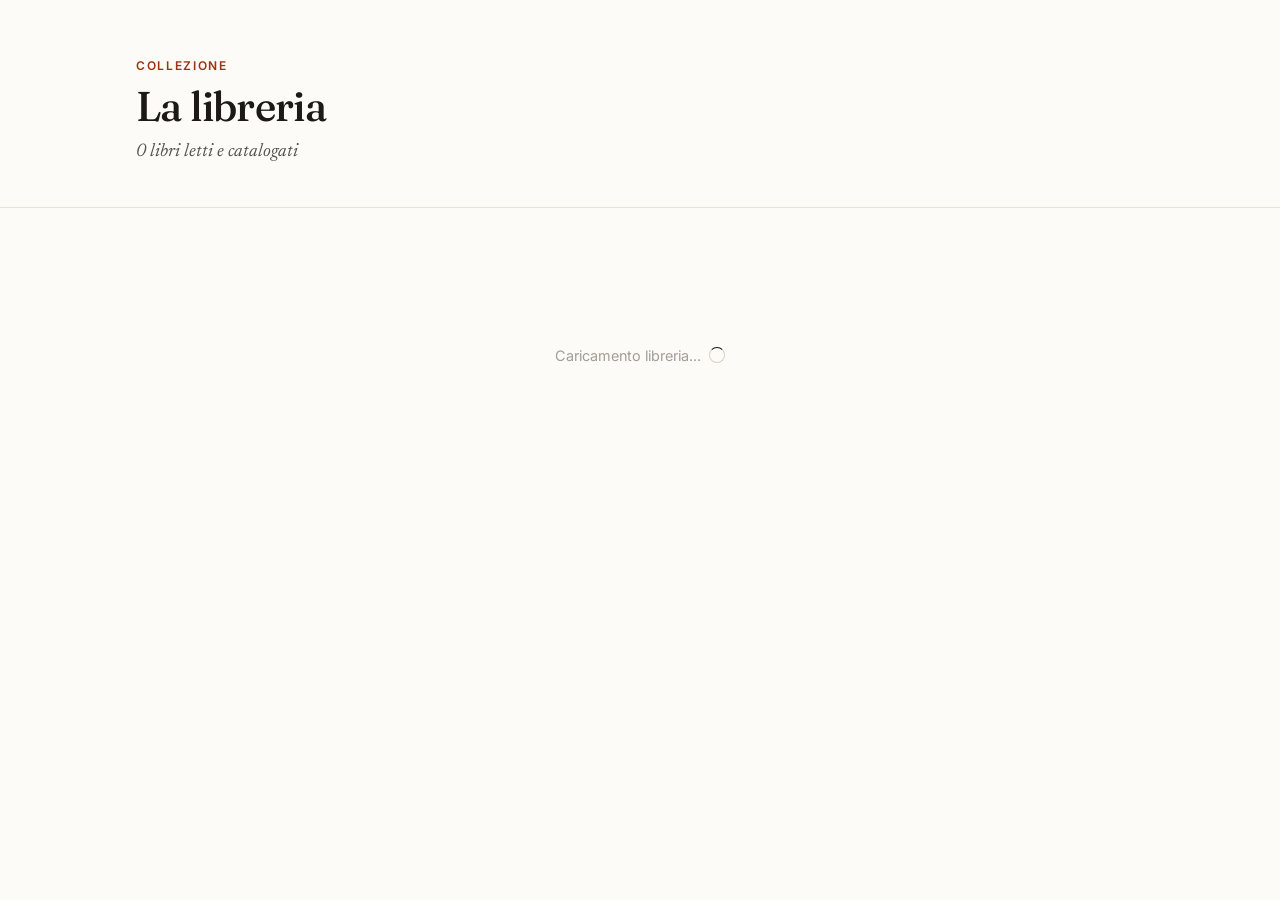
==== libreria.html @ c5cbab49 "fixes" ====
<!DOCTYPE html>
<html lang="it">
<head>
    <meta charset="UTF-8">
    <meta name="viewport" content="width=device-width, initial-scale=1.0">
    <meta name="description" content="La mia libreria virtuale - Tutte le copertine dei libri letti">
    <title>Libreria - Pagine e Parole</title>
    
    <!-- CSS -->
    <link rel="stylesheet" href="css/base.css">
    <link rel="stylesheet" href="css/navigation.css">
    <link rel="stylesheet" href="css/components.css">
    <link rel="stylesheet" href="css/pages.css">
    
    <!-- Favicon -->
    <link rel="icon" href="data:image/svg+xml,%3Csvg xmlns='http://www.w3.org/2000/svg' viewBox='0 0 100 100'%3E%3Crect width='100' height='100' rx='18' fill='%231C1917'/%3E%3Ctext x='50' y='68' font-size='58' text-anchor='middle' fill='%23FCFBF7' font-family='Georgia' font-style='italic'%3EP.%3C/text%3E%3C/svg%3E">
</head>
<body data-page="libreria">
    <!-- Navbar -->
    <div id="navbar"></div>
    
    <!-- Page Header -->
    <header class="page-header">
        <div class="container">
            <span class="section-eyebrow">Collezione</span>
            <h1 class="page-header-title">La libreria</h1>
            <p class="page-header-subtitle">
                <span id="library-count">0</span> libri letti e catalogati
            </p>
        </div>
    </header>
    
    <!-- Library Grid -->
    <section class="section">
        <div class="container">
            <div class="library-grid" id="library-grid">
                <div class="loading">Caricamento libreria...</div>
            </div>
        </div>
    </section>
    
    <!-- Footer -->
    <div id="footer"></div>
    
    <!-- JavaScript -->
    <script src="js/data-loader.js"></script>
    <script src="js/template-renderer.js"></script>
    <script src="js/component-loader.js"></script>
    <script src="js/app.js"></script>
</body>
</html>
---- css/base.css ----
@import url('https://fonts.googleapis.com/css2?family=Fraunces:ital,opsz,wght@0,9..144,400;0,9..144,500;0,9..144,600;1,9..144,400;1,9..144,500&family=Inter:wght@400;500;600&family=Newsreader:ital,opsz,wght@0,6..72,400;0,6..72,500;1,6..72,400&display=swap');

/**
 * Base — Pagine e Parole · Edizione editoriale (A)
 * Carta calda, inchiostro, un solo accento terracotta. Niente gradienti, niente ombre dure.
 */

:root {
    --paper: #FCFBF7;
    --paper-warm: #F4EFE7;
    --card: #FFFFFF;
    --ink: #1C1917;
    --ink-2: #57534E;
    --muted: #A39E96;
    --line: #E9E2D6;
    --line-strong: #D9D0C1;
    --accent: #9A3412;
    --accent-soft: #F5E8DF;
    --star: #1C1917;
    --star-empty: #D9D0C1;
    --font-display: 'Fraunces', Georgia, 'Times New Roman', serif;
    --font-body: 'Newsreader', Georgia, serif;
    --font-sans: 'Inter', -apple-system, BlinkMacSystemFont, 'Segoe UI', sans-serif;
    --space-xs: 0.25rem;
    --space-sm: 0.5rem;
    --space-md: 1rem;
    --space-lg: 1.5rem;
    --space-xl: 2.25rem;
    --space-2xl: 3.5rem;
    --space-3xl: 5rem;
    --radius: 3px;
    --radius-lg: 6px;
    --radius-full: 9999px;
    --transition: 180ms ease;
    --container-max: 1080px;
    --container-narrow: 680px;
}

*, *::before, *::after { box-sizing: border-box; margin: 0; padding: 0; }

html {
    scroll-behavior: smooth;
    -webkit-font-smoothing: antialiased;
    -moz-osx-font-smoothing: grayscale;
}

body {
    font-family: var(--font-sans);
    font-size: 1rem;
    line-height: 1.6;
    color: var(--ink);
    background: var(--paper);
    min-height: 100vh;
    display: flex;
    flex-direction: column;
}

h1, h2, h3, h4, h5, h6 {
    font-family: var(--font-display);
    font-weight: 500;
    line-height: 1.15;
    letter-spacing: -0.015em;
    color: var(--ink);
}

h1 { font-size: 2.75rem; }
h2 { font-size: 2rem; }
h3 { font-size: 1.375rem; }
h4 { font-size: 1.125rem; }

p { margin-bottom: 1rem; }
p:last-child { margin-bottom: 0; }

a { color: inherit; text-decoration: none; transition: var(--transition); }

/* Contenitori — più aria, misura di lettura stretta */
.container {
    width: 100%;
    max-width: var(--container-max);
    margin: 0 auto;
    padding: 0 var(--space-xl);
}
.container-narrow { max-width: var(--container-narrow); }

.section { padding: var(--space-3xl) 0; }

/* Intestazioni sezione: eyebrow + titolo serif, allineate a sinistra */
.section-header {
    text-align: left;
    margin-bottom: var(--space-2xl);
    max-width: 640px;
}
.section-eyebrow {
    font-family: var(--font-sans);
    font-size: 0.75rem;
    font-weight: 600;
    text-transform: uppercase;
    letter-spacing: 0.14em;
    color: var(--accent);
    margin-bottom: var(--space-sm);
    display: block;
}
.section-title {
    font-size: 2.1rem;
    margin-bottom: var(--space-sm);
    color: var(--ink);
}
.section-subtitle {
    font-family: var(--font-body);
    font-size: 1.2rem;
    font-style: italic;
    color: var(--ink-2);
    line-height: 1.5;
}

/* Sfondi: piatti, mai gradienti */
.bg-white { background: var(--paper); }
.bg-cream { background: var(--paper-warm); }
.bg-dark { background: var(--ink); color: var(--paper); }
.bg-dark h1, .bg-dark h2, .bg-dark h3 { color: var(--paper); }

/* Utility testo */
.text-center { text-align: center; }
.text-muted { color: var(--muted); }
.font-serif { font-family: var(--font-body); }
.font-italic { font-style: italic; }

/* Regola sottile editoriale */
.rule {
    border: none;
    border-top: 1px solid var(--line);
    margin: var(--space-2xl) 0;
}

/* Spaziature */
.mt-sm { margin-top: var(--space-sm); }
.mt-md { margin-top: var(--space-md); }
.mt-lg { margin-top: var(--space-lg); }
.mt-xl { margin-top: var(--space-xl); }
.mt-2xl { margin-top: var(--space-2xl); }
.mb-sm { margin-bottom: var(--space-sm); }
.mb-md { margin-bottom: var(--space-md); }
.mb-lg { margin-bottom: var(--space-lg); }
.mb-xl { margin-bottom: var(--space-xl); }
.mb-2xl { margin-bottom: var(--space-2xl); }

/* Loading discreto */
.loading {
    display: flex;
    align-items: center;
    gap: var(--space-sm);
    padding: var(--space-2xl);
    color: var(--muted);
    font-size: 0.9rem;
    grid-column: 1 / -1;
    width: 100%;
    justify-content: center;
}
.loading::after {
    content: '';
    width: 16px;
    height: 16px;
    border: 1.5px solid var(--line-strong);
    border-top-color: var(--ink);
    border-radius: 50%;
    animation: spin 0.8s linear infinite;
}
@keyframes spin { to { transform: rotate(360deg); } }

@media (max-width: 768px) {
    h1 { font-size: 2.1rem; }
    h2 { font-size: 1.65rem; }
    .section { padding: var(--space-2xl) 0; }
    .section-title { font-size: 1.7rem; }
    .container { padding: 0 var(--space-md); }
}
@media (max-width: 480px) {
    h1 { font-size: 1.8rem; }
    .section-title { font-size: 1.5rem; }
    .section-subtitle { font-size: 1.05rem; }
}
---- css/navigation.css ----
/**
 * Navigation — linea sottile, blur carta, niente ombre.
 */

.navbar {
    background: rgba(252, 251, 247, 0.88);
    backdrop-filter: blur(12px);
    -webkit-backdrop-filter: blur(12px);
    border-bottom: 1px solid var(--line);
    position: sticky;
    top: 0;
    z-index: 1000;
}

.navbar .container {
    display: flex;
    align-items: center;
    justify-content: space-between;
    height: 68px;
}

.nav-logo {
    display: flex;
    align-items: baseline;
    gap: 0.6rem;
    text-decoration: none;
    flex-shrink: 0;
}

.nav-logo-mark {
    font-family: var(--font-display);
    font-style: italic;
    font-size: 1.5rem;
    line-height: 1;
    color: var(--accent);
}

.nav-logo-text {
    font-family: var(--font-display);
    font-size: 1.2rem;
    font-weight: 500;
    letter-spacing: -0.01em;
    color: var(--ink);
    white-space: nowrap;
}

.nav-links {
    display: flex;
    align-items: center;
    gap: 2rem;
}

.nav-link {
    font-family: var(--font-sans);
    font-size: 0.875rem;
    font-weight: 500;
    letter-spacing: 0.02em;
    color: var(--ink-2);
    text-decoration: none;
    padding: 0.25rem 0;
    position: relative;
    transition: color var(--transition);
    white-space: nowrap;
}

.nav-link::after {
    content: '';
    position: absolute;
    bottom: -2px;
    left: 0;
    width: 0;
    height: 1px;
    background: var(--ink);
    transition: width var(--transition);
}

.nav-link:hover { color: var(--ink); }
.nav-link:hover::after,
.nav-link.active::after { width: 100%; }
.nav-link.active { color: var(--ink); }

.nav-toggle {
    display: none;
    flex-direction: column;
    justify-content: center;
    gap: 5px;
    background: none;
    border: none;
    cursor: pointer;
    padding: 0.5rem;
    min-width: 44px;
    min-height: 44px;
    align-items: center;
}
.nav-toggle span {
    display: block;
    width: 20px;
    height: 1.5px;
    background: var(--ink);
    transition: transform var(--transition), opacity var(--transition);
    transform-origin: center;
}
.nav-toggle.open span:nth-child(1) { transform: translateY(6.5px) rotate(45deg); }
.nav-toggle.open span:nth-child(2) { opacity: 0; }
.nav-toggle.open span:nth-child(3) { transform: translateY(-6.5px) rotate(-45deg); }

@media (max-width: 768px) {
    .nav-toggle { display: flex; }
    .nav-links {
        display: flex;
        flex-direction: column;
        align-items: stretch;
        gap: 0;
        position: absolute;
        top: 68px;
        left: 0;
        right: 0;
        background: var(--paper);
        border-bottom: 1px solid var(--line);
        padding: 0 var(--space-md);
        max-height: 0;
        overflow: hidden;
        transition: max-height 0.28s ease, padding 0.28s ease;
        visibility: hidden;
    }
    .nav-links.active {
        max-height: 320px;
        padding: 0.5rem var(--space-md) 1rem;
        visibility: visible;
    }
    .nav-link {
        width: 100%;
        padding: 0.8rem 0.25rem;
        font-size: 1rem;
        border-top: 1px solid var(--line);
    }
    .nav-link:first-child { border-top: none; }
    .nav-link::after { display: none; }
}
---- css/components.css ----
/**
 * Components — editoriale minimale. Niente card-ombra, niente pill appariscenti.
 */

/* ─── Bottoni: uno primario inchiostro, resto link sottolineati ─── */
.btn {
    display: inline-flex;
    align-items: center;
    justify-content: center;
    gap: 0.5rem;
    padding: 0.7rem 1.4rem;
    font-size: 0.9rem;
    font-weight: 500;
    font-family: var(--font-sans);
    letter-spacing: 0.01em;
    border-radius: var(--radius-full);
    cursor: pointer;
    border: 1px solid transparent;
    transition: var(--transition);
    white-space: nowrap;
}
.btn-primary {
    background: var(--ink);
    color: var(--paper);
}
.btn-primary:hover { background: #000; color: var(--paper); }
.btn-secondary {
    background: transparent;
    color: var(--ink);
    border-color: var(--line-strong);
}
.btn-secondary:hover { border-color: var(--ink); }
.btn-outline {
    background: transparent;
    color: var(--paper);
    border-color: rgba(255,255,255,0.4);
}
.btn-outline:hover { border-color: var(--paper); color: var(--paper); }
.btn-accent { display: none; } /* dismesso: un solo accento tipografico */

/* Link editoriale con freccia */
.link-arrow {
    font-size: 0.9rem;
    font-weight: 500;
    border-bottom: 1px solid var(--line-strong);
    padding-bottom: 2px;
}
.link-arrow:hover { border-color: var(--ink); }

/* ─── Stelle: inchiostro sottile, mai oro ─── */
.rating { display: inline-flex; gap: 2px; }
.rating-star { color: var(--star-empty); font-size: 0.95rem; line-height: 1; }
.rating-star.filled { color: var(--star); }
.rating-large .rating-star { font-size: 1.15rem; }
.rating-label {
    margin-left: 0.6rem;
    font-size: 0.875rem;
    font-family: var(--font-body);
    font-style: italic;
    color: var(--ink-2);
}

/* ─── Generi / tag: testo piccolo maiuscolo, niente pill colorate ─── */
.tags { display: flex; flex-wrap: wrap; gap: 0.5rem 1rem; }
.tag {
    display: inline;
    padding: 0;
    font-size: 0.75rem;
    font-weight: 600;
    text-transform: uppercase;
    letter-spacing: 0.09em;
    color: var(--ink-2);
    background: none;
    white-space: nowrap;
}
.tag::before { content: '· '; color: var(--muted); }
.tag:first-child::before { content: ''; }
.tag-primary, .tag-accent { background: none; color: var(--ink-2); }
.genre-badge {
    display: inline;
    padding: 0;
    font-size: 0.8rem;
    background: none;
    border: none;
    color: var(--ink-2);
}

/* ─── Card libro: piatta, immagine + testo, niente bordo/ombra ─── */
.book-card {
    background: transparent;
    border: none;
    overflow: visible;
    display: flex;
    flex-direction: column;
    transition: var(--transition);
    height: 100%;
    color: inherit;
}
.book-card:hover { transform: none; box-shadow: none; }
.book-card-cover {
    position: relative;
    aspect-ratio: 2 / 3;
    overflow: hidden;
    background: var(--paper-warm);
    border-radius: var(--radius-lg);
    flex-shrink: 0;
}
.book-card-cover img {
    width: 100%;
    height: 100%;
    object-fit: cover;
    transition: transform 500ms ease;
}
.book-card:hover .book-card-cover img { transform: scale(1.02); }
.book-card-cover-placeholder {
    width: 100%; height: 100%;
    display: flex; flex-direction: column;
    align-items: flex-start; justify-content: flex-end;
    background: var(--paper-warm);
    color: var(--ink-2);
    padding: 1rem;
    text-align: left;
}
.book-card-cover-placeholder .icon { display: none; }
.book-card-cover-placeholder .title {
    font-family: var(--font-display);
    font-size: 1rem; font-weight: 500; line-height: 1.3;
    display: -webkit-box; -webkit-line-clamp: 4; -webkit-box-orient: vertical; overflow: hidden;
}
.book-card-cover-placeholder .author { font-size: 0.8rem; color: var(--muted); margin-top: 0.25rem; }

.book-card-favorite {
    position: absolute;
    top: 0.6rem; left: 0.6rem;
    background: var(--paper);
    border: 1px solid var(--line);
    color: var(--ink);
    font-size: 0.68rem;
    font-weight: 600;
    text-transform: uppercase;
    letter-spacing: 0.08em;
    padding: 0.25rem 0.6rem;
    border-radius: var(--radius-full);
    width: auto; height: auto;
    box-shadow: none;
}
.book-card-body { padding: 0.9rem 0.1rem 0; display: flex; flex-direction: column; flex: 1; min-width: 0; }
.book-card-title {
    font-size: 1.15rem; font-weight: 500; line-height: 1.3;
    display: -webkit-box; -webkit-line-clamp: 2; -webkit-box-orient: vertical; overflow: hidden;
}
.book-card-author { font-size: 0.9rem; color: var(--ink-2); font-family: var(--font-body); font-style: italic; margin: 0.15rem 0 0.5rem; white-space: nowrap; overflow: hidden; text-overflow: ellipsis; }
.book-card-meta { margin-bottom: 0.5rem; }
.book-card-genres .tag { font-size: 0.68rem; }

/* ─── Griglia libri ─── */
.book-grid { display: grid; grid-template-columns: repeat(3, 1fr); gap: 2.5rem 2rem; }
@media (max-width: 1024px) { .book-grid { grid-template-columns: repeat(3, 1fr); } }
@media (max-width: 768px) { .book-grid { grid-template-columns: repeat(2, 1fr); gap: 1.75rem 1rem; } }

/* ─── Libro in evidenza: due colonne pulite, badge = eyebrow ─── */
.featured-book-card {
    background: transparent;
    border: none;
    border-top: 1px solid var(--line);
    border-bottom: 1px solid var(--line);
    border-radius: 0;
    display: grid;
    grid-template-columns: 240px 1fr;
    gap: 2.5rem;
    padding: 2.5rem 0;
}
.featured-book-cover { aspect-ratio: 2 / 3; overflow: hidden; background: var(--paper-warm); border-radius: var(--radius-lg); }
.featured-book-cover img { width: 100%; height: 100%; object-fit: cover; }
.featured-book-body { padding: 0; display: flex; flex-direction: column; min-width: 0; }
.featured-book-badge {
    background: none; color: var(--accent); padding: 0;
    font-size: 0.75rem; font-weight: 600; text-transform: uppercase; letter-spacing: 0.14em;
    margin-bottom: 0.75rem;
}
.featured-book-title { font-size: 2rem; margin-bottom: 0.25rem; }
.featured-book-author { font-family: var(--font-body); font-style: italic; font-size: 1.1rem; color: var(--ink-2); margin-bottom: 1rem; }
.featured-book-excerpt {
    font-family: var(--font-body); font-size: 1.08rem; line-height: 1.7; color: var(--ink-2);
    display: -webkit-box; -webkit-line-clamp: 4; -webkit-box-orient: vertical; overflow: hidden;
    margin-bottom: 1.5rem;
}
.featured-book-footer { margin-top: auto; display: flex; align-items: center; gap: 1.5rem; flex-wrap: wrap; }
@media (max-width: 768px) {
    .featured-book-card { grid-template-columns: 140px 1fr; gap: 1.25rem; padding: 1.75rem 0; }
    .featured-book-title { font-size: 1.4rem; }
    .featured-book-excerpt { -webkit-line-clamp: 3; font-size: 1rem; }
}

/* ─── Statistiche: riga tipografica con filetti, niente box ─── */
.stats-grid {
    display: grid; grid-template-columns: repeat(4, 1fr);
    border-top: 1px solid var(--line); border-bottom: 1px solid var(--line);
    gap: 0;
}
.stat-card { background: none; border: none; border-radius: 0; padding: 1.75rem 1rem; text-align: left; }
.stat-card + .stat-card { border-left: 1px solid var(--line); }
.stat-card:hover { transform: none; box-shadow: none; }
.stat-icon { display: none; }
.stat-number { display: block; font-family: var(--font-display); font-size: 2.4rem; font-weight: 500; color: var(--ink); line-height: 1; }
.stat-label { display: block; font-size: 0.75rem; font-weight: 600; text-transform: uppercase; letter-spacing: 0.1em; color: var(--ink-2); margin-top: 0.5rem; }
.stat-sublabel { display: block; font-size: 0.8rem; color: var(--muted); }
@media (max-width: 768px) {
    .stats-grid { grid-template-columns: repeat(2, 1fr); }
    .stat-card:nth-child(3) { border-left: none; }
    .stat-card:nth-child(n+3) { border-top: 1px solid var(--line); }
    .stat-number { font-size: 1.9rem; }
}

/* ─── Citazione: centrata, serif grande, filetti ─── */
.quote-card { background: none; border: none; padding: 1rem 0; text-align: center; }
.quote-card::before { display: none; }
.quote-text {
    font-family: var(--font-body); font-size: 1.5rem; font-style: italic;
    line-height: 1.6; color: var(--ink); margin-bottom: 1rem; padding: 0;
    max-width: 34em; margin-left: auto; margin-right: auto;
}
.quote-source { display: flex; justify-content: center; gap: 0.5rem; padding: 0; font-size: 0.8rem; text-transform: uppercase; letter-spacing: 0.1em; color: var(--muted); }
.quote-source-title { font-weight: 600; color: var(--ink-2); }
@media (max-width: 480px) { .quote-text { font-size: 1.2rem; } }

/* ─── Filtri: barra sottile, niente box ─── */
.filter-bar { background: none; border: none; border-top: 1px solid var(--line); border-bottom: 1px solid var(--line); border-radius: 0; padding: 1.1rem 0; margin-bottom: 2rem; }
.filter-row { display: flex; flex-wrap: wrap; gap: 1.25rem 1.5rem; align-items: flex-end; }
.filter-group { min-width: 0; }
.filter-label { font-size: 0.7rem; font-weight: 600; text-transform: uppercase; letter-spacing: 0.1em; color: var(--muted); }
.filter-select, .filter-search input {
    border: none; border-bottom: 1px solid var(--line-strong);
    border-radius: 0; background: transparent; padding: 0.45rem 1.5rem 0.45rem 0;
    font-size: 0.95rem; color: var(--ink);
}
.filter-select:focus, .filter-search input:focus { outline: none; border-color: var(--ink); box-shadow: none; }
.filter-search { flex: 1; min-width: 180px; }
.filter-search input { width: 100%; padding-left: 0; background-image: none; }
@media (max-width: 768px) { .filter-row { flex-direction: column; align-items: stretch; } }

/* ─── Footer: chiaro con filetto ─── */
.footer { background: var(--paper); border-top: 1px solid var(--line); color: var(--ink-2); padding: 2.5rem 0; margin-top: auto; }
.footer-content { display: flex; justify-content: space-between; align-items: baseline; flex-wrap: wrap; gap: 1rem; }
.footer-brand { display: flex; align-items: baseline; gap: 0.5rem; }
.footer-brand-icon { display: none; }
.footer-brand-text { font-family: var(--font-display); font-style: italic; font-size: 1.2rem; color: var(--ink); }
.footer-text { color: var(--muted); font-size: 0.85rem; }
.footer-links { display: flex; gap: 1.25rem; }
.footer-link { color: var(--ink-2); font-size: 0.85rem; border-bottom: 1px solid transparent; }
.footer-link:hover { color: var(--ink); border-color: var(--ink); }
@media (max-width: 640px) { .footer-content { flex-direction: column; } }

/* CTA / progress / empty */
.cta-section { background: var(--ink); color: var(--paper); padding: var(--space-3xl) 0; text-align: left; }
.cta-title { color: var(--paper); }
.cta-description { opacity: 0.75; }
.progress-bar { height: 2px; background: var(--line); border-radius: 0; overflow: hidden; }
.progress-fill { background: var(--ink); border-radius: 0; }
.empty-state { text-align: center; padding: var(--space-3xl); color: var(--muted); grid-column: 1 / -1; }
.empty-state-icon { display: none; }
.empty-state-title { font-family: var(--font-display); font-size: 1.4rem; color: var(--ink); margin-bottom: 0.5rem; }
.empty-state-text { font-size: 0.95rem; }
---- css/pages.css ----
/**
 * Pages — hero piatto editoriale, pagina libro da lettura.
 */

/* ─── Hero: carta, titolo serif grande, niente gradienti ─── */
.hero {
    background: var(--paper);
    color: var(--ink);
    padding: 5rem 0 3.5rem;
    border-bottom: 1px solid var(--line);
    position: relative;
    overflow: visible;
}
.hero::before { display: none; }
.hero-content { position: relative; max-width: 720px; }
.hero-tagline {
    font-size: 0.75rem; font-weight: 600; text-transform: uppercase; letter-spacing: 0.16em;
    color: var(--accent); margin-bottom: 1.25rem;
    display: flex; align-items: center; gap: 0.75rem;
}
.hero-tagline::after { content: ''; height: 1px; width: 48px; background: var(--line-strong); }
.hero-title {
    font-size: 3.8rem; font-weight: 500; line-height: 1.02;
    letter-spacing: -0.03em; margin-bottom: 1.25rem; color: var(--ink);
}
.hero-description {
    font-family: var(--font-body); font-size: 1.3rem; font-style: italic;
    line-height: 1.6; color: var(--ink-2); margin-bottom: 2rem; max-width: 36em;
}
.hero-buttons { display: flex; gap: 1rem 1.5rem; align-items: center; flex-wrap: wrap; }
.hero .btn-outline { color: var(--ink); border-color: var(--line-strong); }
.hero .btn-outline:hover { background: transparent; border-color: var(--ink); color: var(--ink); }
@media (max-width: 768px) {
    .hero { padding: 3.5rem 0 2.5rem; }
    .hero-title { font-size: 2.6rem; }
    .hero-description { font-size: 1.15rem; }
}

/* ─── Intestazione pagina interna ─── */
.page-header {
    background: var(--paper); color: var(--ink);
    padding: 3.5rem 0 2.5rem; text-align: left;
    border-bottom: 1px solid var(--line);
}
.page-header-title { font-size: 2.6rem; margin-bottom: 0.4rem; }
.page-header-subtitle { font-family: var(--font-body); font-style: italic; font-size: 1.15rem; color: var(--ink-2); }
.page-header-count { font-family: var(--font-sans); font-style: normal; font-size: 0.85rem; color: var(--muted); }

/* ─── Sezioni home ─── */
.book-of-month { background: var(--paper); padding: var(--space-2xl) 0; }
.latest-reviews { padding: var(--space-3xl) 0; }

/* ─── Pagina libro: misura stretta, copertina piccola ─── */
.book-single { padding: var(--space-3xl) 0; }
.book-single-grid { display: grid; grid-template-columns: 260px minmax(0, 620px); gap: 3.5rem; align-items: start; justify-content: center; }
.book-single-cover { position: sticky; top: 100px; }
.book-single-cover img { width: 100%; border-radius: var(--radius-lg); box-shadow: none; border: 1px solid var(--line); }
.book-single-cover-placeholder {
    aspect-ratio: 2 / 3; background: var(--paper-warm); border: 1px solid var(--line);
    border-radius: var(--radius-lg); display: flex; flex-direction: column;
    align-items: flex-start; justify-content: flex-end; color: var(--ink);
    padding: 1.25rem;
}
.book-single-cover-placeholder .icon { display: none; }
.book-single-content { min-width: 0; }
.book-single-header { margin-bottom: 2rem; padding-bottom: 2rem; border-bottom: 1px solid var(--line); }
.book-single-title { font-size: 2.6rem; margin-bottom: 0.35rem; }
.book-single-author { font-family: var(--font-body); font-style: italic; font-size: 1.25rem; color: var(--ink-2); margin-bottom: 1.25rem; }
.book-single-rating { display: flex; align-items: center; gap: 0.75rem; margin-bottom: 1rem; flex-wrap: wrap; }
.book-single-review { margin-bottom: 2.5rem; }
.book-single-review-title, .book-single-quotes-title, .book-single-details-title {
    font-size: 0.75rem; font-family: var(--font-sans); font-weight: 600;
    text-transform: uppercase; letter-spacing: 0.14em; color: var(--accent); margin-bottom: 1.25rem;
}
.book-single-review-text { font-family: var(--font-body); font-size: 1.18rem; line-height: 1.85; color: var(--ink); }
.book-single-review-text p { margin-bottom: 1.4rem; }
.book-single-quotes { margin-bottom: 2.5rem; }
.book-single-quotes-list { display: flex; flex-direction: column; gap: 2rem; }
.book-single-quotes-list .quote-card { text-align: left; border-left: 2px solid var(--line-strong); padding-left: 1.5rem; }
.book-single-quotes-list .quote-text { font-size: 1.25rem; margin: 0 0 0.5rem; }
.book-single-quotes-list .quote-source { justify-content: flex-start; }
.book-single-details { background: transparent; border-top: 1px solid var(--line); border-radius: 0; padding: 1.75rem 0; }
.book-single-details-grid { display: grid; grid-template-columns: repeat(2, 1fr); gap: 1.25rem; }
.book-single-details-label { color: var(--muted); font-size: 0.7rem; text-transform: uppercase; letter-spacing: 0.1em; font-weight: 600; }
.book-single-details-value { color: var(--ink); font-size: 0.95rem; }
@media (max-width: 900px) { .book-single-grid { grid-template-columns: 200px 1fr; gap: 2rem; } .book-single-title { font-size: 2.1rem; } }
@media (max-width: 768px) {
    .book-single-grid { grid-template-columns: 1fr; }
    .book-single-cover { position: static; max-width: 200px; margin: 0; }
    .book-single-details-grid { grid-template-columns: 1fr 1fr; }
}

/* ─── Libreria: griglia ariosa ─── */
.library-grid { display: grid; grid-template-columns: repeat(5, 1fr); gap: 2rem 1.5rem; }
.library-item { aspect-ratio: 2 / 3; border-radius: var(--radius-lg); overflow: hidden; background: var(--paper-warm); }
.library-item:hover { transform: none; box-shadow: none; }
.library-item img { width: 100%; height: 100%; object-fit: cover; }
.library-item-placeholder { background: var(--paper-warm); color: var(--muted); font-family: var(--font-display); font-style: italic; }
.library-item-overlay { background: linear-gradient(to top, rgba(28,25,23,0.78) 0%, transparent 55%); opacity: 0; }
.library-item:hover .library-item-overlay, .library-item:focus-within .library-item-overlay { opacity: 1; }
.library-item-title { font-size: 0.9rem; }
@media (max-width: 1024px) { .library-grid { grid-template-columns: repeat(4, 1fr); } }
@media (max-width: 768px) { .library-grid { grid-template-columns: repeat(3, 1fr); gap: 1rem; } }

/* About / contact / generi: sobri */
.about-hero { background: var(--paper); padding: var(--space-3xl) 0; }
.about-hero-grid { display: grid; grid-template-columns: 200px 1fr; gap: 2.5rem; align-items: start; }
.about-photo, .about-photo-placeholder { border-radius: 50%; border: 1px solid var(--line-strong); aspect-ratio: 1; width: 100%; object-fit: cover; }
.about-photo-placeholder { background: var(--paper-warm); font-size: 3rem; box-shadow: none; color: var(--ink-2); }
.about-intro h1 { font-size: 2.2rem; }
.about-role { font-family: var(--font-body); font-style: italic; color: var(--ink-2); margin-bottom: 1rem; }
.about-bio { font-family: var(--font-body); font-size: 1.1rem; line-height: 1.75; color: var(--ink); }
.genres-grid { display: grid; grid-template-columns: repeat(4, 1fr); gap: 0; border-top: 1px solid var(--line); border-left: 1px solid var(--line); }
.genre-card { border: none; border-right: 1px solid var(--line); border-bottom: 1px solid var(--line); border-radius: 0; padding: 1.75rem 1.25rem; text-align: left; }
.genre-card:hover { transform: none; box-shadow: none; }
.genre-card-icon { display: none; }
.genre-card-name { font-size: 1rem; margin-bottom: 0.35rem; }
.genre-card-description { font-size: 0.85rem; color: var(--ink-2); }
.results-info { display: flex; justify-content: space-between; align-items: baseline; margin-bottom: 2rem; padding-bottom: 1rem; border-bottom: 1px solid var(--line); }
.results-count { font-size: 0.9rem; color: var(--ink-2); }
.results-sort label { font-size: 0.8rem; color: var(--muted); }
@media (max-width: 768px) { .about-hero-grid { grid-template-columns: 1fr; } .genres-grid { grid-template-columns: repeat(2, 1fr); } }
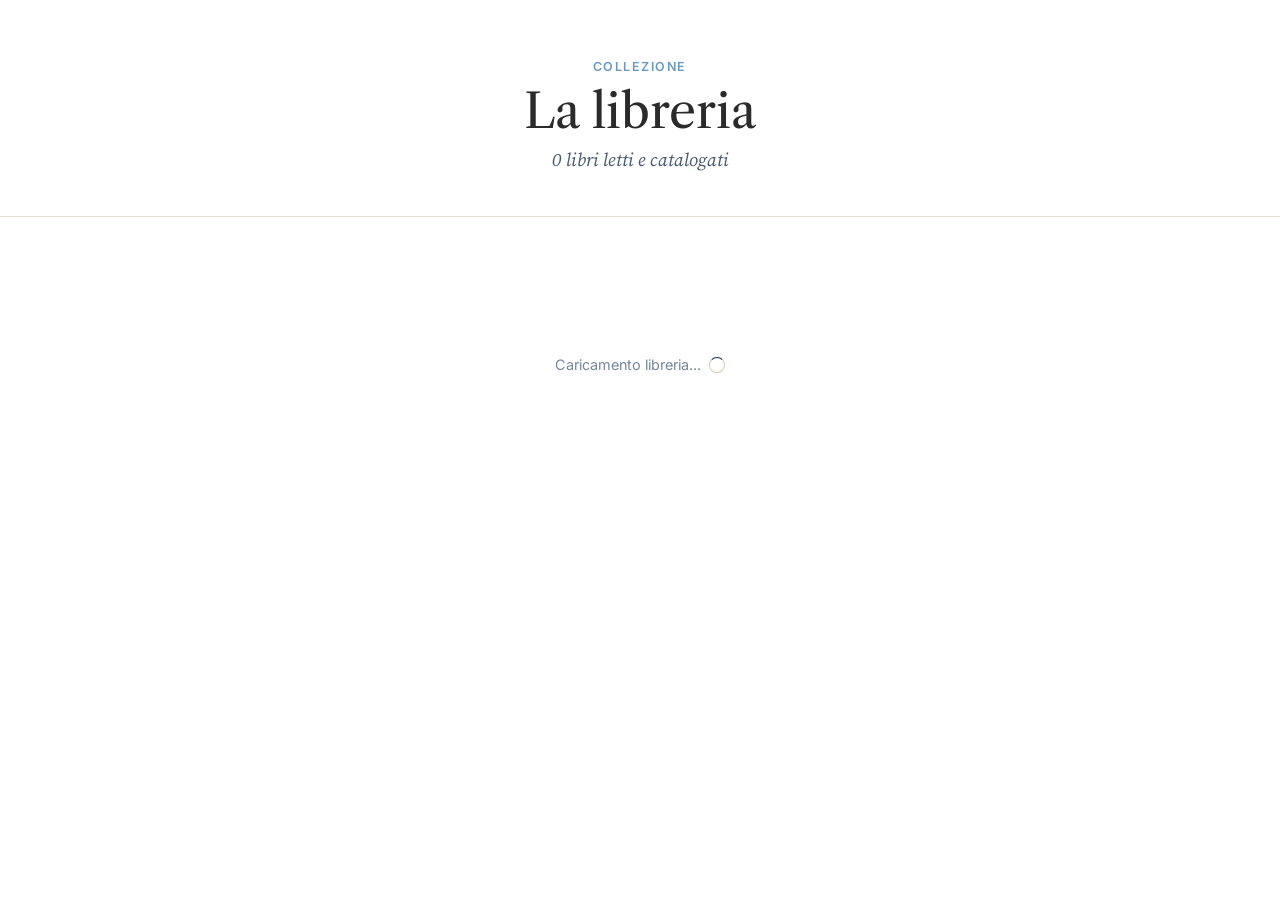
==== commit 612db03d: "Revamp site with LRB editorial theme Updated the shared navbar, footer, and page styling to a new ed" ====
--- a/libreria.html
+++ b/libreria.html
@@ -19,9 +19,9 @@
     <!-- Navbar -->
     <div id="navbar"></div>
     
-    <!-- Page Header -->
-    <header class="page-header">
-        <div class="container">
+    <!-- Page Header LRB -->
+    <header class="page-header page-header--center">
+        <div class="container container-narrow">
             <span class="section-eyebrow">Collezione</span>
             <h1 class="page-header-title">La libreria</h1>
             <p class="page-header-subtitle">
@@ -33,7 +33,7 @@
     <!-- Library Grid -->
     <section class="section">
         <div class="container">
-            <div class="library-grid" id="library-grid">
+            <div class="library-grid lrb-shelf" id="library-grid">
                 <div class="loading">Caricamento libreria...</div>
             </div>
         </div>
--- a/css/base.css
+++ b/css/base.css
@@ -1,26 +1,52 @@
-@import url('https://fonts.googleapis.com/css2?family=Fraunces:ital,opsz,wght@0,9..144,400;0,9..144,500;0,9..144,600;1,9..144,400;1,9..144,500&family=Inter:wght@400;500;600&family=Newsreader:ital,opsz,wght@0,6..72,400;0,6..72,500;1,6..72,400&display=swap');
+@import url('https://fonts.googleapis.com/css2?family=Source+Serif+4:ital,opsz,wght@0,8..60,400;0,8..60,600;0,8..60,700;1,8..60,400;1,8..60,600&family=Libre+Caslon+Text:ital,wght@0,400;0,700;1,400&family=Inter:wght@400;500;600;700&display=swap');
 
 /**
- * Base — Pagine e Parole · Edizione editoriale (A)
- * Carta calda, inchiostro, un solo accento terracotta. Niente gradienti, niente ombre dure.
+ * Base — Pagine e Parole · allineato LRB
+ * Pagina bianca, fascia sky, box crema, footer navy.
+ * Titoli blu, date azzurre uppercase, corpo serif scuro.
  */
 
 :root {
-    --paper: #FCFBF7;
-    --paper-warm: #F4EFE7;
-    --card: #FFFFFF;
-    --ink: #1C1917;
-    --ink-2: #57534E;
-    --muted: #A39E96;
-    --line: #E9E2D6;
-    --line-strong: #D9D0C1;
-    --accent: #9A3412;
-    --accent-soft: #F5E8DF;
-    --star: #1C1917;
-    --star-empty: #D9D0C1;
-    --font-display: 'Fraunces', Georgia, 'Times New Roman', serif;
-    --font-body: 'Newsreader', Georgia, serif;
+    --paper: #ffffff;
+    --paper-warm: #f8f5ec;
+    --paper-deep: #eaf2f8;
+    --card: #ffffff;
+    --ink: #2b2b2b;
+    --ink-deep: #1c2e4e;
+    --ink-2: #4a5a6e;
+    --muted: #75879a;
+    --line: #e7e0d1;
+    --line-strong: #d5cbb5;
+    --line-cool: #d7e3ed;
+    --accent: #2f6ea5;
+    --accent-deep: #1e2f4e;
+    --accent-soft: #eaf2f8;
+    --accent-date: #6a9abd;
+    --star: #1e2f4e;
+    --star-empty: #d5cbb5;
+    --lrb-header: #ffffff;
+    --lrb-navy: #1e2f4e;
+    --lrb-navy-deep: #1c2e4e;
+    --lrb-blue: #2f6ea5;
+    --lrb-date: #6a9abd;
+    --lrb-sky: #eaf2f8;
+    --lrb-cream: #f8f5ec;
+    --lrb-line: #e7e0d1;
+    --lrb-ink: #2b2b2b;
+    --success: #2f7d4f;
+    --danger: #a33b32;
+    --focus: #6a9abd;
+    --selection-bg: #1e2f4e;
+    --selection-ink: #ffffff;
+    --font-body: 'Source Serif 4', Georgia, 'Times New Roman', serif;
+    --font-display: 'Libre Caslon Text', Georgia, 'Times New Roman', serif;
+    --font-masthead: 'Libre Caslon Text', Georgia, 'Times New Roman', serif;
     --font-sans: 'Inter', -apple-system, BlinkMacSystemFont, 'Segoe UI', sans-serif;
+    --h1-size: 3rem;
+    --h2-size: 2.125rem;
+    --h3-size: 1.5rem;
+    --h4-size: 1.125rem;
+    --body-size: 1.125rem;
     --space-xs: 0.25rem;
     --space-sm: 0.5rem;
     --space-md: 1rem;
@@ -32,8 +58,11 @@
     --radius-lg: 6px;
     --radius-full: 9999px;
     --transition: 180ms ease;
-    --container-max: 1080px;
-    --container-narrow: 680px;
+    --container-max: 1160px;
+    --container-narrow: 640px;
+    --bp-desktop: 1024px;
+    --bp-tablet: 768px;
+    --bp-mobile: 520px;
 }
 
 *, *::before, *::after { box-sizing: border-box; margin: 0; padding: 0; }
@@ -42,38 +71,47 @@
     scroll-behavior: smooth;
     -webkit-font-smoothing: antialiased;
     -moz-osx-font-smoothing: grayscale;
+    overflow-x: clip;
 }
 
 body {
-    font-family: var(--font-sans);
-    font-size: 1rem;
-    line-height: 1.6;
+    font-family: var(--font-body);
+    font-size: var(--body-size);
+    line-height: 1.7;
     color: var(--ink);
     background: var(--paper);
     min-height: 100vh;
     display: flex;
     flex-direction: column;
+    overflow-x: clip;
 }
 
 h1, h2, h3, h4, h5, h6 {
     font-family: var(--font-display);
-    font-weight: 500;
-    line-height: 1.15;
-    letter-spacing: -0.015em;
-    color: var(--ink);
-}
-
-h1 { font-size: 2.75rem; }
-h2 { font-size: 2rem; }
-h3 { font-size: 1.375rem; }
-h4 { font-size: 1.125rem; }
+    font-weight: 400;
+    line-height: 1.2;
+    letter-spacing: 0;
+    color: var(--accent);
+    text-wrap: balance;
+}
+
+h1 { font-size: var(--h1-size); line-height: 1.1; }
+h2 { font-size: var(--h2-size); line-height: 1.2; }
+h3 { font-size: var(--h3-size); line-height: 1.3; }
+h4 { font-family: var(--font-sans); font-size: var(--h4-size); font-weight: 600; color: var(--ink); }
+
+.masthead, .site-title { font-family: var(--font-masthead); color: var(--ink); font-weight: 700; }
 
 p { margin-bottom: 1rem; }
 p:last-child { margin-bottom: 0; }
 
-a { color: inherit; text-decoration: none; transition: var(--transition); }
-
-/* Contenitori — più aria, misura di lettura stretta */
+a { color: var(--accent); text-decoration: none; transition: var(--transition); }
+a:hover { color: var(--accent-deep); text-decoration: underline; text-underline-offset: 3px; }
+
+img { max-width: 100%; height: auto; display: block; }
+.book-card-cover img, .featured-book-cover img, .library-item img { height: 100%; }
+.book-single-cover img { width: 100%; aspect-ratio: 2 / 3; object-fit: cover; }
+
 .container {
     width: 100%;
     max-width: var(--container-max);
@@ -81,58 +119,51 @@
     padding: 0 var(--space-xl);
 }
 .container-narrow { max-width: var(--container-narrow); }
+.container-lrb { max-width: 1000px; }
 
 .section { padding: var(--space-3xl) 0; }
 
-/* Intestazioni sezione: eyebrow + titolo serif, allineate a sinistra */
-.section-header {
-    text-align: left;
-    margin-bottom: var(--space-2xl);
-    max-width: 640px;
-}
+.section-header { text-align: left; margin-bottom: var(--space-2xl); max-width: 640px; }
 .section-eyebrow {
     font-family: var(--font-sans);
-    font-size: 0.75rem;
+    font-size: 0.78rem;
     font-weight: 600;
     text-transform: uppercase;
-    letter-spacing: 0.14em;
-    color: var(--accent);
+    letter-spacing: 0.12em;
+    color: var(--accent-date);
     margin-bottom: var(--space-sm);
     display: block;
 }
-.section-title {
-    font-size: 2.1rem;
-    margin-bottom: var(--space-sm);
-    color: var(--ink);
-}
-.section-subtitle {
-    font-family: var(--font-body);
-    font-size: 1.2rem;
-    font-style: italic;
-    color: var(--ink-2);
-    line-height: 1.5;
-}
-
-/* Sfondi: piatti, mai gradienti */
+.section-title { font-size: 2.1rem; margin-bottom: var(--space-sm); color: var(--accent); }
+.section-subtitle { font-family: var(--font-body); font-size: 1.2rem; font-style: italic; color: var(--ink-2); line-height: 1.5; }
+
 .bg-white { background: var(--paper); }
 .bg-cream { background: var(--paper-warm); }
-.bg-dark { background: var(--ink); color: var(--paper); }
-.bg-dark h1, .bg-dark h2, .bg-dark h3 { color: var(--paper); }
-
-/* Utility testo */
+.bg-sky { background: var(--paper-deep); }
+.bg-dark { background: var(--ink-deep); color: #eef3f8; }
+.bg-dark h1, .bg-dark h2, .bg-dark h3 { color: #ffffff; }
+
+.section--band {
+    background: var(--paper-deep);
+    border-top: 1px solid var(--line-cool);
+    border-bottom: 1px solid var(--line-cool);
+    padding: var(--space-2xl) 0;
+}
+.section--band .stats-grid { border-top: none; border-bottom: none; }
+.section--band .stat-card { padding: 0.5rem 1rem; }
+.section--dark { background: var(--lrb-navy-deep); color: #dbe5f0; }
+.section--dark .section-title { color: #ffffff; }
+.section--dark .section-subtitle { color: rgba(219, 229, 240, 0.72); }
+.section--dark .section-eyebrow { color: var(--accent-date); }
+.section--warm { background: var(--paper-warm); border-top: 1px solid var(--line); border-bottom: 1px solid var(--line); }
+
 .text-center { text-align: center; }
 .text-muted { color: var(--muted); }
 .font-serif { font-family: var(--font-body); }
 .font-italic { font-style: italic; }
 
-/* Regola sottile editoriale */
-.rule {
-    border: none;
-    border-top: 1px solid var(--line);
-    margin: var(--space-2xl) 0;
-}
-
-/* Spaziature */
+hr, .rule { border: none; border-top: 1px solid var(--line); margin: var(--space-2xl) 0; }
+
 .mt-sm { margin-top: var(--space-sm); }
 .mt-md { margin-top: var(--space-md); }
 .mt-lg { margin-top: var(--space-lg); }
@@ -144,38 +175,44 @@
 .mb-xl { margin-bottom: var(--space-xl); }
 .mb-2xl { margin-bottom: var(--space-2xl); }
 
-/* Loading discreto */
+::selection { background: var(--selection-bg); color: var(--selection-ink); }
+:focus { outline: none; }
+:focus-visible { outline: 3px solid var(--focus); outline-offset: 2px; border-radius: 2px; }
+
 .loading {
-    display: flex;
-    align-items: center;
-    gap: var(--space-sm);
-    padding: var(--space-2xl);
-    color: var(--muted);
-    font-size: 0.9rem;
-    grid-column: 1 / -1;
-    width: 100%;
-    justify-content: center;
+    display: flex; align-items: center; gap: var(--space-sm);
+    padding: var(--space-2xl); color: var(--muted);
+    font-size: 0.9rem; font-family: var(--font-sans);
+    grid-column: 1 / -1; width: 100%; justify-content: center;
 }
 .loading::after {
-    content: '';
-    width: 16px;
-    height: 16px;
-    border: 1.5px solid var(--line-strong);
-    border-top-color: var(--ink);
-    border-radius: 50%;
-    animation: spin 0.8s linear infinite;
+    content: ''; width: 16px; height: 16px;
+    border: 1.5px solid var(--line-strong); border-top-color: var(--accent-deep);
+    border-radius: 50%; animation: spin 0.8s linear infinite;
 }
 @keyframes spin { to { transform: rotate(360deg); } }
-
+.sr-only { position: absolute; width: 1px; height: 1px; overflow: hidden; clip: rect(0 0 0 0); white-space: nowrap; }
+
+@media (max-width: 1024px) {
+    h1 { font-size: 2.5rem; }
+    h2 { font-size: 1.9rem; }
+    .section { padding: var(--space-2xl) 0; }
+    .container { padding: 0 var(--space-lg); }
+}
 @media (max-width: 768px) {
+    body { font-size: 1.0625rem; }
     h1 { font-size: 2.1rem; }
     h2 { font-size: 1.65rem; }
     .section { padding: var(--space-2xl) 0; }
     .section-title { font-size: 1.7rem; }
+    .section-subtitle { font-size: 1.1rem; }
     .container { padding: 0 var(--space-md); }
 }
-@media (max-width: 480px) {
+@media (max-width: 520px) {
+    body { font-size: 1rem; line-height: 1.65; }
     h1 { font-size: 1.8rem; }
+    h2 { font-size: 1.45rem; }
+    h3 { font-size: 1.25rem; }
     .section-title { font-size: 1.5rem; }
     .section-subtitle { font-size: 1.05rem; }
 }
--- a/css/navigation.css
+++ b/css/navigation.css
@@ -1,139 +1,135 @@
 /**
- * Navigation — linea sottile, blur carta, niente ombre.
+ * Navigation LRB-style — Pagine e Parole
  */
 
-.navbar {
-    background: rgba(252, 251, 247, 0.88);
-    backdrop-filter: blur(12px);
-    -webkit-backdrop-filter: blur(12px);
-    border-bottom: 1px solid var(--line);
-    position: sticky;
-    top: 0;
-    z-index: 1000;
+:root {
+  --lrb-pale: #eaf2f8;
+  --lrb-pale-line: #d4e2ec;
+  --lrb-cream-bar: #f5eee1;
+  --lrb-hairline: #e3e3e3;
 }
 
-.navbar .container {
-    display: flex;
-    align-items: center;
-    justify-content: space-between;
-    height: 68px;
+.navbar {
+  background: #fff;
+  border-bottom: 1px solid var(--lrb-hairline);
+  position: sticky;
+  top: 0;
+  z-index: 1000;
 }
+.navbar .container.navbar-inner {
+  display: grid;
+  grid-template-columns: 1fr auto 1fr;
+  align-items: center;
+  height: 64px;
+  gap: 1rem;
+}
+.navbar-left { display: flex; align-items: center; gap: 1rem; justify-self: start; }
 
-.nav-logo {
-    display: flex;
-    align-items: baseline;
-    gap: 0.6rem;
-    text-decoration: none;
-    flex-shrink: 0;
+.nav-toggle {
+  display: flex; flex-direction: column; justify-content: center; align-items: center;
+  gap: 5px; background: none; border: none; cursor: pointer;
+  padding: 0.5rem; min-width: 44px; min-height: 44px;
 }
+.nav-toggle span { display: block; width: 22px; height: 2px; background: var(--lrb-navy); transition: transform 180ms ease, opacity 180ms ease; transform-origin: center; }
+.nav-toggle.open span:nth-child(1) { transform: translateY(7px) rotate(45deg); }
+.nav-toggle.open span:nth-child(2) { opacity: 0; }
+.nav-toggle.open span:nth-child(3) { transform: translateY(-7px) rotate(-45deg); }
 
-.nav-logo-mark {
-    font-family: var(--font-display);
-    font-style: italic;
-    font-size: 1.5rem;
-    line-height: 1;
-    color: var(--accent);
-}
+.nav-search { display: inline-flex; align-items: center; gap: 0.45rem; color: #8a8a8a; font-size: 0.9rem; font-family: var(--font-sans); text-decoration: none; }
+.nav-search:hover { color: var(--lrb-navy); }
+.nav-search--mobile { display: none; color: var(--lrb-navy); justify-self: end; }
 
-.nav-logo-text {
-    font-family: var(--font-display);
-    font-size: 1.2rem;
-    font-weight: 500;
-    letter-spacing: -0.01em;
-    color: var(--ink);
-    white-space: nowrap;
-}
+.masthead { justify-self: center; text-align: center; text-decoration: none; line-height: 1; display: flex; flex-direction: column; gap: 2px; }
+.masthead:hover { text-decoration: none; }
+.mast-title { font-family: var(--font-display); font-weight: 700; font-size: 1.55rem; letter-spacing: -0.01em; color: var(--lrb-navy); white-space: nowrap; }
+.mast-sub { font-family: var(--font-sans); font-size: 0.62rem; font-weight: 600; letter-spacing: 0.28em; text-transform: uppercase; color: var(--lrb-navy); white-space: nowrap; }
+.mast-sub em { font-style: normal; font-weight: 400; letter-spacing: 0.2em; }
+
+.nav-actions { display: flex; align-items: center; gap: 1.1rem; justify-self: end; }
+.signin { font-size: 0.9rem; font-family: var(--font-sans); color: var(--lrb-navy); text-decoration: none; white-space: nowrap; }
+.signin:hover { text-decoration: underline; }
+.btn-subscribe { display: inline-flex; align-items: center; justify-content: center; background: var(--lrb-navy); color: #fff; font-family: var(--font-sans); font-size: 0.88rem; font-weight: 600; padding: 0.55rem 1.3rem; border-radius: 4px; text-decoration: none; border: 1px solid var(--lrb-navy); white-space: nowrap; }
+.btn-subscribe:hover { background: #16233c; border-color: #16233c; color: #fff; text-decoration: none; }
+.btn-subscribe--full { width: 100%; }
+
+.sub-mast { background: var(--lrb-pale); border-top: 1px solid var(--lrb-pale-line); border-bottom: 1px solid var(--lrb-pale-line); }
+.sub-mast-inner { display: flex; align-items: center; justify-content: space-between; gap: 1rem; min-height: 52px; padding-top: 0.5rem; padding-bottom: 0.5rem; }
+.sub-mast-title { font-family: var(--font-display); font-size: 1.25rem; font-weight: 500; color: var(--lrb-blue); text-decoration: none; }
+.sub-mast-title:hover { text-decoration: underline; }
+.sub-mast-links { display: flex; align-items: center; gap: 0.7rem; font-family: var(--font-sans); font-size: 0.72rem; font-weight: 600; letter-spacing: 0.12em; text-transform: uppercase; color: var(--lrb-blue); white-space: nowrap; }
+.sub-mast-links a { color: var(--lrb-blue); text-decoration: none; }
+.sub-mast-links a:hover { text-decoration: underline; }
 
 .nav-links {
-    display: flex;
-    align-items: center;
-    gap: 2rem;
+  position: fixed; top: 0; left: 0; bottom: 0;
+  width: min(320px, 85vw); background: #fff;
+  border-right: 1px solid var(--lrb-hairline);
+  z-index: 1100; transform: translateX(-102%);
+  transition: transform 0.28s ease; overflow-y: auto; display: block;
 }
+.nav-links.active { transform: translateX(0); }
+.lrb:has(.nav-links.active)::after, body:has(.nav-links.active)::after {
+  content: ''; position: fixed; inset: 0;
+  background: rgba(28, 46, 78, 0.4); z-index: 1050;
+}
+.drawer-inner { padding: 1.5rem 1.5rem 2rem; display: flex; flex-direction: column; }
+.drawer-label { font-family: var(--font-sans); font-size: 0.7rem; font-weight: 700; letter-spacing: 0.14em; text-transform: uppercase; color: #8a8a8a; margin: 0 0 0.25rem; }
+.drawer-sep { border-top: 1px solid var(--lrb-hairline); margin: 1.1rem 0; }
+.nav-links .nav-link { display: block; width: 100%; padding: 0.7rem 0.25rem; font-family: var(--font-sans); font-size: 1rem; font-weight: 500; color: var(--lrb-navy); text-decoration: none; border-top: 1px solid #f0f0f0; }
+.nav-links .nav-link:first-of-type { border-top: none; }
+.nav-links .nav-link--sub { font-size: 0.92rem; font-weight: 400; color: #444; }
+.nav-links .nav-link:hover { text-decoration: underline; }
+.nav-links .nav-link.active { font-weight: 700; }
+.drawer-cta { margin-top: 1.5rem; display: flex; flex-direction: column; gap: 0.8rem; align-items: center; }
+.drawer-cta .nav-link { border: none; padding: 0; text-align: center; }
+.drawer-cta .btn-subscribe { padding: 0.7rem 1rem; }
 
-.nav-link {
-    font-family: var(--font-sans);
-    font-size: 0.875rem;
-    font-weight: 500;
-    letter-spacing: 0.02em;
-    color: var(--ink-2);
-    text-decoration: none;
-    padding: 0.25rem 0;
-    position: relative;
-    transition: color var(--transition);
-    white-space: nowrap;
+/* Newsletter + footer navy (specificità alta) */
+#footer .newsletter-band { background: var(--lrb-cream-bar); border-top: 1px solid #e5dcc8; padding: 2.5rem 0; }
+#footer .newsletter-inner { display: flex; align-items: center; justify-content: space-between; gap: 2rem; }
+#footer .newsletter-text h2 { font-family: var(--font-display); font-size: 1.6rem; font-weight: 600; color: var(--ink); margin: 0 0 0.4rem; }
+#footer .newsletter-text p { margin: 0; color: var(--ink-2); font-family: var(--font-body); font-size: 0.95rem; max-width: 34em; }
+#footer .newsletter-form { display: flex; align-items: center; gap: 0.75rem; flex-shrink: 0; }
+#footer .newsletter-form input { border: 1px solid #d8cfba; border-radius: 4px; background: #fff; padding: 0.7rem 1rem; font-size: 0.92rem; font-family: var(--font-sans); min-width: 260px; color: var(--ink); }
+#footer .newsletter-form input:focus { outline: 2px solid var(--lrb-navy); outline-offset: 1px; }
+#footer .newsletter-form button { width: 48px; height: 48px; border-radius: 50%; border: 1px solid #d8cfba; background: #fff; color: var(--lrb-navy); font-size: 1.3rem; line-height: 1; cursor: pointer; flex-shrink: 0; }
+#footer .newsletter-form button:hover { background: var(--lrb-navy); border-color: var(--lrb-navy); color: #fff; }
+
+#footer .footer { background: var(--lrb-navy-deep); color: rgba(255,255,255,0.7); border-top: none; padding: 3rem 0 0; margin-top: 0; }
+#footer .footer-grid { display: grid; grid-template-columns: repeat(3, minmax(0, 1fr)); gap: 2rem; padding-bottom: 2.5rem; max-width: var(--container-max); margin: 0 auto; padding-left: var(--space-xl); padding-right: var(--space-xl); }
+#footer .footer-col h3 { color: #fff; font-family: var(--font-sans); font-size: 0.8rem; font-weight: 700; letter-spacing: 0.12em; text-transform: uppercase; margin: 0 0 1rem; }
+#footer .footer-col .footer-link { display: block; color: rgba(255,255,255,0.7); font-family: var(--font-sans); font-size: 0.9rem; padding: 0.3rem 0; text-decoration: none; border: none; }
+#footer .footer-col .footer-link:hover { color: #fff; text-decoration: underline; }
+#footer .footer-bottom { border-top: 1px solid rgba(255,255,255,0.2); padding: 1.1rem 0; }
+#footer .footer-bottom-inner { display: flex; align-items: center; gap: 1.25rem; max-width: var(--container-max); margin: 0 auto; padding: 0 var(--space-xl); }
+#footer .footer-mark { width: 44px; height: 44px; border: 1px solid rgba(255,255,255,0.7); border-radius: 50%; display: inline-flex; align-items: center; justify-content: center; font-family: var(--font-display); font-size: 0.8rem; font-weight: 700; color: #fff; flex-shrink: 0; }
+#footer .footer-text { margin: 0; font-family: var(--font-sans); font-size: 0.85rem; color: rgba(255,255,255,0.7); }
+#footer .footer-legal { display: flex; gap: 1rem; margin-left: auto; }
+#footer .footer-legal .footer-link { font-size: 0.85rem; color: rgba(255,255,255,0.7); border: none; white-space: nowrap; font-family: var(--font-sans); }
+#footer .footer-legal .footer-link:hover { color: #fff; }
+#footer .to-top { width: 44px; height: 44px; border-radius: 50%; border: 1px solid rgba(255,255,255,0.7); background: transparent; color: #fff; font-size: 1.1rem; cursor: pointer; flex-shrink: 0; }
+#footer .to-top:hover { background: #fff; color: var(--lrb-navy-deep); }
+
+@media (max-width: 1024px) {
+  .mast-title { font-size: 1.3rem; }
+  .mast-sub { font-size: 0.55rem; letter-spacing: 0.22em; }
+  .nav-actions { gap: 0.8rem; }
+  .btn-subscribe { padding: 0.5rem 1rem; font-size: 0.82rem; }
+  #footer .footer-grid { grid-template-columns: repeat(2, minmax(0, 1fr)); }
+  #footer .newsletter-inner { gap: 1.5rem; }
 }
-
-.nav-link::after {
-    content: '';
-    position: absolute;
-    bottom: -2px;
-    left: 0;
-    width: 0;
-    height: 1px;
-    background: var(--ink);
-    transition: width var(--transition);
+@media (max-width: 768px) {
+  .nav-search--desktop, .nav-actions { display: none; }
+  .nav-search--mobile { display: inline-flex; }
+  .navbar .container.navbar-inner { grid-template-columns: auto 1fr auto; }
+  .mast-title { font-size: 1.05rem; }
+  .mast-sub { display: none; }
+  .sub-mast-title { font-size: 1.05rem; }
+  .sub-mast-links { font-size: 0.65rem; gap: 0.5rem; }
+  #footer .newsletter-inner { flex-direction: column; align-items: stretch; }
+  #footer .newsletter-form input { min-width: 0; flex: 1; }
+  #footer .footer-grid { grid-template-columns: 1fr; gap: 1.75rem; }
+  #footer .footer-bottom-inner { flex-wrap: wrap; gap: 0.9rem; }
+  #footer .footer-legal { margin-left: 0; width: 100%; }
+  #footer .to-top { margin-left: auto; }
 }
-
-.nav-link:hover { color: var(--ink); }
-.nav-link:hover::after,
-.nav-link.active::after { width: 100%; }
-.nav-link.active { color: var(--ink); }
-
-.nav-toggle {
-    display: none;
-    flex-direction: column;
-    justify-content: center;
-    gap: 5px;
-    background: none;
-    border: none;
-    cursor: pointer;
-    padding: 0.5rem;
-    min-width: 44px;
-    min-height: 44px;
-    align-items: center;
-}
-.nav-toggle span {
-    display: block;
-    width: 20px;
-    height: 1.5px;
-    background: var(--ink);
-    transition: transform var(--transition), opacity var(--transition);
-    transform-origin: center;
-}
-.nav-toggle.open span:nth-child(1) { transform: translateY(6.5px) rotate(45deg); }
-.nav-toggle.open span:nth-child(2) { opacity: 0; }
-.nav-toggle.open span:nth-child(3) { transform: translateY(-6.5px) rotate(-45deg); }
-
-@media (max-width: 768px) {
-    .nav-toggle { display: flex; }
-    .nav-links {
-        display: flex;
-        flex-direction: column;
-        align-items: stretch;
-        gap: 0;
-        position: absolute;
-        top: 68px;
-        left: 0;
-        right: 0;
-        background: var(--paper);
-        border-bottom: 1px solid var(--line);
-        padding: 0 var(--space-md);
-        max-height: 0;
-        overflow: hidden;
-        transition: max-height 0.28s ease, padding 0.28s ease;
-        visibility: hidden;
-    }
-    .nav-links.active {
-        max-height: 320px;
-        padding: 0.5rem var(--space-md) 1rem;
-        visibility: visible;
-    }
-    .nav-link {
-        width: 100%;
-        padding: 0.8rem 0.25rem;
-        font-size: 1rem;
-        border-top: 1px solid var(--line);
-    }
-    .nav-link:first-child { border-top: none; }
-    .nav-link::after { display: none; }
-}
--- a/css/components.css
+++ b/css/components.css
@@ -47,6 +47,20 @@
 }
 .link-arrow:hover { border-color: var(--ink); }
 
+/* Torna indietro — sopra il breadcrumb */
+.back-link {
+    display: inline-flex;
+    align-items: center;
+    gap: 0.4rem;
+    font-size: 0.875rem;
+    font-weight: 500;
+    color: var(--ink-2);
+    margin-bottom: 1.25rem;
+    border-bottom: 1px solid transparent;
+    padding-bottom: 2px;
+}
+.back-link:hover { color: var(--ink); border-color: var(--ink); }
+
 /* ─── Stelle: inchiostro sottile, mai oro ─── */
 .rating { display: inline-flex; gap: 2px; }
 .rating-star { color: var(--star-empty); font-size: 0.95rem; line-height: 1; }
@@ -94,6 +108,7 @@
     flex-direction: column;
     transition: var(--transition);
     height: 100%;
+    min-width: 0;
     color: inherit;
 }
 .book-card:hover { transform: none; box-shadow: none; }
@@ -151,24 +166,34 @@
 }
 .book-card-author { font-size: 0.9rem; color: var(--ink-2); font-family: var(--font-body); font-style: italic; margin: 0.15rem 0 0.5rem; white-space: nowrap; overflow: hidden; text-overflow: ellipsis; }
 .book-card-meta { margin-bottom: 0.5rem; }
-.book-card-genres .tag { font-size: 0.68rem; }
-
-/* ─── Griglia libri ─── */
-.book-grid { display: grid; grid-template-columns: repeat(3, 1fr); gap: 2.5rem 2rem; }
-@media (max-width: 1024px) { .book-grid { grid-template-columns: repeat(3, 1fr); } }
-@media (max-width: 768px) { .book-grid { grid-template-columns: repeat(2, 1fr); gap: 1.75rem 1rem; } }
-
-/* ─── Libro in evidenza: due colonne pulite, badge = eyebrow ─── */
+.book-card-genres { display: flex; flex-wrap: wrap; gap: 0.25rem 0.75rem; overflow: hidden; min-width: 0; }
+.book-card-genres .tag { font-size: 0.68rem; overflow: hidden; text-overflow: ellipsis; max-width: 100%; min-width: 0; }
+
+/* ─── Griglia libri — minmax(0,…) impedisce lo sforamento su schermi stretti ─── */
+.book-grid { display: grid; grid-template-columns: repeat(3, minmax(0, 1fr)); gap: 2.5rem 2rem; }
+@media (max-width: 1024px) { .book-grid { grid-template-columns: repeat(3, minmax(0, 1fr)); } }
+@media (max-width: 768px) { .book-grid { grid-template-columns: repeat(2, minmax(0, 1fr)); gap: 1.75rem 1rem; } }
+@media (max-width: 520px) {
+    .book-grid { gap: 1.5rem 0.85rem; }
+    .book-card-title { font-size: 1rem; }
+    .book-card-author { font-size: 0.82rem; }
+    /* Un solo genere, piccolo: niente sbordi né troncamenti visibili */
+    .book-card-genres .tag { font-size: 0.6rem; letter-spacing: 0.04em; }
+    .book-card-genres .tag:nth-child(n+2) { display: none; }
+    .book-card-favorite { font-size: 0.6rem; padding: 0.2rem 0.5rem; }
+}
+
+/* ─── Libro in evidenza: compatto, centrato ─── */
 .featured-book-card {
     background: transparent;
     border: none;
-    border-top: 1px solid var(--line);
-    border-bottom: 1px solid var(--line);
     border-radius: 0;
     display: grid;
-    grid-template-columns: 240px 1fr;
-    gap: 2.5rem;
-    padding: 2.5rem 0;
+    grid-template-columns: minmax(0, 190px) minmax(0, 1fr);
+    gap: 2rem;
+    padding: 0.5rem 0;
+    max-width: 860px;
+    margin: 0 auto;
 }
 .featured-book-cover { aspect-ratio: 2 / 3; overflow: hidden; background: var(--paper-warm); border-radius: var(--radius-lg); }
 .featured-book-cover img { width: 100%; height: 100%; object-fit: cover; }
@@ -178,27 +203,66 @@
     font-size: 0.75rem; font-weight: 600; text-transform: uppercase; letter-spacing: 0.14em;
     margin-bottom: 0.75rem;
 }
-.featured-book-title { font-size: 2rem; margin-bottom: 0.25rem; }
-.featured-book-author { font-family: var(--font-body); font-style: italic; font-size: 1.1rem; color: var(--ink-2); margin-bottom: 1rem; }
+.featured-book-title { font-size: 1.6rem; margin-bottom: 0.25rem; }
+.featured-book-author { font-family: var(--font-body); font-style: italic; font-size: 1rem; color: var(--ink-2); margin-bottom: 0.75rem; }
 .featured-book-excerpt {
-    font-family: var(--font-body); font-size: 1.08rem; line-height: 1.7; color: var(--ink-2);
-    display: -webkit-box; -webkit-line-clamp: 4; -webkit-box-orient: vertical; overflow: hidden;
-    margin-bottom: 1.5rem;
+    font-family: var(--font-body); font-size: 1rem; line-height: 1.65; color: var(--ink-2);
+    display: -webkit-box; -webkit-line-clamp: 3; -webkit-box-orient: vertical; overflow: hidden;
+    margin-bottom: 1.25rem;
 }
 .featured-book-footer { margin-top: auto; display: flex; align-items: center; gap: 1.5rem; flex-wrap: wrap; }
 @media (max-width: 768px) {
-    .featured-book-card { grid-template-columns: 140px 1fr; gap: 1.25rem; padding: 1.75rem 0; }
-    .featured-book-title { font-size: 1.4rem; }
-    .featured-book-excerpt { -webkit-line-clamp: 3; font-size: 1rem; }
-}
+    .featured-book-card { grid-template-columns: minmax(0, 1fr); gap: 1.25rem; padding: 0; }
+    .featured-book-cover { max-width: 180px; }
+    .featured-book-title { font-size: 1.6rem; }
+    .featured-book-excerpt { -webkit-line-clamp: 4; font-size: 1rem; }
+    .featured-book-footer .btn { width: 100%; justify-content: center; }
+}
+
+/* ─── Libro in evidenza su fondo scuro ─── */
+.section--dark .featured-book-card { border-color: rgba(237,232,222,0.16); }
+.section--dark .featured-book-title { color: #FAF7F0; }
+.section--dark .featured-book-author,
+.section--dark .featured-book-excerpt { color: rgba(237,232,222,0.72); }
+.section--dark .featured-book-badge { color: #D9A679; }
+.section--dark .rating-star.filled { color: #FAF7F0; }
+.section--dark .rating-star { color: rgba(250,247,240,0.25); }
+.section--dark .rating-label { color: rgba(237,232,222,0.6); }
+.section--dark .btn-primary { background: #FAF7F0; color: var(--ink-deep); }
+.section--dark .btn-primary:hover { background: #fff; color: #000; }
+
+/* ─── Chip generi (home) ─── */
+.genre-chips { display: flex; flex-wrap: wrap; gap: 0.6rem; }
+.genre-chip {
+    display: inline-flex; align-items: baseline; gap: 0.45rem;
+    border: 1px solid var(--line-strong); border-radius: var(--radius-full);
+    padding: 0.5rem 1rem; font-size: 0.85rem; font-weight: 500; color: var(--ink);
+    background: transparent; transition: var(--transition);
+}
+.genre-chip:hover { border-color: var(--ink); }
+.genre-chip-count { font-size: 0.75rem; color: var(--muted); font-weight: 400; }
+
+/* ─── Breadcrumb ─── */
+.breadcrumb {
+    display: flex; flex-wrap: wrap; gap: 0.5rem; align-items: center;
+    font-size: 0.8rem; color: var(--muted); margin-bottom: 1.75rem;
+}
+.breadcrumb a { border-bottom: 1px solid transparent; }
+.breadcrumb a:hover { color: var(--ink); border-color: var(--ink); }
+.breadcrumb-sep { opacity: 0.5; }
+.breadcrumb-current { color: var(--ink-2); }
+
+/* ─── Meta riga del libro ─── */
+.book-meta { display: flex; flex-wrap: wrap; gap: 0.4rem 0.75rem; font-size: 0.85rem; color: var(--muted); margin-bottom: 1rem; }
+.book-meta strong { color: var(--ink-2); font-weight: 500; }
 
 /* ─── Statistiche: riga tipografica con filetti, niente box ─── */
 .stats-grid {
-    display: grid; grid-template-columns: repeat(4, 1fr);
+    display: grid; grid-template-columns: repeat(4, minmax(0, 1fr));
     border-top: 1px solid var(--line); border-bottom: 1px solid var(--line);
     gap: 0;
 }
-.stat-card { background: none; border: none; border-radius: 0; padding: 1.75rem 1rem; text-align: left; }
+.stat-card { background: none; border: none; border-radius: 0; padding: 1.75rem 1rem; text-align: left; min-width: 0; }
 .stat-card + .stat-card { border-left: 1px solid var(--line); }
 .stat-card:hover { transform: none; box-shadow: none; }
 .stat-icon { display: none; }
@@ -206,7 +270,7 @@
 .stat-label { display: block; font-size: 0.75rem; font-weight: 600; text-transform: uppercase; letter-spacing: 0.1em; color: var(--ink-2); margin-top: 0.5rem; }
 .stat-sublabel { display: block; font-size: 0.8rem; color: var(--muted); }
 @media (max-width: 768px) {
-    .stats-grid { grid-template-columns: repeat(2, 1fr); }
+    .stats-grid { grid-template-columns: repeat(2, minmax(0, 1fr)); }
     .stat-card:nth-child(3) { border-left: none; }
     .stat-card:nth-child(n+3) { border-top: 1px solid var(--line); }
     .stat-number { font-size: 1.9rem; }
@@ -224,34 +288,40 @@
 .quote-source-title { font-weight: 600; color: var(--ink-2); }
 @media (max-width: 480px) { .quote-text { font-size: 1.2rem; } }
 
-/* ─── Filtri: barra sottile, niente box ─── */
-.filter-bar { background: none; border: none; border-top: 1px solid var(--line); border-bottom: 1px solid var(--line); border-radius: 0; padding: 1.1rem 0; margin-bottom: 2rem; }
-.filter-row { display: flex; flex-wrap: wrap; gap: 1.25rem 1.5rem; align-items: flex-end; }
-.filter-group { min-width: 0; }
-.filter-label { font-size: 0.7rem; font-weight: 600; text-transform: uppercase; letter-spacing: 0.1em; color: var(--muted); }
+/* ─── Filtri: etichetta sopra il controllo, tutti uguali ─── */
+.filter-bar { background: none; border: none; border-top: 1px solid var(--line); border-bottom: 1px solid var(--line); border-radius: 0; padding: 1.25rem 0; margin-bottom: 2rem; }
+.filter-row { display: flex; flex-wrap: wrap; gap: 1.25rem 1.75rem; align-items: flex-end; }
+.filter-group { display: flex; flex-direction: column; gap: 0.35rem; min-width: 0; }
+.filter-label { font-size: 0.7rem; font-weight: 600; text-transform: uppercase; letter-spacing: 0.1em; color: var(--muted); line-height: 1; }
 .filter-select, .filter-search input {
     border: none; border-bottom: 1px solid var(--line-strong);
     border-radius: 0; background: transparent; padding: 0.45rem 1.5rem 0.45rem 0;
-    font-size: 0.95rem; color: var(--ink);
+    font-size: 0.95rem; line-height: 1.5; height: 2.5rem; color: var(--ink);
 }
 .filter-select:focus, .filter-search input:focus { outline: none; border-color: var(--ink); box-shadow: none; }
 .filter-search { flex: 1; min-width: 180px; }
-.filter-search input { width: 100%; padding-left: 0; background-image: none; }
-@media (max-width: 768px) { .filter-row { flex-direction: column; align-items: stretch; } }
-
-/* ─── Footer: chiaro con filetto ─── */
-.footer { background: var(--paper); border-top: 1px solid var(--line); color: var(--ink-2); padding: 2.5rem 0; margin-top: auto; }
-.footer-content { display: flex; justify-content: space-between; align-items: baseline; flex-wrap: wrap; gap: 1rem; }
-.footer-brand { display: flex; align-items: baseline; gap: 0.5rem; }
-.footer-brand-icon { display: none; }
-.footer-brand-text { font-family: var(--font-display); font-style: italic; font-size: 1.2rem; color: var(--ink); }
-.footer-text { color: var(--muted); font-size: 0.85rem; }
-.footer-links { display: flex; gap: 1.25rem; }
-.footer-link { color: var(--ink-2); font-size: 0.85rem; border-bottom: 1px solid transparent; }
-.footer-link:hover { color: var(--ink); border-color: var(--ink); }
-@media (max-width: 640px) { .footer-content { flex-direction: column; } }
-
-/* CTA / progress / empty */
+.filter-search input { width: 100%; max-width: 100%; padding-left: 0; background-image: none; }
+.filter-select { max-width: 100%; }
+@media (max-width: 768px) {
+    .filter-row { flex-direction: column; align-items: stretch; }
+    .filter-select, .filter-search { width: 100%; min-width: 0; }
+    .filter-group { width: 100%; }
+}
+
+/* ─── Footer legacy rimosso: stile LRB in navigation.css (#footer .footer) ─── */
+
+/* CTA / newsletter, progress, empty */
+.cta-box {
+    border: 1px solid var(--line-strong);
+    border-radius: var(--radius-lg);
+    padding: 2rem 1.5rem;
+    text-align: center;
+    max-width: 560px;
+    margin: 0 auto;
+    background: #fff;
+}
+.cta-box-title { font-size: 1.35rem; margin-bottom: 0.5rem; }
+.cta-box-text { font-family: var(--font-body); font-style: italic; color: var(--ink-2); font-size: 1rem; margin-bottom: 1.25rem; }
 .cta-section { background: var(--ink); color: var(--paper); padding: var(--space-3xl) 0; text-align: left; }
 .cta-title { color: var(--paper); }
 .cta-description { opacity: 0.75; }
@@ -261,3 +331,68 @@
 .empty-state-icon { display: none; }
 .empty-state-title { font-family: var(--font-display); font-size: 1.4rem; color: var(--ink); margin-bottom: 0.5rem; }
 .empty-state-text { font-size: 0.95rem; }
+
+/* ─── LRB: kicker, card, griglie con divisori, tab, scaffale ─── */
+.lrb-kicker { font-family: var(--font-sans); font-size: 0.72rem; font-weight: 600; text-transform: uppercase; letter-spacing: 0.14em; color: var(--lrb-blue); margin-bottom: 0.6rem; }
+.lrb-kicker--center { text-align: center; }
+.book-grid.lrb-grid { gap: 0; }
+.lrb-grid .lrb-card { padding: 0 2rem 2.5rem; border-left: 1px solid var(--lrb-line); }
+.lrb-grid .lrb-card:nth-child(3n+1) { border-left: none; padding-left: 0; }
+.lrb-grid .lrb-card:nth-child(n+4) { border-top: 1px solid var(--lrb-line); padding-top: 2.5rem; }
+.lrb-card { display: flex; flex-direction: column; color: inherit; min-width: 0; }
+.lrb-card:hover { text-decoration: none; }
+.lrb-card-media { aspect-ratio: 3/2; overflow: hidden; background: var(--lrb-sky); border-radius: 2px; margin-bottom: 1.1rem; }
+.lrb-card-media img { width: 100%; height: 100%; object-fit: cover; }
+.lrb-card-placeholder { width: 100%; height: 100%; min-height: 180px; align-items: center; justify-content: center; font-family: var(--font-display); font-style: italic; color: var(--lrb-blue); padding: 1rem; text-align: center; }
+.lrb-card-title { font-family: var(--font-display); font-size: 1.3rem; font-weight: 500; line-height: 1.25; color: #1f4e79; }
+.lrb-card:hover .lrb-card-title { color: var(--lrb-blue); }
+.lrb-card-author { font-family: var(--font-body); font-style: italic; font-size: 0.95rem; color: var(--ink-2); margin-top: 0.15rem; }
+.lrb-card-date { font-family: var(--font-sans); font-size: 0.7rem; font-weight: 600; text-transform: uppercase; letter-spacing: 0.12em; color: var(--lrb-blue); margin-top: 0.55rem; }
+.lrb-card-excerpt { font-family: var(--font-body); font-size: 1rem; line-height: 1.6; color: var(--ink-2); margin-top: 0.6rem; display: -webkit-box; -webkit-line-clamp: 3; -webkit-box-orient: vertical; overflow: hidden; }
+.lrb-card-vote { font-family: var(--font-sans); font-size: 0.75rem; color: var(--muted); margin-top: 0.7rem; }
+.lrb-featured { background: var(--lrb-sky); border-top: 1px solid var(--lrb-line); border-bottom: 1px solid var(--lrb-line); }
+.lrb-featured-grid { display: grid; grid-template-columns: minmax(0,1fr) minmax(0,1fr); gap: 0; align-items: stretch; }
+.lrb-featured-text { padding: 3rem 3rem 3rem 0; display: flex; flex-direction: column; align-items: flex-start; }
+.lrb-featured-media { border-left: 1px solid var(--lrb-blue); padding: 2.5rem 0 2.5rem 3rem; }
+.lrb-featured-media img { width: 100%; height: 100%; max-height: 420px; object-fit: cover; }
+.lrb-featured-title { font-size: clamp(1.8rem,1.2rem + 2.5vw,2.6rem); color: var(--lrb-blue); line-height: 1.1; }
+.lrb-featured-author { font-family: var(--font-body); font-style: italic; font-size: 1.1rem; color: var(--lrb-blue); margin-top: 0.4rem; }
+.lrb-featured-date { font-family: var(--font-sans); font-size: 0.72rem; font-weight: 600; text-transform: uppercase; letter-spacing: 0.14em; color: var(--lrb-blue); margin-top: 0.7rem; }
+.lrb-featured-excerpt { font-family: var(--font-body); font-size: 1.08rem; line-height: 1.65; color: var(--ink-2); margin-top: 0.9rem; display: -webkit-box; -webkit-line-clamp: 4; -webkit-box-orient: vertical; overflow: hidden; }
+.lrb-circle-btn { margin-top: 1.5rem; align-self: flex-start; width: 52px; height: 52px; border-radius: 50%; display: inline-flex; align-items: center; justify-content: center; background: #fff; color: var(--lrb-blue); font-size: 1.5rem; line-height: 1; box-shadow: 0 2px 10px rgba(47,110,165,.18); border: 1px solid rgba(47,110,165,.15); transition: transform 180ms ease, box-shadow 180ms ease; }
+.lrb-circle-btn:hover { transform: translateX(3px); box-shadow: 0 4px 16px rgba(47,110,165,.25); text-decoration: none; }
+.lrb-tabs { display: flex; gap: 1.5rem; justify-content: center; margin-top: 1.75rem; }
+.lrb-tab { background: none; border: none; cursor: pointer; font-family: var(--font-sans); font-size: 0.78rem; font-weight: 600; text-transform: uppercase; letter-spacing: 0.14em; color: var(--muted); padding: 0.4rem 0; border-bottom: 2px solid transparent; }
+.lrb-tab.is-active { color: var(--lrb-blue); border-bottom-color: var(--lrb-blue); }
+.lrb-shelf .lrb-shelf-item { display: flex; flex-direction: column; min-width: 0; color: inherit; }
+.lrb-shelf .lrb-shelf-item:hover { text-decoration: none; }
+.lrb-shelf-cover { aspect-ratio: 2/3; overflow: hidden; background: var(--lrb-sky); border-radius: 2px; display: block; }
+.lrb-shelf-cover img { width: 100%; height: 100%; object-fit: cover; transition: transform 500ms ease; }
+.lrb-shelf-item:hover .lrb-shelf-cover img { transform: scale(1.02); }
+.lrb-shelf-title { font-family: var(--font-display); font-size: 1rem; line-height: 1.3; margin-top: 0.7rem; display: -webkit-box; -webkit-line-clamp: 2; -webkit-box-orient: vertical; overflow: hidden; color: var(--ink); }
+.lrb-shelf-author { font-family: var(--font-body); font-style: italic; font-size: 0.85rem; color: var(--ink-2); }
+.lrb-newsletter { max-width: 560px; margin: 0 auto; text-align: center; }
+.lrb-newsletter-title { font-size: 1.6rem; margin-bottom: 0.5rem; }
+.lrb-newsletter-text { font-family: var(--font-body); font-style: italic; color: var(--ink-2); margin-bottom: 1.4rem; }
+.lrb-newsletter-form { display: flex; gap: 0.6rem; }
+.lrb-newsletter-form input { flex: 1; border: none; border-bottom: 1px solid var(--line-strong); background: transparent; padding: 0.6rem 0; font-size: 0.95rem; color: var(--ink); }
+.lrb-newsletter-form input:focus { outline: none; border-color: var(--lrb-blue); }
+@media (max-width: 1024px) {
+  .lrb-grid { grid-template-columns: repeat(2,minmax(0,1fr)); }
+  .lrb-grid .lrb-card:nth-child(3n+1) { border-left: 1px solid var(--lrb-line); padding-left: 2rem; }
+  .lrb-grid .lrb-card:nth-child(2n+1) { border-left: none; padding-left: 0; }
+  .lrb-grid .lrb-card:nth-child(n+3) { border-top: 1px solid var(--lrb-line); padding-top: 2.5rem; }
+  .lrb-featured-text { padding: 2.25rem 2rem 2.25rem 0; }
+  .lrb-featured-media { padding-left: 2rem; }
+}
+@media (max-width: 767px) {
+  .lrb-grid { grid-template-columns: minmax(0,1fr); }
+  .lrb-grid .lrb-card { border-left: none !important; padding: 0 0 2rem !important; }
+  .lrb-grid .lrb-card:nth-child(n+2) { border-top: 1px solid var(--lrb-line); padding-top: 2rem !important; }
+  .lrb-featured-grid { grid-template-columns: minmax(0,1fr); }
+  .lrb-featured-text { padding: 2rem 0; }
+  .lrb-featured-media { border-left: none; border-top: 1px solid var(--lrb-blue); padding: 2rem 0 0; }
+  .lrb-featured-media img { max-height: 300px; }
+  .lrb-newsletter-form { flex-direction: column; }
+  .lrb-newsletter-form .btn { width: 100%; }
+}
--- a/css/pages.css
+++ b/css/pages.css
@@ -20,9 +20,10 @@
 }
 .hero-tagline::after { content: ''; height: 1px; width: 48px; background: var(--line-strong); }
 .hero-title {
-    font-size: 3.8rem; font-weight: 500; line-height: 1.02;
+    font-size: clamp(2.4rem, 1.5rem + 4.5vw, 3.8rem); font-weight: 500; line-height: 1.02;
     letter-spacing: -0.03em; margin-bottom: 1.25rem; color: var(--ink);
 }
+.hero-title em { font-style: italic; font-weight: 400; }
 .hero-description {
     font-family: var(--font-body); font-size: 1.3rem; font-style: italic;
     line-height: 1.6; color: var(--ink-2); margin-bottom: 2rem; max-width: 36em;
@@ -32,8 +33,10 @@
 .hero .btn-outline:hover { background: transparent; border-color: var(--ink); color: var(--ink); }
 @media (max-width: 768px) {
     .hero { padding: 3.5rem 0 2.5rem; }
-    .hero-title { font-size: 2.6rem; }
+    .hero-title { letter-spacing: -0.02em; }
     .hero-description { font-size: 1.15rem; }
+    .hero-buttons { flex-direction: column; align-items: flex-start; gap: 1rem; }
+    .hero-buttons .btn { width: auto; }
 }
 
 /* ─── Intestazione pagina interna ─── */
@@ -47,60 +50,121 @@
 .page-header-count { font-family: var(--font-sans); font-style: normal; font-size: 0.85rem; color: var(--muted); }
 
 /* ─── Sezioni home ─── */
-.book-of-month { background: var(--paper); padding: var(--space-2xl) 0; }
+.book-of-month { padding: var(--space-2xl) 0; }
+/* Specificità maggiore di .section--dark: il fondo grigio caldo deve vincere */
+.book-of-month.section--dark { background: var(--ink-deep); color: #EDE8DE; padding: var(--space-2xl) 0; }
 .latest-reviews { padding: var(--space-3xl) 0; }
+.genres-section { padding: var(--space-2xl) 0 var(--space-3xl); }
+.quote-section { padding: var(--space-3xl) 0; }
+.cta-home { padding: var(--space-3xl) 0; }
+.section-header--center { text-align: center; margin-left: auto; margin-right: auto; }
 
-/* ─── Pagina libro: misura stretta, copertina piccola ─── */
-.book-single { padding: var(--space-3xl) 0; }
-.book-single-grid { display: grid; grid-template-columns: 260px minmax(0, 620px); gap: 3.5rem; align-items: start; justify-content: center; }
-.book-single-cover { position: sticky; top: 100px; }
-.book-single-cover img { width: 100%; border-radius: var(--radius-lg); box-shadow: none; border: 1px solid var(--line); }
-.book-single-cover-placeholder {
-    aspect-ratio: 2 / 3; background: var(--paper-warm); border: 1px solid var(--line);
-    border-radius: var(--radius-lg); display: flex; flex-direction: column;
-    align-items: flex-start; justify-content: flex-end; color: var(--ink);
-    padding: 1.25rem;
+/* ─── Masthead home LRB ─── */
+.lrb-masthead { text-align: center; padding: 4.5rem 0 3rem; border-bottom: 1px solid var(--line); background: #fff; }
+.lrb-masthead-eyebrow { font-family: var(--font-sans); font-size: 0.72rem; font-weight: 600; text-transform: uppercase; letter-spacing: 0.18em; color: var(--lrb-blue); margin-bottom: 1rem; }
+.lrb-masthead-title { font-size: clamp(2.6rem,1.6rem + 5vw,4.2rem); letter-spacing: -0.02em; color: var(--lrb-navy); }
+.lrb-masthead-title em { font-style: italic; font-weight: 400; }
+.lrb-masthead-sub { font-family: var(--font-body); font-style: italic; font-size: 1.25rem; color: var(--ink-2); max-width: 34em; margin: 1rem auto 0; }
+.lrb-masthead-links { display: flex; gap: 1.25rem; justify-content: center; align-items: center; margin-top: 1.75rem; flex-wrap: wrap; }
+.page-header--center { text-align: center; }
+.page-header--center .page-header-title { font-size: clamp(2.2rem,1.6rem + 3vw,3rem); color: var(--ink); }
+.page-header--center .page-header-subtitle { max-width: 36em; margin: 0 auto; }
+.lrb-listing-head { display: flex; justify-content: space-between; align-items: flex-end; gap: 1rem; margin-bottom: 2.5rem; padding-bottom: 1.25rem; border-bottom: 1px solid var(--line); }
+.lrb-listing-title { font-size: 2rem; color: var(--lrb-blue); }
+.book-of-month.section--dark { background: var(--lrb-navy-deep); }
+
+/* ─── Pagina libro LRB: main 620px + sidebar 280px ─── */
+.book-single { --lrb-text: #2b2b2b; --lrb-link: #2f6ea5; --lrb-date: #7fa8c4; padding: var(--space-2xl) 0 var(--space-3xl); }
+.book-single-layout { display: grid; grid-template-columns: minmax(0, 620px) 280px; gap: 3rem; justify-content: center; align-items: start; }
+.book-single-main { min-width: 0; max-width: 620px; }
+.book-single-kicker { font-family: var(--font-sans); font-size: 0.75rem; font-weight: 600; text-transform: uppercase; letter-spacing: 0.16em; color: var(--muted); margin-bottom: 0.75rem; }
+.book-single-title { font-size: clamp(2.2rem, 1.6rem + 3vw, 3rem); line-height: 1.1; color: #1f4a6b; margin-bottom: 0.5rem; }
+.book-single-author { font-family: var(--font-body); font-size: 1.2rem; font-style: italic; color: var(--lrb-link); margin-bottom: 0.4rem; }
+.book-single-date { font-family: var(--font-sans); font-size: 0.78rem; font-weight: 600; text-transform: uppercase; letter-spacing: 0.14em; color: var(--lrb-date); margin-bottom: 1rem; }
+.book-single-share { display: flex; gap: 0.9rem; align-items: center; margin-bottom: 0.75rem; }
+.book-single-share a, .book-single-share button { background: none; border: 0; padding: 0; cursor: pointer; color: var(--lrb-link); display: inline-flex; line-height: 0; }
+.book-single-share a:hover, .book-single-share button:hover { color: #1f4a6b; }
+.book-single-wordcount { font-family: var(--font-sans); font-size: 0.8rem; color: var(--muted); padding-bottom: 1.5rem; margin-bottom: 1.5rem; border-bottom: 1px solid var(--line); }
+.book-single-bookcard { background: var(--lrb-cream); border: 1px solid var(--line); border-radius: 4px; padding: 1.1rem 1.25rem; margin-bottom: 2rem; font-family: var(--font-sans); font-size: 0.9rem; color: var(--ink-2); display: grid; grid-template-columns: repeat(3, minmax(0, 1fr)); gap: 0.75rem 1rem; }
+.book-single-bookcard dt { font-size: 0.68rem; font-weight: 600; text-transform: uppercase; letter-spacing: 0.1em; color: var(--muted); }
+.book-single-bookcard dd { color: var(--ink); font-size: 0.95rem; margin: 0; }
+.book-single-figure { margin: 0 0 1.75rem; }
+.book-single-caption, .book-single-figure figcaption { font-family: var(--font-body); font-style: italic; font-size: 0.85rem; color: var(--ink-2); text-align: center; margin-top: 0.6rem; line-height: 1.5; }
+.book-single-rating { display: flex; align-items: center; gap: 0.75rem; margin-bottom: 1rem; flex-wrap: wrap; }
+.book-single-genres { margin-bottom: 1.5rem; }
+.book-single-review { margin-bottom: 2.5rem; }
+.book-single-review-text { font-family: var(--font-body); font-size: 18px; line-height: 1.7; color: var(--lrb-text); }
+.book-single-review-text p { margin-bottom: 1.4rem; }
+.book-single-review-text a { color: var(--lrb-link); text-decoration: underline; text-underline-offset: 2px; }
+.book-single-review-text p:first-of-type::first-letter { font-family: var(--font-display); font-size: 4.2em; line-height: 0.8; float: left; padding: 0.06em 0.14em 0 0; color: var(--ink); }
+.book-single-quotes { margin-bottom: 2.5rem; }
+.book-single-quotes-list { display: flex; flex-direction: column; gap: 1.75rem; }
+.book-single-quotes-list .lrb-quote { margin: 0; padding: 0.25rem 0 0.25rem 1.5rem; border-left: 3px solid var(--line-strong); }
+.book-single-quotes-list .lrb-quote-text { font-family: var(--font-body); font-style: italic; font-size: 1.2rem; line-height: 1.65; color: var(--lrb-text); margin-bottom: 0.5rem; }
+.book-single-quotes-list .lrb-quote-source { font-family: var(--font-sans); font-style: normal; font-size: 0.8rem; text-transform: uppercase; letter-spacing: 0.08em; color: var(--muted); }
+.book-single-sidebar { display: flex; flex-direction: column; gap: 1.25rem; min-width: 0; }
+.sidebar-box { background: var(--lrb-cream); border: 1px solid var(--line); border-radius: 4px; padding: 1.25rem; }
+.sidebar-box-title { font-family: var(--font-sans) !important; font-size: 0.75rem !important; font-weight: 700; text-transform: uppercase; letter-spacing: 0.12em; color: var(--ink) !important; margin-bottom: 1rem; padding-bottom: 0.6rem; border-bottom: 1px solid var(--line); }
+.sidebar-list { list-style: none; display: flex; flex-direction: column; gap: 0.7rem; padding: 0; margin: 0; }
+.sidebar-list a { color: var(--lrb-link); font-family: var(--font-body); font-size: 0.98rem; line-height: 1.45; }
+.sidebar-list .sidebar-list-meta { display: block; font-family: var(--font-sans); font-size: 0.72rem; text-transform: uppercase; letter-spacing: 0.08em; color: var(--muted); }
+.sidebar-contact-text { font-size: 0.9rem; color: var(--ink-2); margin-bottom: 0.5rem; }
+.book-single-prevnext { display: grid; grid-template-columns: 1fr auto 1fr; gap: 1rem; align-items: stretch; margin: 2.5rem 0; padding-top: 2rem; border-top: 1px solid var(--line); }
+.prevnext-card { background: var(--lrb-cream); border: 1px solid var(--line); border-radius: 4px; padding: 1.25rem; display: flex; flex-direction: column; gap: 0.4rem; min-width: 0; }
+.prevnext-card:hover { border-color: var(--line-strong); text-decoration: none; }
+.prevnext-next { text-align: right; }
+.prevnext-label { font-family: var(--font-sans); font-size: 0.7rem; font-weight: 700; text-transform: uppercase; letter-spacing: 0.12em; color: var(--muted); }
+.prevnext-title { font-family: var(--font-display); font-size: 1.1rem; color: var(--ink); line-height: 1.3; }
+.prevnext-excerpt { font-family: var(--font-body); font-style: italic; font-size: 0.9rem; color: var(--ink-2); display: -webkit-box; -webkit-line-clamp: 2; -webkit-box-orient: vertical; overflow: hidden; }
+.prevnext-arrow { color: var(--lrb-link); font-size: 1.2rem; }
+.prevnext-home { align-self: center; width: 44px; height: 44px; border: 1px solid var(--line); border-radius: 50%; display: inline-flex; align-items: center; justify-content: center; color: var(--lrb-link); background: #fff; }
+.prevnext-home:hover { border-color: var(--lrb-link); }
+.book-single-details-grid { display: grid; grid-template-columns: 1fr; gap: 0.8rem; }
+.book-single-details-label { font-family: var(--font-sans); font-size: 0.68rem; font-weight: 600; text-transform: uppercase; letter-spacing: 0.1em; color: var(--muted); }
+.book-single-details-value { font-size: 0.92rem; color: var(--ink); }
+/* legacy grid/details compat */
+.book-single-grid { display: grid; grid-template-columns: minmax(0, 260px) minmax(0, 620px); gap: 3.5rem; align-items: start; justify-content: center; }
+.book-single-cover img { width: 100%; height: auto; aspect-ratio: 2 / 3; object-fit: cover; border-radius: var(--radius-lg); border: 1px solid var(--line); }
+.book-single-cover-placeholder { aspect-ratio: 2 / 3; background: var(--paper-warm); border: 1px solid var(--line); border-radius: var(--radius-lg); display: flex; flex-direction: column; align-items: flex-start; justify-content: flex-end; color: var(--ink); padding: 1.25rem; }
+.book-single-details { border: 1px solid var(--line); border-radius: var(--radius-lg); padding: 1.25rem; background: var(--paper); }
+@media (max-width: 980px) {
+    .book-single-layout { grid-template-columns: minmax(0, 1fr); }
+    .book-single-main, .book-single-sidebar { max-width: 620px; margin: 0 auto; width: 100%; }
+    .book-single-grid { grid-template-columns: minmax(0, 200px) minmax(0, 1fr); gap: 2rem; }
 }
-.book-single-cover-placeholder .icon { display: none; }
-.book-single-content { min-width: 0; }
-.book-single-header { margin-bottom: 2rem; padding-bottom: 2rem; border-bottom: 1px solid var(--line); }
-.book-single-title { font-size: 2.6rem; margin-bottom: 0.35rem; }
-.book-single-author { font-family: var(--font-body); font-style: italic; font-size: 1.25rem; color: var(--ink-2); margin-bottom: 1.25rem; }
-.book-single-rating { display: flex; align-items: center; gap: 0.75rem; margin-bottom: 1rem; flex-wrap: wrap; }
-.book-single-review { margin-bottom: 2.5rem; }
-.book-single-review-title, .book-single-quotes-title, .book-single-details-title {
-    font-size: 0.75rem; font-family: var(--font-sans); font-weight: 600;
-    text-transform: uppercase; letter-spacing: 0.14em; color: var(--accent); margin-bottom: 1.25rem;
-}
-.book-single-review-text { font-family: var(--font-body); font-size: 1.18rem; line-height: 1.85; color: var(--ink); }
-.book-single-review-text p { margin-bottom: 1.4rem; }
-.book-single-quotes { margin-bottom: 2.5rem; }
-.book-single-quotes-list { display: flex; flex-direction: column; gap: 2rem; }
-.book-single-quotes-list .quote-card { text-align: left; border-left: 2px solid var(--line-strong); padding-left: 1.5rem; }
-.book-single-quotes-list .quote-text { font-size: 1.25rem; margin: 0 0 0.5rem; }
-.book-single-quotes-list .quote-source { justify-content: flex-start; }
-.book-single-details { background: transparent; border-top: 1px solid var(--line); border-radius: 0; padding: 1.75rem 0; }
-.book-single-details-grid { display: grid; grid-template-columns: repeat(2, 1fr); gap: 1.25rem; }
-.book-single-details-label { color: var(--muted); font-size: 0.7rem; text-transform: uppercase; letter-spacing: 0.1em; font-weight: 600; }
-.book-single-details-value { color: var(--ink); font-size: 0.95rem; }
-@media (max-width: 900px) { .book-single-grid { grid-template-columns: 200px 1fr; gap: 2rem; } .book-single-title { font-size: 2.1rem; } }
 @media (max-width: 768px) {
-    .book-single-grid { grid-template-columns: 1fr; }
-    .book-single-cover { position: static; max-width: 200px; margin: 0; }
-    .book-single-details-grid { grid-template-columns: 1fr 1fr; }
+    .book-single-grid { display: flex; flex-direction: column; gap: 0; }
+    #book-cover { max-width: 250px; margin-bottom: 1.75rem; }
+    .book-single-bookcard { grid-template-columns: 1fr 1fr; }
+    .book-single-review-text { font-size: 1.08rem; }
+    .book-single-prevnext { grid-template-columns: 1fr; }
+    .prevnext-home { justify-self: center; order: 3; }
+    .prevnext-next { text-align: left; }
 }
 
-/* ─── Libreria: griglia ariosa ─── */
-.library-grid { display: grid; grid-template-columns: repeat(5, 1fr); gap: 2rem 1.5rem; }
-.library-item { aspect-ratio: 2 / 3; border-radius: var(--radius-lg); overflow: hidden; background: var(--paper-warm); }
+/* ─── Correlati (fine pagina libro) ─── */
+.related { border-top: 1px solid var(--line); padding: var(--space-2xl) 0 0; margin-top: var(--space-2xl); min-width: 0; }
+.related .book-grid { grid-template-columns: repeat(3, minmax(0, 1fr)); gap: 2rem 1.5rem; }
+@media (max-width: 768px) { .related .book-grid { grid-template-columns: repeat(3, minmax(0, 1fr)); gap: 1.25rem 0.75rem; } }
+@media (max-width: 560px) { .related .book-grid { grid-template-columns: repeat(2, minmax(0, 1fr)); } }
+
+/* ─── Libreria: griglia ariosa, titoli sempre leggibili su touch ─── */
+.library-grid { display: grid; grid-template-columns: repeat(5, minmax(0, 1fr)); gap: 2rem 1.5rem; }
+.library-item { aspect-ratio: 2 / 3; border-radius: var(--radius-lg); overflow: hidden; background: var(--paper-warm); min-width: 0; }
 .library-item:hover { transform: none; box-shadow: none; }
 .library-item img { width: 100%; height: 100%; object-fit: cover; }
 .library-item-placeholder { background: var(--paper-warm); color: var(--muted); font-family: var(--font-display); font-style: italic; }
-.library-item-overlay { background: linear-gradient(to top, rgba(28,25,23,0.78) 0%, transparent 55%); opacity: 0; }
+.library-item-overlay { background: linear-gradient(to top, rgba(28,25,23,0.82) 0%, transparent 55%); opacity: 0; }
 .library-item:hover .library-item-overlay, .library-item:focus-within .library-item-overlay { opacity: 1; }
+/* Su touch l'hover non esiste: mostra sempre i titoli */
+@media (hover: none) { .library-item-overlay { opacity: 1; } }
 .library-item-title { font-size: 0.9rem; }
-@media (max-width: 1024px) { .library-grid { grid-template-columns: repeat(4, 1fr); } }
-@media (max-width: 768px) { .library-grid { grid-template-columns: repeat(3, 1fr); gap: 1rem; } }
+@media (max-width: 1024px) { .library-grid { grid-template-columns: repeat(4, minmax(0, 1fr)); } }
+@media (max-width: 768px) { .library-grid { grid-template-columns: repeat(3, minmax(0, 1fr)); gap: 1.25rem 1rem; } }
+@media (max-width: 520px) {
+    .library-grid { grid-template-columns: repeat(2, minmax(0, 1fr)); gap: 1.5rem 1rem; }
+    .library-item-title { font-size: 0.85rem; }
+}
 
 /* About / contact / generi: sobri */
 .about-hero { background: var(--paper); padding: var(--space-3xl) 0; }
@@ -119,4 +183,6 @@
 .results-info { display: flex; justify-content: space-between; align-items: baseline; margin-bottom: 2rem; padding-bottom: 1rem; border-bottom: 1px solid var(--line); }
 .results-count { font-size: 0.9rem; color: var(--ink-2); }
 .results-sort label { font-size: 0.8rem; color: var(--muted); }
+/* Filtri recensioni: attacco diretto all'header, niente vuoto sopra */
+.filters-section { padding: var(--space-2xl) 0 var(--space-3xl); }
 @media (max-width: 768px) { .about-hero-grid { grid-template-columns: 1fr; } .genres-grid { grid-template-columns: repeat(2, 1fr); } }
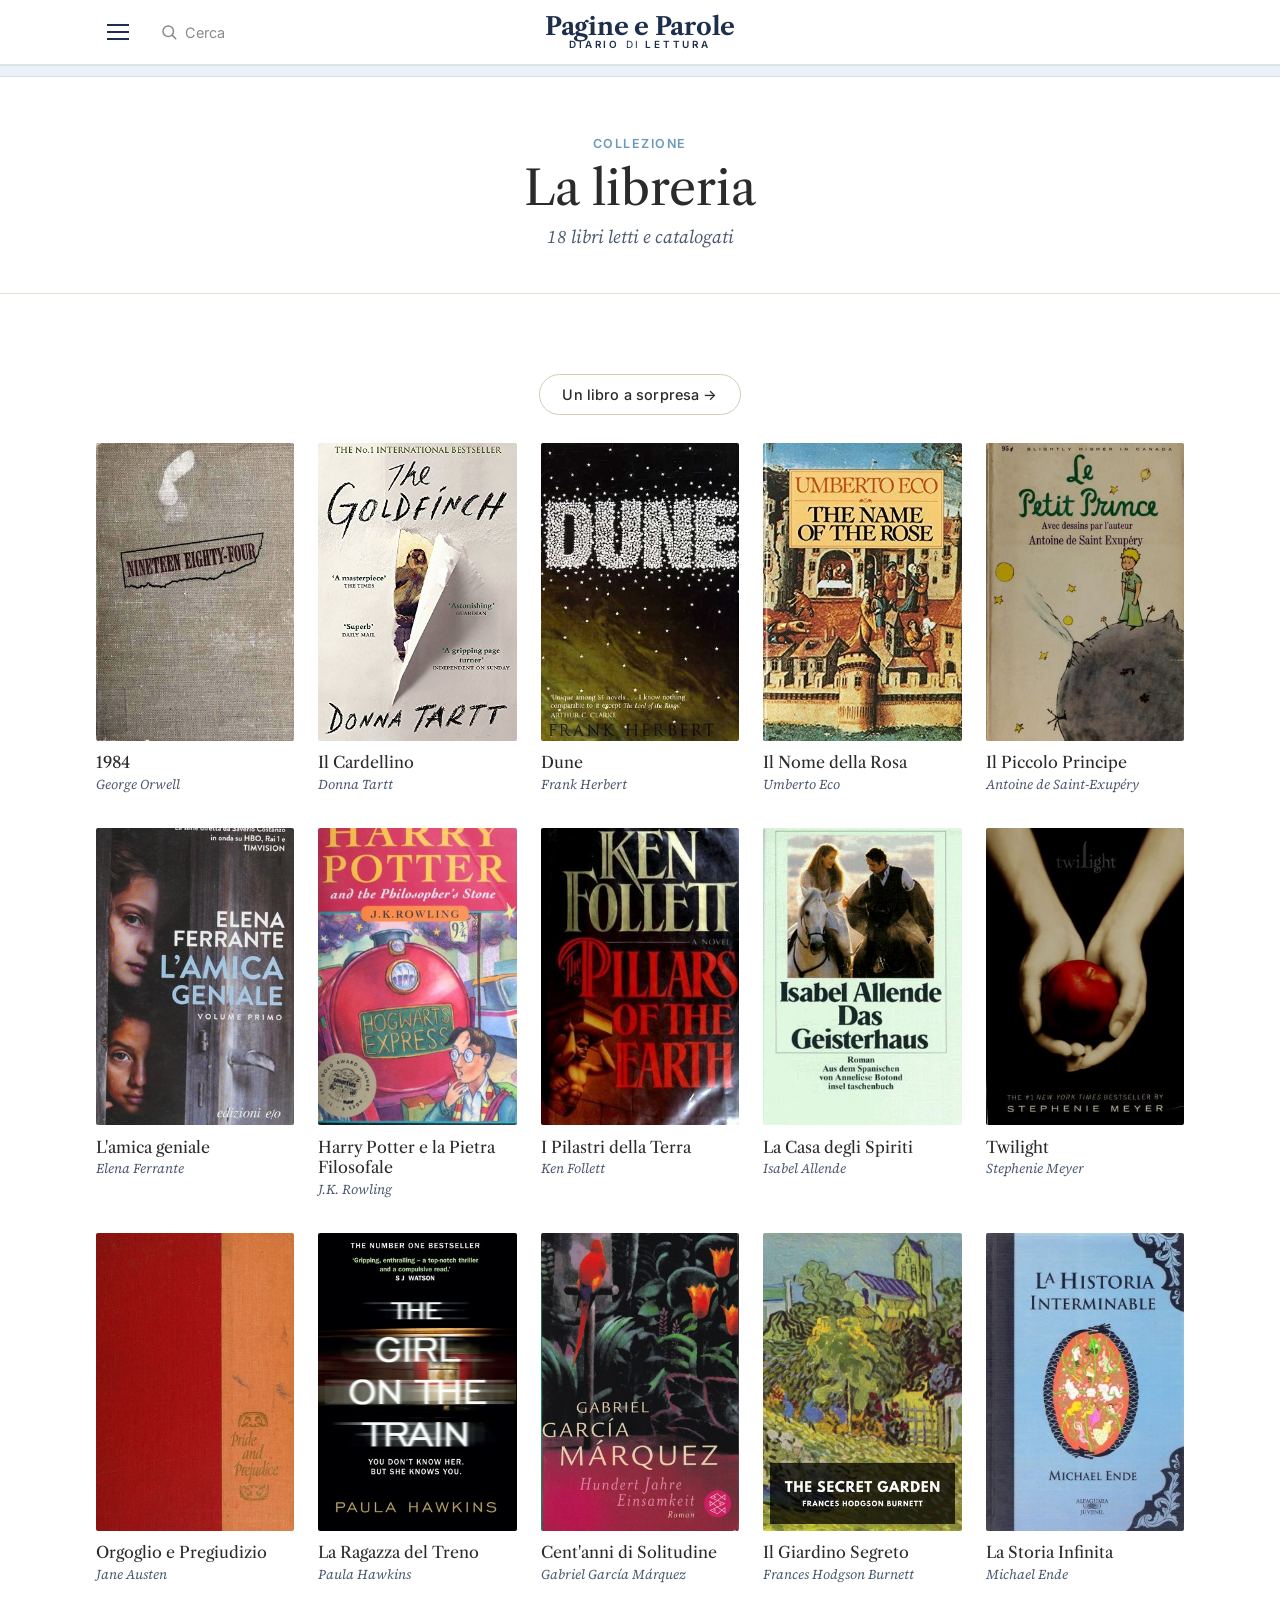
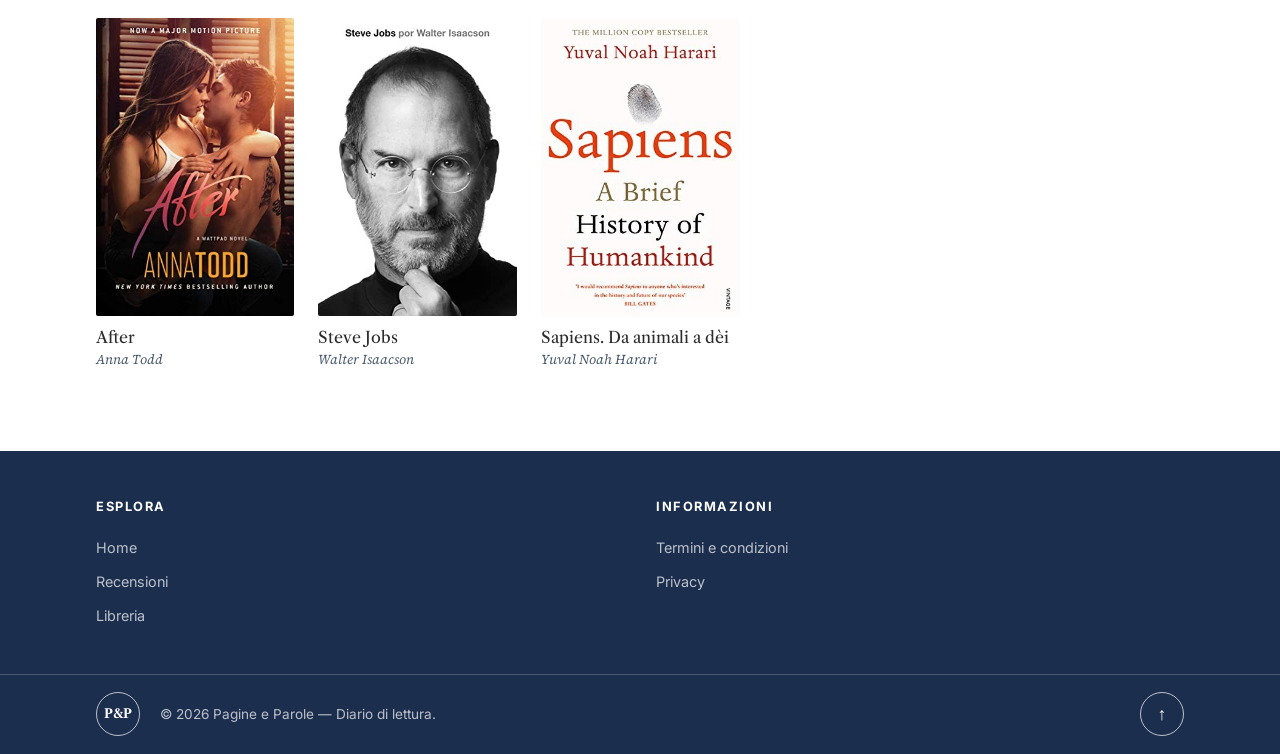
==== commit 7b8523c3: ". Revamp site with LRB editorial theme  Updated the shared navbar, footer, and page styling to a new" ====
--- a/libreria.html
+++ b/libreria.html
@@ -5,6 +5,18 @@
     <meta name="viewport" content="width=device-width, initial-scale=1.0">
     <meta name="description" content="La mia libreria virtuale - Tutte le copertine dei libri letti">
     <title>Libreria - Pagine e Parole</title>
+    <meta name="theme-color" content="#1e2f4e">
+    <link rel="canonical" href="https://francescaLibrary.github.io/library/libreria.html">
+    <link rel="manifest" href="site.webmanifest">
+    <meta property="og:type" content="website">
+    <meta property="og:locale" content="it_IT">
+    <meta property="og:site_name" content="Pagine e Parole">
+    <meta property="og:title" content="Libreria - Pagine e Parole">
+    <meta property="og:description" content="La libreria virtuale: tutte le copertine dei libri letti e catalogati.">
+    <meta property="og:url" content="https://francescaLibrary.github.io/library/libreria.html">
+    <meta name="twitter:card" content="summary">
+    <meta name="twitter:title" content="Libreria - Pagine e Parole">
+    <meta name="twitter:description" content="La libreria virtuale: tutte le copertine dei libri letti e catalogati.">
     
     <!-- CSS -->
     <link rel="stylesheet" href="css/base.css">
@@ -16,9 +28,11 @@
     <link rel="icon" href="data:image/svg+xml,%3Csvg xmlns='http://www.w3.org/2000/svg' viewBox='0 0 100 100'%3E%3Crect width='100' height='100' rx='18' fill='%231C1917'/%3E%3Ctext x='50' y='68' font-size='58' text-anchor='middle' fill='%23FCFBF7' font-family='Georgia' font-style='italic'%3EP.%3C/text%3E%3C/svg%3E">
 </head>
 <body data-page="libreria">
+    <a class="skip-link" href="#contenuto">Salta al contenuto</a>
     <!-- Navbar -->
     <div id="navbar"></div>
-    
+
+    <main id="contenuto">
     <!-- Page Header LRB -->
     <header class="page-header page-header--center">
         <div class="container container-narrow">
@@ -33,14 +47,24 @@
     <!-- Library Grid -->
     <section class="section">
         <div class="container">
+            <div class="surprise-wrap">
+                <button type="button" class="btn btn-secondary" id="surprise-btn-library">Un libro a sorpresa &rarr;</button>
+            </div>
             <div class="library-grid lrb-shelf" id="library-grid">
                 <div class="loading">Caricamento libreria...</div>
             </div>
         </div>
     </section>
+    </main>
     
     <!-- Footer -->
     <div id="footer"></div>
+
+    <noscript>
+        <div class="container">
+            <p style="padding:2rem 0">Questo sito richiede JavaScript per mostrare la libreria. Intanto puoi leggere le <a href="recensioni.html">recensioni</a> o tornare alla <a href="index.html">home</a>.</p>
+        </div>
+    </noscript>
     
     <!-- JavaScript -->
     <script src="js/data-loader.js"></script>
--- a/css/base.css
+++ b/css/base.css
@@ -119,7 +119,7 @@
     padding: 0 var(--space-xl);
 }
 .container-narrow { max-width: var(--container-narrow); }
-.container-lrb { max-width: 1000px; }
+.container-lrb { max-width: 1080px; }
 
 .section { padding: var(--space-3xl) 0; }
 
@@ -216,3 +216,19 @@
     .section-title { font-size: 1.5rem; }
     .section-subtitle { font-size: 1.05rem; }
 }
+
+/* ─── Skip link ─── */
+.skip-link { position: absolute; left: 1rem; top: -100px; z-index: 2000; background: var(--lrb-navy); color: #fff; font-family: var(--font-sans); font-size: 0.9rem; padding: 0.6rem 1rem; border-radius: 0 0 4px 4px; text-decoration: none; transition: top 180ms ease; }
+.skip-link:focus { top: 0; color: #fff; }
+
+/* ─── Riduci animazioni se richiesto dal sistema ─── */
+@media (prefers-reduced-motion: reduce) {
+  html { scroll-behavior: auto; }
+  *, *::before, *::after {
+    animation-duration: 0.01ms !important;
+    animation-iteration-count: 1 !important;
+    transition-duration: 0.01ms !important;
+    transition-delay: 0ms !important;
+  }
+  .loading::after { animation: none !important; border-top-color: var(--line-strong); }
+}
--- a/css/navigation.css
+++ b/css/navigation.css
@@ -24,6 +24,7 @@
   gap: 1rem;
 }
 .navbar-left { display: flex; align-items: center; gap: 1rem; justify-self: start; }
+.navbar-right { display: flex; align-items: center; justify-self: end; }
 
 .nav-toggle {
   display: flex; flex-direction: column; justify-content: center; align-items: center;
@@ -35,9 +36,9 @@
 .nav-toggle.open span:nth-child(2) { opacity: 0; }
 .nav-toggle.open span:nth-child(3) { transform: translateY(-7px) rotate(-45deg); }
 
-.nav-search { display: inline-flex; align-items: center; gap: 0.45rem; color: #8a8a8a; font-size: 0.9rem; font-family: var(--font-sans); text-decoration: none; }
+.nav-search { display: inline-flex; align-items: center; gap: 0.45rem; color: #8a8a8a; font-size: 0.9rem; font-family: var(--font-sans); text-decoration: none; background: none; border: none; cursor: pointer; padding: 0.25rem; }
 .nav-search:hover { color: var(--lrb-navy); }
-.nav-search--mobile { display: none; color: var(--lrb-navy); justify-self: end; }
+.nav-search--mobile { display: none; color: var(--lrb-navy); justify-self: end; min-width: 44px; min-height: 44px; align-items: center; justify-content: center; }
 
 .masthead { justify-self: center; text-align: center; text-decoration: none; line-height: 1; display: flex; flex-direction: column; gap: 2px; }
 .masthead:hover { text-decoration: none; }
@@ -45,20 +46,30 @@
 .mast-sub { font-family: var(--font-sans); font-size: 0.62rem; font-weight: 600; letter-spacing: 0.28em; text-transform: uppercase; color: var(--lrb-navy); white-space: nowrap; }
 .mast-sub em { font-style: normal; font-weight: 400; letter-spacing: 0.2em; }
 
-.nav-actions { display: flex; align-items: center; gap: 1.1rem; justify-self: end; }
-.signin { font-size: 0.9rem; font-family: var(--font-sans); color: var(--lrb-navy); text-decoration: none; white-space: nowrap; }
-.signin:hover { text-decoration: underline; }
-.btn-subscribe { display: inline-flex; align-items: center; justify-content: center; background: var(--lrb-navy); color: #fff; font-family: var(--font-sans); font-size: 0.88rem; font-weight: 600; padding: 0.55rem 1.3rem; border-radius: 4px; text-decoration: none; border: 1px solid var(--lrb-navy); white-space: nowrap; }
-.btn-subscribe:hover { background: #16233c; border-color: #16233c; color: #fff; text-decoration: none; }
-.btn-subscribe--full { width: 100%; }
+.sub-mast { background: var(--lrb-pale); border-top: 1px solid var(--lrb-pale-line); border-bottom: 1px solid var(--lrb-pale-line); min-height: 12px; }
 
-.sub-mast { background: var(--lrb-pale); border-top: 1px solid var(--lrb-pale-line); border-bottom: 1px solid var(--lrb-pale-line); }
-.sub-mast-inner { display: flex; align-items: center; justify-content: space-between; gap: 1rem; min-height: 52px; padding-top: 0.5rem; padding-bottom: 0.5rem; }
-.sub-mast-title { font-family: var(--font-display); font-size: 1.25rem; font-weight: 500; color: var(--lrb-blue); text-decoration: none; }
-.sub-mast-title:hover { text-decoration: underline; }
-.sub-mast-links { display: flex; align-items: center; gap: 0.7rem; font-family: var(--font-sans); font-size: 0.72rem; font-weight: 600; letter-spacing: 0.12em; text-transform: uppercase; color: var(--lrb-blue); white-space: nowrap; }
-.sub-mast-links a { color: var(--lrb-blue); text-decoration: none; }
-.sub-mast-links a:hover { text-decoration: underline; }
+/* ─── Ricerca globale ─── */
+.nav-search { background: none; border: none; cursor: pointer; font-family: var(--font-sans); }
+.search-panel { position: fixed; top: 64px; left: 0; right: 0; background: #fff; border-bottom: 1px solid var(--line); box-shadow: 0 14px 34px rgba(30, 47, 78, 0.14); z-index: 1080; }
+.search-panel[hidden] { display: none; }
+.search-panel-inner { padding-top: 1.25rem; padding-bottom: 1.25rem; }
+.search-box { display: flex; align-items: center; gap: 0.6rem; border-bottom: 2px solid var(--lrb-navy); padding-bottom: 0.5rem; color: var(--lrb-navy); }
+.search-box input { flex: 1; min-width: 0; border: none; background: transparent; font-family: var(--font-body); font-size: 1.2rem; color: var(--ink); }
+.search-box input:focus { outline: none; }
+.search-box:focus-within { border-bottom-color: var(--lrb-blue); border-bottom-width: 3px; }
+.search-box input::-webkit-search-cancel-button { cursor: pointer; }
+.search-kbd-hint { font-family: var(--font-sans); font-size: 0.78rem; color: var(--muted); padding: 0.5rem 0 0; }
+.search-kbd-hint kbd { font-family: inherit; font-size: 0.75rem; border: 1px solid var(--line-strong); border-bottom-width: 2px; border-radius: 4px; padding: 0 0.4rem; background: #fff; }
+#searchClose { background: none; border: none; cursor: pointer; font-size: 1.6rem; line-height: 1; color: var(--muted); min-width: 44px; min-height: 44px; display: inline-flex; align-items: center; justify-content: center; }
+#searchClose:hover { color: var(--ink); }
+.search-results { display: flex; flex-direction: column; }
+.search-hint, .search-empty { font-family: var(--font-body); font-style: italic; color: var(--muted); padding: 0.9rem 0; }
+.search-hit { display: flex; align-items: baseline; gap: 1rem; padding: 0.7rem 0; border-bottom: 1px solid #f0f0f0; }
+.search-hit:hover { text-decoration: none; }
+.search-hit:hover .search-hit-title { text-decoration: underline; text-underline-offset: 3px; }
+.search-hit-title { font-family: var(--font-display); font-size: 1.05rem; color: var(--lrb-blue); }
+.search-hit-author { font-family: var(--font-body); font-style: italic; font-size: 0.9rem; color: var(--ink-2); white-space: nowrap; overflow: hidden; text-overflow: ellipsis; }
+.search-all { display: inline-block; font-family: var(--font-sans); font-size: 0.85rem; font-weight: 600; color: var(--lrb-navy); padding: 0.9rem 0 0.2rem; }
 
 .nav-links {
   position: fixed; top: 0; left: 0; bottom: 0;
@@ -80,23 +91,11 @@
 .nav-links .nav-link--sub { font-size: 0.92rem; font-weight: 400; color: #444; }
 .nav-links .nav-link:hover { text-decoration: underline; }
 .nav-links .nav-link.active { font-weight: 700; }
-.drawer-cta { margin-top: 1.5rem; display: flex; flex-direction: column; gap: 0.8rem; align-items: center; }
-.drawer-cta .nav-link { border: none; padding: 0; text-align: center; }
-.drawer-cta .btn-subscribe { padding: 0.7rem 1rem; }
 
-/* Newsletter + footer navy (specificità alta) */
-#footer .newsletter-band { background: var(--lrb-cream-bar); border-top: 1px solid #e5dcc8; padding: 2.5rem 0; }
-#footer .newsletter-inner { display: flex; align-items: center; justify-content: space-between; gap: 2rem; }
-#footer .newsletter-text h2 { font-family: var(--font-display); font-size: 1.6rem; font-weight: 600; color: var(--ink); margin: 0 0 0.4rem; }
-#footer .newsletter-text p { margin: 0; color: var(--ink-2); font-family: var(--font-body); font-size: 0.95rem; max-width: 34em; }
-#footer .newsletter-form { display: flex; align-items: center; gap: 0.75rem; flex-shrink: 0; }
-#footer .newsletter-form input { border: 1px solid #d8cfba; border-radius: 4px; background: #fff; padding: 0.7rem 1rem; font-size: 0.92rem; font-family: var(--font-sans); min-width: 260px; color: var(--ink); }
-#footer .newsletter-form input:focus { outline: 2px solid var(--lrb-navy); outline-offset: 1px; }
-#footer .newsletter-form button { width: 48px; height: 48px; border-radius: 50%; border: 1px solid #d8cfba; background: #fff; color: var(--lrb-navy); font-size: 1.3rem; line-height: 1; cursor: pointer; flex-shrink: 0; }
-#footer .newsletter-form button:hover { background: var(--lrb-navy); border-color: var(--lrb-navy); color: #fff; }
+/* Footer navy (specificità alta) */
 
 #footer .footer { background: var(--lrb-navy-deep); color: rgba(255,255,255,0.7); border-top: none; padding: 3rem 0 0; margin-top: 0; }
-#footer .footer-grid { display: grid; grid-template-columns: repeat(3, minmax(0, 1fr)); gap: 2rem; padding-bottom: 2.5rem; max-width: var(--container-max); margin: 0 auto; padding-left: var(--space-xl); padding-right: var(--space-xl); }
+#footer .footer-grid { display: grid; grid-template-columns: repeat(2, minmax(0, 1fr)); gap: 2rem; padding-bottom: 2.5rem; max-width: var(--container-max); margin: 0 auto; padding-left: var(--space-xl); padding-right: var(--space-xl); }
 #footer .footer-col h3 { color: #fff; font-family: var(--font-sans); font-size: 0.8rem; font-weight: 700; letter-spacing: 0.12em; text-transform: uppercase; margin: 0 0 1rem; }
 #footer .footer-col .footer-link { display: block; color: rgba(255,255,255,0.7); font-family: var(--font-sans); font-size: 0.9rem; padding: 0.3rem 0; text-decoration: none; border: none; }
 #footer .footer-col .footer-link:hover { color: #fff; text-decoration: underline; }
@@ -104,32 +103,20 @@
 #footer .footer-bottom-inner { display: flex; align-items: center; gap: 1.25rem; max-width: var(--container-max); margin: 0 auto; padding: 0 var(--space-xl); }
 #footer .footer-mark { width: 44px; height: 44px; border: 1px solid rgba(255,255,255,0.7); border-radius: 50%; display: inline-flex; align-items: center; justify-content: center; font-family: var(--font-display); font-size: 0.8rem; font-weight: 700; color: #fff; flex-shrink: 0; }
 #footer .footer-text { margin: 0; font-family: var(--font-sans); font-size: 0.85rem; color: rgba(255,255,255,0.7); }
-#footer .footer-legal { display: flex; gap: 1rem; margin-left: auto; }
-#footer .footer-legal .footer-link { font-size: 0.85rem; color: rgba(255,255,255,0.7); border: none; white-space: nowrap; font-family: var(--font-sans); }
-#footer .footer-legal .footer-link:hover { color: #fff; }
-#footer .to-top { width: 44px; height: 44px; border-radius: 50%; border: 1px solid rgba(255,255,255,0.7); background: transparent; color: #fff; font-size: 1.1rem; cursor: pointer; flex-shrink: 0; }
+#footer .to-top { width: 44px; height: 44px; border-radius: 50%; border: 1px solid rgba(255,255,255,0.7); background: transparent; color: #fff; font-size: 1.1rem; cursor: pointer; flex-shrink: 0; margin-left: auto; }
 #footer .to-top:hover { background: #fff; color: var(--lrb-navy-deep); }
 
 @media (max-width: 1024px) {
   .mast-title { font-size: 1.3rem; }
   .mast-sub { font-size: 0.55rem; letter-spacing: 0.22em; }
-  .nav-actions { gap: 0.8rem; }
-  .btn-subscribe { padding: 0.5rem 1rem; font-size: 0.82rem; }
-  #footer .footer-grid { grid-template-columns: repeat(2, minmax(0, 1fr)); }
-  #footer .newsletter-inner { gap: 1.5rem; }
 }
 @media (max-width: 768px) {
-  .nav-search--desktop, .nav-actions { display: none; }
+  .nav-search--desktop { display: none; }
   .nav-search--mobile { display: inline-flex; }
   .navbar .container.navbar-inner { grid-template-columns: auto 1fr auto; }
-  .mast-title { font-size: 1.05rem; }
+  .masthead { min-width: 0; }
+  .mast-title { font-size: 1.05rem; overflow: hidden; text-overflow: ellipsis; }
   .mast-sub { display: none; }
-  .sub-mast-title { font-size: 1.05rem; }
-  .sub-mast-links { font-size: 0.65rem; gap: 0.5rem; }
-  #footer .newsletter-inner { flex-direction: column; align-items: stretch; }
-  #footer .newsletter-form input { min-width: 0; flex: 1; }
   #footer .footer-grid { grid-template-columns: 1fr; gap: 1.75rem; }
   #footer .footer-bottom-inner { flex-wrap: wrap; gap: 0.9rem; }
-  #footer .footer-legal { margin-left: 0; width: 100%; }
-  #footer .to-top { margin-left: auto; }
 }
--- a/css/pages.css
+++ b/css/pages.css
@@ -55,8 +55,6 @@
 .book-of-month.section--dark { background: var(--ink-deep); color: #EDE8DE; padding: var(--space-2xl) 0; }
 .latest-reviews { padding: var(--space-3xl) 0; }
 .genres-section { padding: var(--space-2xl) 0 var(--space-3xl); }
-.quote-section { padding: var(--space-3xl) 0; }
-.cta-home { padding: var(--space-3xl) 0; }
 .section-header--center { text-align: center; margin-left: auto; margin-right: auto; }
 
 /* ─── Masthead home LRB ─── */
@@ -73,10 +71,10 @@
 .lrb-listing-title { font-size: 2rem; color: var(--lrb-blue); }
 .book-of-month.section--dark { background: var(--lrb-navy-deep); }
 
-/* ─── Pagina libro LRB: main 620px + sidebar 280px ─── */
+/* ─── Pagina libro LRB: main 680px + sidebar 300px ─── */
 .book-single { --lrb-text: #2b2b2b; --lrb-link: #2f6ea5; --lrb-date: #7fa8c4; padding: var(--space-2xl) 0 var(--space-3xl); }
-.book-single-layout { display: grid; grid-template-columns: minmax(0, 620px) 280px; gap: 3rem; justify-content: center; align-items: start; }
-.book-single-main { min-width: 0; max-width: 620px; }
+.book-single-layout { display: grid; grid-template-columns: minmax(0, 680px) 300px; gap: 3rem; justify-content: center; align-items: start; }
+.book-single-main { min-width: 0; max-width: 680px; }
 .book-single-kicker { font-family: var(--font-sans); font-size: 0.75rem; font-weight: 600; text-transform: uppercase; letter-spacing: 0.16em; color: var(--muted); margin-bottom: 0.75rem; }
 .book-single-title { font-size: clamp(2.2rem, 1.6rem + 3vw, 3rem); line-height: 1.1; color: #1f4a6b; margin-bottom: 0.5rem; }
 .book-single-author { font-family: var(--font-body); font-size: 1.2rem; font-style: italic; color: var(--lrb-link); margin-bottom: 0.4rem; }
@@ -91,13 +89,15 @@
 .book-single-figure { margin: 0 0 1.75rem; }
 .book-single-caption, .book-single-figure figcaption { font-family: var(--font-body); font-style: italic; font-size: 0.85rem; color: var(--ink-2); text-align: center; margin-top: 0.6rem; line-height: 1.5; }
 .book-single-rating { display: flex; align-items: center; gap: 0.75rem; margin-bottom: 1rem; flex-wrap: wrap; }
-.book-single-genres { margin-bottom: 1.5rem; }
+.book-single-genres { margin-bottom: 2rem; }
+.book-single-tags { margin-bottom: 0.5rem; }
 .book-single-review { margin-bottom: 2.5rem; }
 .book-single-review-text { font-family: var(--font-body); font-size: 18px; line-height: 1.7; color: var(--lrb-text); }
 .book-single-review-text p { margin-bottom: 1.4rem; }
 .book-single-review-text a { color: var(--lrb-link); text-decoration: underline; text-underline-offset: 2px; }
 .book-single-review-text p:first-of-type::first-letter { font-family: var(--font-display); font-size: 4.2em; line-height: 0.8; float: left; padding: 0.06em 0.14em 0 0; color: var(--ink); }
 .book-single-quotes { margin-bottom: 2.5rem; }
+.book-single-quotes-title { font-family: var(--font-sans); font-size: 0.75rem; font-weight: 700; text-transform: uppercase; letter-spacing: 0.14em; color: var(--accent); margin: 0 0 1.5rem; padding-top: 0.5rem; }
 .book-single-quotes-list { display: flex; flex-direction: column; gap: 1.75rem; }
 .book-single-quotes-list .lrb-quote { margin: 0; padding: 0.25rem 0 0.25rem 1.5rem; border-left: 3px solid var(--line-strong); }
 .book-single-quotes-list .lrb-quote-text { font-family: var(--font-body); font-style: italic; font-size: 1.2rem; line-height: 1.65; color: var(--lrb-text); margin-bottom: 0.5rem; }
@@ -109,7 +109,28 @@
 .sidebar-list a { color: var(--lrb-link); font-family: var(--font-body); font-size: 0.98rem; line-height: 1.45; }
 .sidebar-list .sidebar-list-meta { display: block; font-family: var(--font-sans); font-size: 0.72rem; text-transform: uppercase; letter-spacing: 0.08em; color: var(--muted); }
 .sidebar-contact-text { font-size: 0.9rem; color: var(--ink-2); margin-bottom: 0.5rem; }
+.book-single-share a svg, .book-single-share button svg { width: 20px; height: 20px; display: block; }
+.buy-links { display: flex; flex-direction: column; gap: 0.6rem; }
+.buy-link { display: inline-flex; align-items: center; justify-content: center; border: 1px solid var(--line-strong); border-radius: 4px; padding: 0.6rem 1rem; font-family: var(--font-sans); font-size: 0.88rem; font-weight: 600; color: var(--lrb-navy); background: #fff; }
+.buy-link:hover { border-color: var(--lrb-navy); color: var(--lrb-navy); text-decoration: none; }
+.buy-note { font-family: var(--font-sans); font-size: 0.78rem; color: var(--muted); margin-top: 0.75rem; }
+.surprise-wrap { text-align: center; margin-bottom: 1.75rem; }
+#surprise-btn:disabled, #surprise-btn-library:disabled { opacity: 0.5; cursor: wait; }
+
+/* ─── Barra avanzamento lettura ─── */
+.reading-progress { position: fixed; top: 64px; left: 0; right: 0; height: 3px; background: var(--lrb-sky); z-index: 990; }
+.reading-progress-bar { height: 100%; width: 100%; background: var(--lrb-navy); transform: scaleX(0); transform-origin: 0 50%; }
+.reading-progress[hidden] { display: none; }
+
+/* ─── Copia link ─── */
+.book-single-share button { min-width: 44px; min-height: 44px; align-items: center; justify-content: center; }
+.book-single-share a { min-width: 44px; min-height: 44px; align-items: center; justify-content: center; }
+#share-copy { gap: 0.45rem; }
+#share-copy:disabled { opacity: 0.4; cursor: not-allowed; }
+#share-copy.is-copied { color: var(--lrb-navy); }
+.share-copy-feedback { font-family: var(--font-sans); font-size: 0.8rem; line-height: 1; white-space: nowrap; }
 .book-single-prevnext { display: grid; grid-template-columns: 1fr auto 1fr; gap: 1rem; align-items: stretch; margin: 2.5rem 0; padding-top: 2rem; border-top: 1px solid var(--line); }
+.book-single-prevnext[hidden] { display: none; }
 .prevnext-card { background: var(--lrb-cream); border: 1px solid var(--line); border-radius: 4px; padding: 1.25rem; display: flex; flex-direction: column; gap: 0.4rem; min-width: 0; }
 .prevnext-card:hover { border-color: var(--line-strong); text-decoration: none; }
 .prevnext-next { text-align: right; }
@@ -127,9 +148,9 @@
 .book-single-cover img { width: 100%; height: auto; aspect-ratio: 2 / 3; object-fit: cover; border-radius: var(--radius-lg); border: 1px solid var(--line); }
 .book-single-cover-placeholder { aspect-ratio: 2 / 3; background: var(--paper-warm); border: 1px solid var(--line); border-radius: var(--radius-lg); display: flex; flex-direction: column; align-items: flex-start; justify-content: flex-end; color: var(--ink); padding: 1.25rem; }
 .book-single-details { border: 1px solid var(--line); border-radius: var(--radius-lg); padding: 1.25rem; background: var(--paper); }
-@media (max-width: 980px) {
+@media (max-width: 1024px) {
     .book-single-layout { grid-template-columns: minmax(0, 1fr); }
-    .book-single-main, .book-single-sidebar { max-width: 620px; margin: 0 auto; width: 100%; }
+    .book-single-main, .book-single-sidebar { max-width: 680px; margin: 0 auto; width: 100%; }
     .book-single-grid { grid-template-columns: minmax(0, 200px) minmax(0, 1fr); gap: 2rem; }
 }
 @media (max-width: 768px) {
@@ -145,8 +166,8 @@
 /* ─── Correlati (fine pagina libro) ─── */
 .related { border-top: 1px solid var(--line); padding: var(--space-2xl) 0 0; margin-top: var(--space-2xl); min-width: 0; }
 .related .book-grid { grid-template-columns: repeat(3, minmax(0, 1fr)); gap: 2rem 1.5rem; }
-@media (max-width: 768px) { .related .book-grid { grid-template-columns: repeat(3, minmax(0, 1fr)); gap: 1.25rem 0.75rem; } }
-@media (max-width: 560px) { .related .book-grid { grid-template-columns: repeat(2, minmax(0, 1fr)); } }
+@media (max-width: 768px) { .related .book-grid { grid-template-columns: repeat(2, minmax(0, 1fr)); gap: 1.5rem 1rem; } }
+@media (max-width: 560px) { .related .book-grid { grid-template-columns: minmax(0, 1fr); } }
 
 /* ─── Libreria: griglia ariosa, titoli sempre leggibili su touch ─── */
 .library-grid { display: grid; grid-template-columns: repeat(5, minmax(0, 1fr)); gap: 2rem 1.5rem; }
@@ -180,9 +201,33 @@
 .genre-card-icon { display: none; }
 .genre-card-name { font-size: 1rem; margin-bottom: 0.35rem; }
 .genre-card-description { font-size: 0.85rem; color: var(--ink-2); }
-.results-info { display: flex; justify-content: space-between; align-items: baseline; margin-bottom: 2rem; padding-bottom: 1rem; border-bottom: 1px solid var(--line); }
+.results-info { display: flex; justify-content: space-between; align-items: center; flex-wrap: wrap; gap: 0.75rem 1.5rem; margin-bottom: 2rem; padding-bottom: 1rem; border-bottom: 1px solid var(--line); }
 .results-count { font-size: 0.9rem; color: var(--ink-2); }
 .results-sort label { font-size: 0.8rem; color: var(--muted); }
 /* Filtri recensioni: attacco diretto all'header, niente vuoto sopra */
 .filters-section { padding: var(--space-2xl) 0 var(--space-3xl); }
 @media (max-width: 768px) { .about-hero-grid { grid-template-columns: 1fr; } .genres-grid { grid-template-columns: repeat(2, 1fr); } }
+
+/* ─── Stampa recensione: solo testo ─── */
+@media print {
+  #navbar, .search-panel, .nav-links, .skip-link, .reading-progress,
+  .book-single-sidebar, .book-single-share,
+  .book-single-prevnext, .related, #related-section,
+  #footer, .back-link, .breadcrumb, .to-top {
+    display: none !important;
+  }
+  body { background: #fff; color: #000; font-size: 12pt; line-height: 1.6; }
+  .book-single { padding: 0; }
+  .book-single-layout { display: block; }
+  .book-single-main { max-width: none; }
+  h1, h2, h3, .book-single-title { color: #000; }
+  p, li, .book-single-review-text { color: #000; font-family: Georgia, 'Times New Roman', serif; }
+  .book-single-review-text p:first-of-type::first-letter {
+    float: none; font-size: inherit; line-height: inherit; padding: 0; color: #000;
+  }
+  a { color: #000; text-decoration: none; }
+  a[href^="http"]::after { content: " (" attr(href) ")"; font-size: 0.85em; }
+  *, *::before, *::after { box-shadow: none !important; text-shadow: none !important; }
+  img { max-width: 60mm; }
+  @page { margin: 2cm; }
+}
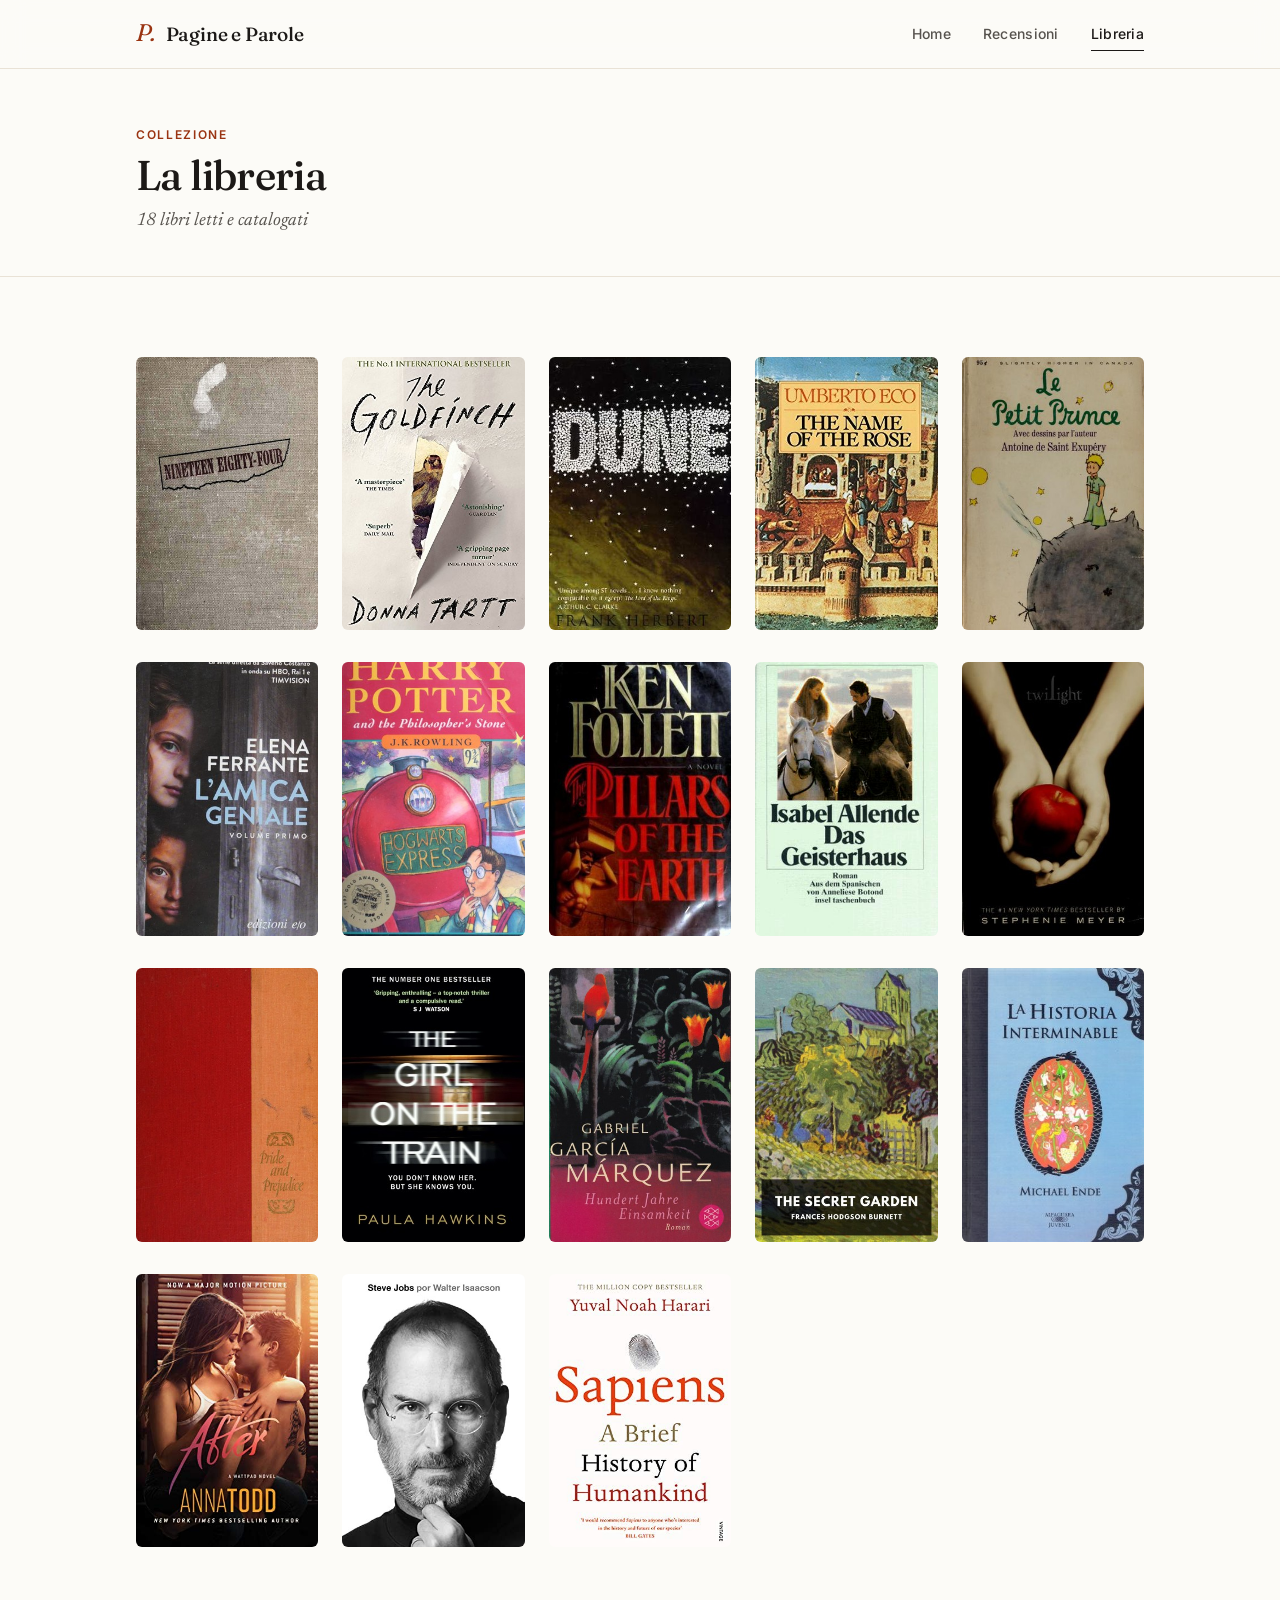
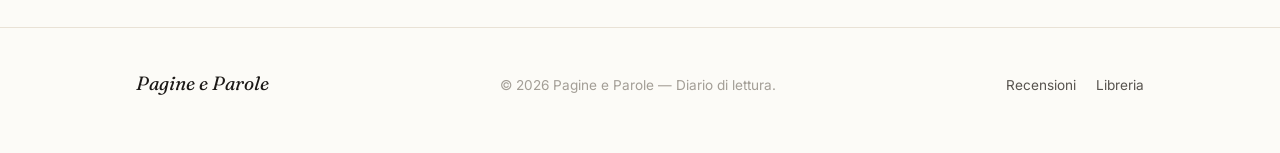
==== commit fe024163: "Revert "." This reverts commit 7b8523c3b8fb5f8a9b5193bdae87cb8f4008aa51." ====
--- a/libreria.html
+++ b/libreria.html
@@ -5,18 +5,6 @@
     <meta name="viewport" content="width=device-width, initial-scale=1.0">
     <meta name="description" content="La mia libreria virtuale - Tutte le copertine dei libri letti">
     <title>Libreria - Pagine e Parole</title>
-    <meta name="theme-color" content="#1e2f4e">
-    <link rel="canonical" href="https://francescaLibrary.github.io/library/libreria.html">
-    <link rel="manifest" href="site.webmanifest">
-    <meta property="og:type" content="website">
-    <meta property="og:locale" content="it_IT">
-    <meta property="og:site_name" content="Pagine e Parole">
-    <meta property="og:title" content="Libreria - Pagine e Parole">
-    <meta property="og:description" content="La libreria virtuale: tutte le copertine dei libri letti e catalogati.">
-    <meta property="og:url" content="https://francescaLibrary.github.io/library/libreria.html">
-    <meta name="twitter:card" content="summary">
-    <meta name="twitter:title" content="Libreria - Pagine e Parole">
-    <meta name="twitter:description" content="La libreria virtuale: tutte le copertine dei libri letti e catalogati.">
     
     <!-- CSS -->
     <link rel="stylesheet" href="css/base.css">
@@ -28,14 +16,12 @@
     <link rel="icon" href="data:image/svg+xml,%3Csvg xmlns='http://www.w3.org/2000/svg' viewBox='0 0 100 100'%3E%3Crect width='100' height='100' rx='18' fill='%231C1917'/%3E%3Ctext x='50' y='68' font-size='58' text-anchor='middle' fill='%23FCFBF7' font-family='Georgia' font-style='italic'%3EP.%3C/text%3E%3C/svg%3E">
 </head>
 <body data-page="libreria">
-    <a class="skip-link" href="#contenuto">Salta al contenuto</a>
     <!-- Navbar -->
     <div id="navbar"></div>
-
-    <main id="contenuto">
-    <!-- Page Header LRB -->
-    <header class="page-header page-header--center">
-        <div class="container container-narrow">
+    
+    <!-- Page Header -->
+    <header class="page-header">
+        <div class="container">
             <span class="section-eyebrow">Collezione</span>
             <h1 class="page-header-title">La libreria</h1>
             <p class="page-header-subtitle">
@@ -47,24 +33,14 @@
     <!-- Library Grid -->
     <section class="section">
         <div class="container">
-            <div class="surprise-wrap">
-                <button type="button" class="btn btn-secondary" id="surprise-btn-library">Un libro a sorpresa &rarr;</button>
-            </div>
-            <div class="library-grid lrb-shelf" id="library-grid">
+            <div class="library-grid" id="library-grid">
                 <div class="loading">Caricamento libreria...</div>
             </div>
         </div>
     </section>
-    </main>
     
     <!-- Footer -->
     <div id="footer"></div>
-
-    <noscript>
-        <div class="container">
-            <p style="padding:2rem 0">Questo sito richiede JavaScript per mostrare la libreria. Intanto puoi leggere le <a href="recensioni.html">recensioni</a> o tornare alla <a href="index.html">home</a>.</p>
-        </div>
-    </noscript>
     
     <!-- JavaScript -->
     <script src="js/data-loader.js"></script>
--- a/css/base.css
+++ b/css/base.css
@@ -1,52 +1,28 @@
-@import url('https://fonts.googleapis.com/css2?family=Source+Serif+4:ital,opsz,wght@0,8..60,400;0,8..60,600;0,8..60,700;1,8..60,400;1,8..60,600&family=Libre+Caslon+Text:ital,wght@0,400;0,700;1,400&family=Inter:wght@400;500;600;700&display=swap');
+@import url('https://fonts.googleapis.com/css2?family=Fraunces:ital,opsz,wght@0,9..144,400;0,9..144,500;0,9..144,600;1,9..144,400;1,9..144,500&family=Inter:wght@400;500;600&family=Newsreader:ital,opsz,wght@0,6..72,400;0,6..72,500;1,6..72,400&display=swap');
 
 /**
- * Base — Pagine e Parole · allineato LRB
- * Pagina bianca, fascia sky, box crema, footer navy.
- * Titoli blu, date azzurre uppercase, corpo serif scuro.
+ * Base — Pagine e Parole · Edizione editoriale (A)
+ * Carta calda, inchiostro, un solo accento terracotta. Niente gradienti, niente ombre dure.
  */
 
 :root {
-    --paper: #ffffff;
-    --paper-warm: #f8f5ec;
-    --paper-deep: #eaf2f8;
-    --card: #ffffff;
-    --ink: #2b2b2b;
-    --ink-deep: #1c2e4e;
-    --ink-2: #4a5a6e;
-    --muted: #75879a;
-    --line: #e7e0d1;
-    --line-strong: #d5cbb5;
-    --line-cool: #d7e3ed;
-    --accent: #2f6ea5;
-    --accent-deep: #1e2f4e;
-    --accent-soft: #eaf2f8;
-    --accent-date: #6a9abd;
-    --star: #1e2f4e;
-    --star-empty: #d5cbb5;
-    --lrb-header: #ffffff;
-    --lrb-navy: #1e2f4e;
-    --lrb-navy-deep: #1c2e4e;
-    --lrb-blue: #2f6ea5;
-    --lrb-date: #6a9abd;
-    --lrb-sky: #eaf2f8;
-    --lrb-cream: #f8f5ec;
-    --lrb-line: #e7e0d1;
-    --lrb-ink: #2b2b2b;
-    --success: #2f7d4f;
-    --danger: #a33b32;
-    --focus: #6a9abd;
-    --selection-bg: #1e2f4e;
-    --selection-ink: #ffffff;
-    --font-body: 'Source Serif 4', Georgia, 'Times New Roman', serif;
-    --font-display: 'Libre Caslon Text', Georgia, 'Times New Roman', serif;
-    --font-masthead: 'Libre Caslon Text', Georgia, 'Times New Roman', serif;
+    --paper: #FCFBF7;
+    --paper-warm: #F4EFE7;
+    --paper-deep: #ECE4D5;
+    --card: #FFFFFF;
+    --ink: #1C1917;
+    --ink-deep: #383330;
+    --ink-2: #57534E;
+    --muted: #A39E96;
+    --line: #E9E2D6;
+    --line-strong: #D9D0C1;
+    --accent: #9A3412;
+    --accent-soft: #F5E8DF;
+    --star: #1C1917;
+    --star-empty: #D9D0C1;
+    --font-display: 'Fraunces', Georgia, 'Times New Roman', serif;
+    --font-body: 'Newsreader', Georgia, serif;
     --font-sans: 'Inter', -apple-system, BlinkMacSystemFont, 'Segoe UI', sans-serif;
-    --h1-size: 3rem;
-    --h2-size: 2.125rem;
-    --h3-size: 1.5rem;
-    --h4-size: 1.125rem;
-    --body-size: 1.125rem;
     --space-xs: 0.25rem;
     --space-sm: 0.5rem;
     --space-md: 1rem;
@@ -58,11 +34,8 @@
     --radius-lg: 6px;
     --radius-full: 9999px;
     --transition: 180ms ease;
-    --container-max: 1160px;
-    --container-narrow: 640px;
-    --bp-desktop: 1024px;
-    --bp-tablet: 768px;
-    --bp-mobile: 520px;
+    --container-max: 1080px;
+    --container-narrow: 680px;
 }
 
 *, *::before, *::after { box-sizing: border-box; margin: 0; padding: 0; }
@@ -75,9 +48,9 @@
 }
 
 body {
-    font-family: var(--font-body);
-    font-size: var(--body-size);
-    line-height: 1.7;
+    font-family: var(--font-sans);
+    font-size: 1rem;
+    line-height: 1.6;
     color: var(--ink);
     background: var(--paper);
     min-height: 100vh;
@@ -88,30 +61,28 @@
 
 h1, h2, h3, h4, h5, h6 {
     font-family: var(--font-display);
-    font-weight: 400;
-    line-height: 1.2;
-    letter-spacing: 0;
-    color: var(--accent);
-    text-wrap: balance;
-}
-
-h1 { font-size: var(--h1-size); line-height: 1.1; }
-h2 { font-size: var(--h2-size); line-height: 1.2; }
-h3 { font-size: var(--h3-size); line-height: 1.3; }
-h4 { font-family: var(--font-sans); font-size: var(--h4-size); font-weight: 600; color: var(--ink); }
-
-.masthead, .site-title { font-family: var(--font-masthead); color: var(--ink); font-weight: 700; }
+    font-weight: 500;
+    line-height: 1.15;
+    letter-spacing: -0.015em;
+    color: var(--ink);
+}
+
+h1 { font-size: 2.75rem; }
+h2 { font-size: 2rem; }
+h3 { font-size: 1.375rem; }
+h4 { font-size: 1.125rem; }
 
 p { margin-bottom: 1rem; }
 p:last-child { margin-bottom: 0; }
 
-a { color: var(--accent); text-decoration: none; transition: var(--transition); }
-a:hover { color: var(--accent-deep); text-decoration: underline; text-underline-offset: 3px; }
-
+a { color: inherit; text-decoration: none; transition: var(--transition); }
+
+/* Immagini sempre contenute — gli attributi width/height HTML servono solo anti-layout-shift */
 img { max-width: 100%; height: auto; display: block; }
 .book-card-cover img, .featured-book-cover img, .library-item img { height: 100%; }
 .book-single-cover img { width: 100%; aspect-ratio: 2 / 3; object-fit: cover; }
 
+/* Contenitori — più aria, misura di lettura stretta */
 .container {
     width: 100%;
     max-width: var(--container-max);
@@ -119,51 +90,70 @@
     padding: 0 var(--space-xl);
 }
 .container-narrow { max-width: var(--container-narrow); }
-.container-lrb { max-width: 1080px; }
 
 .section { padding: var(--space-3xl) 0; }
 
-.section-header { text-align: left; margin-bottom: var(--space-2xl); max-width: 640px; }
+/* Intestazioni sezione: eyebrow + titolo serif, allineate a sinistra */
+.section-header {
+    text-align: left;
+    margin-bottom: var(--space-2xl);
+    max-width: 640px;
+}
 .section-eyebrow {
     font-family: var(--font-sans);
-    font-size: 0.78rem;
+    font-size: 0.75rem;
     font-weight: 600;
     text-transform: uppercase;
-    letter-spacing: 0.12em;
-    color: var(--accent-date);
+    letter-spacing: 0.14em;
+    color: var(--accent);
     margin-bottom: var(--space-sm);
     display: block;
 }
-.section-title { font-size: 2.1rem; margin-bottom: var(--space-sm); color: var(--accent); }
-.section-subtitle { font-family: var(--font-body); font-size: 1.2rem; font-style: italic; color: var(--ink-2); line-height: 1.5; }
-
+.section-title {
+    font-size: 2.1rem;
+    margin-bottom: var(--space-sm);
+    color: var(--ink);
+}
+.section-subtitle {
+    font-family: var(--font-body);
+    font-size: 1.2rem;
+    font-style: italic;
+    color: var(--ink-2);
+    line-height: 1.5;
+}
+
+/* Sfondi: piatti, mai gradienti. Ogni sezione ha il suo tono. */
 .bg-white { background: var(--paper); }
 .bg-cream { background: var(--paper-warm); }
-.bg-sky { background: var(--paper-deep); }
-.bg-dark { background: var(--ink-deep); color: #eef3f8; }
-.bg-dark h1, .bg-dark h2, .bg-dark h3 { color: #ffffff; }
-
-.section--band {
-    background: var(--paper-deep);
-    border-top: 1px solid var(--line-cool);
-    border-bottom: 1px solid var(--line-cool);
-    padding: var(--space-2xl) 0;
-}
+.bg-dark { background: var(--ink); color: var(--paper); }
+.bg-dark h1, .bg-dark h2, .bg-dark h3 { color: var(--paper); }
+
+/* Fascia bianca con filetti — stacca le statistiche */
+.section--band { background: #fff; border-top: 1px solid var(--line); border-bottom: 1px solid var(--line); padding: var(--space-2xl) 0; }
 .section--band .stats-grid { border-top: none; border-bottom: none; }
 .section--band .stat-card { padding: 0.5rem 1rem; }
-.section--dark { background: var(--lrb-navy-deep); color: #dbe5f0; }
-.section--dark .section-title { color: #ffffff; }
-.section--dark .section-subtitle { color: rgba(219, 229, 240, 0.72); }
-.section--dark .section-eyebrow { color: var(--accent-date); }
+/* Stacco scuro editoriale — un solo momento scuro per pagina */
+.section--dark { background: var(--ink-deep); color: #EDE8DE; }
+.section--dark .section-title { color: #FAF7F0; }
+.section--dark .section-subtitle { color: rgba(237,232,222,0.65); }
+.section--dark .section-eyebrow { color: #D9A679; }
+/* Fascia calda */
 .section--warm { background: var(--paper-warm); border-top: 1px solid var(--line); border-bottom: 1px solid var(--line); }
 
+/* Utility testo */
 .text-center { text-align: center; }
 .text-muted { color: var(--muted); }
 .font-serif { font-family: var(--font-body); }
 .font-italic { font-style: italic; }
 
-hr, .rule { border: none; border-top: 1px solid var(--line); margin: var(--space-2xl) 0; }
-
+/* Regola sottile editoriale */
+.rule {
+    border: none;
+    border-top: 1px solid var(--line);
+    margin: var(--space-2xl) 0;
+}
+
+/* Spaziature */
 .mt-sm { margin-top: var(--space-sm); }
 .mt-md { margin-top: var(--space-md); }
 .mt-lg { margin-top: var(--space-lg); }
@@ -175,60 +165,38 @@
 .mb-xl { margin-bottom: var(--space-xl); }
 .mb-2xl { margin-bottom: var(--space-2xl); }
 
-::selection { background: var(--selection-bg); color: var(--selection-ink); }
-:focus { outline: none; }
-:focus-visible { outline: 3px solid var(--focus); outline-offset: 2px; border-radius: 2px; }
-
+/* Loading discreto */
 .loading {
-    display: flex; align-items: center; gap: var(--space-sm);
-    padding: var(--space-2xl); color: var(--muted);
-    font-size: 0.9rem; font-family: var(--font-sans);
-    grid-column: 1 / -1; width: 100%; justify-content: center;
+    display: flex;
+    align-items: center;
+    gap: var(--space-sm);
+    padding: var(--space-2xl);
+    color: var(--muted);
+    font-size: 0.9rem;
+    grid-column: 1 / -1;
+    width: 100%;
+    justify-content: center;
 }
 .loading::after {
-    content: ''; width: 16px; height: 16px;
-    border: 1.5px solid var(--line-strong); border-top-color: var(--accent-deep);
-    border-radius: 50%; animation: spin 0.8s linear infinite;
+    content: '';
+    width: 16px;
+    height: 16px;
+    border: 1.5px solid var(--line-strong);
+    border-top-color: var(--ink);
+    border-radius: 50%;
+    animation: spin 0.8s linear infinite;
 }
 @keyframes spin { to { transform: rotate(360deg); } }
-.sr-only { position: absolute; width: 1px; height: 1px; overflow: hidden; clip: rect(0 0 0 0); white-space: nowrap; }
-
-@media (max-width: 1024px) {
-    h1 { font-size: 2.5rem; }
-    h2 { font-size: 1.9rem; }
-    .section { padding: var(--space-2xl) 0; }
-    .container { padding: 0 var(--space-lg); }
-}
+
 @media (max-width: 768px) {
-    body { font-size: 1.0625rem; }
     h1 { font-size: 2.1rem; }
     h2 { font-size: 1.65rem; }
     .section { padding: var(--space-2xl) 0; }
     .section-title { font-size: 1.7rem; }
-    .section-subtitle { font-size: 1.1rem; }
     .container { padding: 0 var(--space-md); }
 }
-@media (max-width: 520px) {
-    body { font-size: 1rem; line-height: 1.65; }
+@media (max-width: 480px) {
     h1 { font-size: 1.8rem; }
-    h2 { font-size: 1.45rem; }
-    h3 { font-size: 1.25rem; }
     .section-title { font-size: 1.5rem; }
     .section-subtitle { font-size: 1.05rem; }
 }
-
-/* ─── Skip link ─── */
-.skip-link { position: absolute; left: 1rem; top: -100px; z-index: 2000; background: var(--lrb-navy); color: #fff; font-family: var(--font-sans); font-size: 0.9rem; padding: 0.6rem 1rem; border-radius: 0 0 4px 4px; text-decoration: none; transition: top 180ms ease; }
-.skip-link:focus { top: 0; color: #fff; }
-
-/* ─── Riduci animazioni se richiesto dal sistema ─── */
-@media (prefers-reduced-motion: reduce) {
-  html { scroll-behavior: auto; }
-  *, *::before, *::after {
-    animation-duration: 0.01ms !important;
-    animation-iteration-count: 1 !important;
-    transition-duration: 0.01ms !important;
-    transition-delay: 0ms !important;
-  }
-  .loading::after { animation: none !important; border-top-color: var(--line-strong); }
-}
--- a/css/navigation.css
+++ b/css/navigation.css
@@ -1,122 +1,139 @@
 /**
- * Navigation LRB-style — Pagine e Parole
+ * Navigation — linea sottile, blur carta, niente ombre.
  */
 
-:root {
-  --lrb-pale: #eaf2f8;
-  --lrb-pale-line: #d4e2ec;
-  --lrb-cream-bar: #f5eee1;
-  --lrb-hairline: #e3e3e3;
+.navbar {
+    background: rgba(252, 251, 247, 0.88);
+    backdrop-filter: blur(12px);
+    -webkit-backdrop-filter: blur(12px);
+    border-bottom: 1px solid var(--line);
+    position: sticky;
+    top: 0;
+    z-index: 1000;
 }
 
-.navbar {
-  background: #fff;
-  border-bottom: 1px solid var(--lrb-hairline);
-  position: sticky;
-  top: 0;
-  z-index: 1000;
+.navbar .container {
+    display: flex;
+    align-items: center;
+    justify-content: space-between;
+    height: 68px;
 }
-.navbar .container.navbar-inner {
-  display: grid;
-  grid-template-columns: 1fr auto 1fr;
-  align-items: center;
-  height: 64px;
-  gap: 1rem;
+
+.nav-logo {
+    display: flex;
+    align-items: baseline;
+    gap: 0.6rem;
+    text-decoration: none;
+    flex-shrink: 0;
 }
-.navbar-left { display: flex; align-items: center; gap: 1rem; justify-self: start; }
-.navbar-right { display: flex; align-items: center; justify-self: end; }
+
+.nav-logo-mark {
+    font-family: var(--font-display);
+    font-style: italic;
+    font-size: 1.5rem;
+    line-height: 1;
+    color: var(--accent);
+}
+
+.nav-logo-text {
+    font-family: var(--font-display);
+    font-size: 1.2rem;
+    font-weight: 500;
+    letter-spacing: -0.01em;
+    color: var(--ink);
+    white-space: nowrap;
+}
+
+.nav-links {
+    display: flex;
+    align-items: center;
+    gap: 2rem;
+}
+
+.nav-link {
+    font-family: var(--font-sans);
+    font-size: 0.875rem;
+    font-weight: 500;
+    letter-spacing: 0.02em;
+    color: var(--ink-2);
+    text-decoration: none;
+    padding: 0.25rem 0;
+    position: relative;
+    transition: color var(--transition);
+    white-space: nowrap;
+}
+
+.nav-link::after {
+    content: '';
+    position: absolute;
+    bottom: -2px;
+    left: 0;
+    width: 0;
+    height: 1px;
+    background: var(--ink);
+    transition: width var(--transition);
+}
+
+.nav-link:hover { color: var(--ink); }
+.nav-link:hover::after,
+.nav-link.active::after { width: 100%; }
+.nav-link.active { color: var(--ink); }
 
 .nav-toggle {
-  display: flex; flex-direction: column; justify-content: center; align-items: center;
-  gap: 5px; background: none; border: none; cursor: pointer;
-  padding: 0.5rem; min-width: 44px; min-height: 44px;
+    display: none;
+    flex-direction: column;
+    justify-content: center;
+    gap: 5px;
+    background: none;
+    border: none;
+    cursor: pointer;
+    padding: 0.5rem;
+    min-width: 44px;
+    min-height: 44px;
+    align-items: center;
 }
-.nav-toggle span { display: block; width: 22px; height: 2px; background: var(--lrb-navy); transition: transform 180ms ease, opacity 180ms ease; transform-origin: center; }
-.nav-toggle.open span:nth-child(1) { transform: translateY(7px) rotate(45deg); }
+.nav-toggle span {
+    display: block;
+    width: 20px;
+    height: 1.5px;
+    background: var(--ink);
+    transition: transform var(--transition), opacity var(--transition);
+    transform-origin: center;
+}
+.nav-toggle.open span:nth-child(1) { transform: translateY(6.5px) rotate(45deg); }
 .nav-toggle.open span:nth-child(2) { opacity: 0; }
-.nav-toggle.open span:nth-child(3) { transform: translateY(-7px) rotate(-45deg); }
+.nav-toggle.open span:nth-child(3) { transform: translateY(-6.5px) rotate(-45deg); }
 
-.nav-search { display: inline-flex; align-items: center; gap: 0.45rem; color: #8a8a8a; font-size: 0.9rem; font-family: var(--font-sans); text-decoration: none; background: none; border: none; cursor: pointer; padding: 0.25rem; }
-.nav-search:hover { color: var(--lrb-navy); }
-.nav-search--mobile { display: none; color: var(--lrb-navy); justify-self: end; min-width: 44px; min-height: 44px; align-items: center; justify-content: center; }
-
-.masthead { justify-self: center; text-align: center; text-decoration: none; line-height: 1; display: flex; flex-direction: column; gap: 2px; }
-.masthead:hover { text-decoration: none; }
-.mast-title { font-family: var(--font-display); font-weight: 700; font-size: 1.55rem; letter-spacing: -0.01em; color: var(--lrb-navy); white-space: nowrap; }
-.mast-sub { font-family: var(--font-sans); font-size: 0.62rem; font-weight: 600; letter-spacing: 0.28em; text-transform: uppercase; color: var(--lrb-navy); white-space: nowrap; }
-.mast-sub em { font-style: normal; font-weight: 400; letter-spacing: 0.2em; }
-
-.sub-mast { background: var(--lrb-pale); border-top: 1px solid var(--lrb-pale-line); border-bottom: 1px solid var(--lrb-pale-line); min-height: 12px; }
-
-/* ─── Ricerca globale ─── */
-.nav-search { background: none; border: none; cursor: pointer; font-family: var(--font-sans); }
-.search-panel { position: fixed; top: 64px; left: 0; right: 0; background: #fff; border-bottom: 1px solid var(--line); box-shadow: 0 14px 34px rgba(30, 47, 78, 0.14); z-index: 1080; }
-.search-panel[hidden] { display: none; }
-.search-panel-inner { padding-top: 1.25rem; padding-bottom: 1.25rem; }
-.search-box { display: flex; align-items: center; gap: 0.6rem; border-bottom: 2px solid var(--lrb-navy); padding-bottom: 0.5rem; color: var(--lrb-navy); }
-.search-box input { flex: 1; min-width: 0; border: none; background: transparent; font-family: var(--font-body); font-size: 1.2rem; color: var(--ink); }
-.search-box input:focus { outline: none; }
-.search-box:focus-within { border-bottom-color: var(--lrb-blue); border-bottom-width: 3px; }
-.search-box input::-webkit-search-cancel-button { cursor: pointer; }
-.search-kbd-hint { font-family: var(--font-sans); font-size: 0.78rem; color: var(--muted); padding: 0.5rem 0 0; }
-.search-kbd-hint kbd { font-family: inherit; font-size: 0.75rem; border: 1px solid var(--line-strong); border-bottom-width: 2px; border-radius: 4px; padding: 0 0.4rem; background: #fff; }
-#searchClose { background: none; border: none; cursor: pointer; font-size: 1.6rem; line-height: 1; color: var(--muted); min-width: 44px; min-height: 44px; display: inline-flex; align-items: center; justify-content: center; }
-#searchClose:hover { color: var(--ink); }
-.search-results { display: flex; flex-direction: column; }
-.search-hint, .search-empty { font-family: var(--font-body); font-style: italic; color: var(--muted); padding: 0.9rem 0; }
-.search-hit { display: flex; align-items: baseline; gap: 1rem; padding: 0.7rem 0; border-bottom: 1px solid #f0f0f0; }
-.search-hit:hover { text-decoration: none; }
-.search-hit:hover .search-hit-title { text-decoration: underline; text-underline-offset: 3px; }
-.search-hit-title { font-family: var(--font-display); font-size: 1.05rem; color: var(--lrb-blue); }
-.search-hit-author { font-family: var(--font-body); font-style: italic; font-size: 0.9rem; color: var(--ink-2); white-space: nowrap; overflow: hidden; text-overflow: ellipsis; }
-.search-all { display: inline-block; font-family: var(--font-sans); font-size: 0.85rem; font-weight: 600; color: var(--lrb-navy); padding: 0.9rem 0 0.2rem; }
-
-.nav-links {
-  position: fixed; top: 0; left: 0; bottom: 0;
-  width: min(320px, 85vw); background: #fff;
-  border-right: 1px solid var(--lrb-hairline);
-  z-index: 1100; transform: translateX(-102%);
-  transition: transform 0.28s ease; overflow-y: auto; display: block;
+@media (max-width: 768px) {
+    .nav-toggle { display: flex; }
+    .nav-links {
+        display: flex;
+        flex-direction: column;
+        align-items: stretch;
+        gap: 0;
+        position: absolute;
+        top: 68px;
+        left: 0;
+        right: 0;
+        background: var(--paper);
+        border-bottom: 1px solid var(--line);
+        padding: 0 var(--space-md);
+        max-height: 0;
+        overflow: hidden;
+        transition: max-height 0.28s ease, padding 0.28s ease;
+        visibility: hidden;
+    }
+    .nav-links.active {
+        max-height: 320px;
+        padding: 0.5rem var(--space-md) 1rem;
+        visibility: visible;
+    }
+    .nav-link {
+        width: 100%;
+        padding: 0.8rem 0.25rem;
+        font-size: 1rem;
+        border-top: 1px solid var(--line);
+    }
+    .nav-link:first-child { border-top: none; }
+    .nav-link::after { display: none; }
 }
-.nav-links.active { transform: translateX(0); }
-.lrb:has(.nav-links.active)::after, body:has(.nav-links.active)::after {
-  content: ''; position: fixed; inset: 0;
-  background: rgba(28, 46, 78, 0.4); z-index: 1050;
-}
-.drawer-inner { padding: 1.5rem 1.5rem 2rem; display: flex; flex-direction: column; }
-.drawer-label { font-family: var(--font-sans); font-size: 0.7rem; font-weight: 700; letter-spacing: 0.14em; text-transform: uppercase; color: #8a8a8a; margin: 0 0 0.25rem; }
-.drawer-sep { border-top: 1px solid var(--lrb-hairline); margin: 1.1rem 0; }
-.nav-links .nav-link { display: block; width: 100%; padding: 0.7rem 0.25rem; font-family: var(--font-sans); font-size: 1rem; font-weight: 500; color: var(--lrb-navy); text-decoration: none; border-top: 1px solid #f0f0f0; }
-.nav-links .nav-link:first-of-type { border-top: none; }
-.nav-links .nav-link--sub { font-size: 0.92rem; font-weight: 400; color: #444; }
-.nav-links .nav-link:hover { text-decoration: underline; }
-.nav-links .nav-link.active { font-weight: 700; }
-
-/* Footer navy (specificità alta) */
-
-#footer .footer { background: var(--lrb-navy-deep); color: rgba(255,255,255,0.7); border-top: none; padding: 3rem 0 0; margin-top: 0; }
-#footer .footer-grid { display: grid; grid-template-columns: repeat(2, minmax(0, 1fr)); gap: 2rem; padding-bottom: 2.5rem; max-width: var(--container-max); margin: 0 auto; padding-left: var(--space-xl); padding-right: var(--space-xl); }
-#footer .footer-col h3 { color: #fff; font-family: var(--font-sans); font-size: 0.8rem; font-weight: 700; letter-spacing: 0.12em; text-transform: uppercase; margin: 0 0 1rem; }
-#footer .footer-col .footer-link { display: block; color: rgba(255,255,255,0.7); font-family: var(--font-sans); font-size: 0.9rem; padding: 0.3rem 0; text-decoration: none; border: none; }
-#footer .footer-col .footer-link:hover { color: #fff; text-decoration: underline; }
-#footer .footer-bottom { border-top: 1px solid rgba(255,255,255,0.2); padding: 1.1rem 0; }
-#footer .footer-bottom-inner { display: flex; align-items: center; gap: 1.25rem; max-width: var(--container-max); margin: 0 auto; padding: 0 var(--space-xl); }
-#footer .footer-mark { width: 44px; height: 44px; border: 1px solid rgba(255,255,255,0.7); border-radius: 50%; display: inline-flex; align-items: center; justify-content: center; font-family: var(--font-display); font-size: 0.8rem; font-weight: 700; color: #fff; flex-shrink: 0; }
-#footer .footer-text { margin: 0; font-family: var(--font-sans); font-size: 0.85rem; color: rgba(255,255,255,0.7); }
-#footer .to-top { width: 44px; height: 44px; border-radius: 50%; border: 1px solid rgba(255,255,255,0.7); background: transparent; color: #fff; font-size: 1.1rem; cursor: pointer; flex-shrink: 0; margin-left: auto; }
-#footer .to-top:hover { background: #fff; color: var(--lrb-navy-deep); }
-
-@media (max-width: 1024px) {
-  .mast-title { font-size: 1.3rem; }
-  .mast-sub { font-size: 0.55rem; letter-spacing: 0.22em; }
-}
-@media (max-width: 768px) {
-  .nav-search--desktop { display: none; }
-  .nav-search--mobile { display: inline-flex; }
-  .navbar .container.navbar-inner { grid-template-columns: auto 1fr auto; }
-  .masthead { min-width: 0; }
-  .mast-title { font-size: 1.05rem; overflow: hidden; text-overflow: ellipsis; }
-  .mast-sub { display: none; }
-  #footer .footer-grid { grid-template-columns: 1fr; gap: 1.75rem; }
-  #footer .footer-bottom-inner { flex-wrap: wrap; gap: 0.9rem; }
-}
--- a/css/components.css
+++ b/css/components.css
@@ -308,7 +308,17 @@
     .filter-group { width: 100%; }
 }
 
-/* ─── Footer legacy rimosso: stile LRB in navigation.css (#footer .footer) ─── */
+/* ─── Footer: chiaro con filetto ─── */
+.footer { background: var(--paper); border-top: 1px solid var(--line); color: var(--ink-2); padding: 2.5rem 0; margin-top: auto; }
+.footer-content { display: flex; justify-content: space-between; align-items: baseline; flex-wrap: wrap; gap: 1rem; }
+.footer-brand { display: flex; align-items: baseline; gap: 0.5rem; }
+.footer-brand-icon { display: none; }
+.footer-brand-text { font-family: var(--font-display); font-style: italic; font-size: 1.2rem; color: var(--ink); }
+.footer-text { color: var(--muted); font-size: 0.85rem; }
+.footer-links { display: flex; gap: 1.25rem; }
+.footer-link { color: var(--ink-2); font-size: 0.85rem; border-bottom: 1px solid transparent; }
+.footer-link:hover { color: var(--ink); border-color: var(--ink); }
+@media (max-width: 640px) { .footer-content { flex-direction: column; } }
 
 /* CTA / newsletter, progress, empty */
 .cta-box {
@@ -331,68 +341,3 @@
 .empty-state-icon { display: none; }
 .empty-state-title { font-family: var(--font-display); font-size: 1.4rem; color: var(--ink); margin-bottom: 0.5rem; }
 .empty-state-text { font-size: 0.95rem; }
-
-/* ─── LRB: kicker, card, griglie con divisori, tab, scaffale ─── */
-.lrb-kicker { font-family: var(--font-sans); font-size: 0.72rem; font-weight: 600; text-transform: uppercase; letter-spacing: 0.14em; color: var(--lrb-blue); margin-bottom: 0.6rem; }
-.lrb-kicker--center { text-align: center; }
-.book-grid.lrb-grid { gap: 0; }
-.lrb-grid .lrb-card { padding: 0 2rem 2.5rem; border-left: 1px solid var(--lrb-line); }
-.lrb-grid .lrb-card:nth-child(3n+1) { border-left: none; padding-left: 0; }
-.lrb-grid .lrb-card:nth-child(n+4) { border-top: 1px solid var(--lrb-line); padding-top: 2.5rem; }
-.lrb-card { display: flex; flex-direction: column; color: inherit; min-width: 0; }
-.lrb-card:hover { text-decoration: none; }
-.lrb-card-media { aspect-ratio: 3/2; overflow: hidden; background: var(--lrb-sky); border-radius: 2px; margin-bottom: 1.1rem; }
-.lrb-card-media img { width: 100%; height: 100%; object-fit: cover; }
-.lrb-card-placeholder { width: 100%; height: 100%; min-height: 180px; align-items: center; justify-content: center; font-family: var(--font-display); font-style: italic; color: var(--lrb-blue); padding: 1rem; text-align: center; }
-.lrb-card-title { font-family: var(--font-display); font-size: 1.3rem; font-weight: 500; line-height: 1.25; color: #1f4e79; }
-.lrb-card:hover .lrb-card-title { color: var(--lrb-blue); }
-.lrb-card-author { font-family: var(--font-body); font-style: italic; font-size: 0.95rem; color: var(--ink-2); margin-top: 0.15rem; }
-.lrb-card-date { font-family: var(--font-sans); font-size: 0.7rem; font-weight: 600; text-transform: uppercase; letter-spacing: 0.12em; color: var(--lrb-blue); margin-top: 0.55rem; }
-.lrb-card-excerpt { font-family: var(--font-body); font-size: 1rem; line-height: 1.6; color: var(--ink-2); margin-top: 0.6rem; display: -webkit-box; -webkit-line-clamp: 3; -webkit-box-orient: vertical; overflow: hidden; }
-.lrb-card-vote { font-family: var(--font-sans); font-size: 0.75rem; color: var(--muted); margin-top: 0.7rem; }
-.lrb-featured { background: var(--lrb-sky); border-top: 1px solid var(--lrb-line); border-bottom: 1px solid var(--lrb-line); }
-.lrb-featured-grid { display: grid; grid-template-columns: minmax(0,1fr) minmax(0,1fr); gap: 0; align-items: stretch; }
-.lrb-featured-text { padding: 3rem 3rem 3rem 0; display: flex; flex-direction: column; align-items: flex-start; }
-.lrb-featured-media { border-left: 1px solid var(--lrb-blue); padding: 2.5rem 0 2.5rem 3rem; }
-.lrb-featured-media img { width: 100%; height: 100%; max-height: 420px; object-fit: cover; }
-.lrb-featured-title { font-size: clamp(1.8rem,1.2rem + 2.5vw,2.6rem); color: var(--lrb-blue); line-height: 1.1; }
-.lrb-featured-author { font-family: var(--font-body); font-style: italic; font-size: 1.1rem; color: var(--lrb-blue); margin-top: 0.4rem; }
-.lrb-featured-date { font-family: var(--font-sans); font-size: 0.72rem; font-weight: 600; text-transform: uppercase; letter-spacing: 0.14em; color: var(--lrb-blue); margin-top: 0.7rem; }
-.lrb-featured-excerpt { font-family: var(--font-body); font-size: 1.08rem; line-height: 1.65; color: var(--ink-2); margin-top: 0.9rem; display: -webkit-box; -webkit-line-clamp: 4; -webkit-box-orient: vertical; overflow: hidden; }
-.lrb-circle-btn { margin-top: 1.5rem; align-self: flex-start; width: 52px; height: 52px; border-radius: 50%; display: inline-flex; align-items: center; justify-content: center; background: #fff; color: var(--lrb-blue); font-size: 1.5rem; line-height: 1; box-shadow: 0 2px 10px rgba(47,110,165,.18); border: 1px solid rgba(47,110,165,.15); transition: transform 180ms ease, box-shadow 180ms ease; }
-.lrb-circle-btn:hover { transform: translateX(3px); box-shadow: 0 4px 16px rgba(47,110,165,.25); text-decoration: none; }
-.lrb-tabs { display: flex; gap: 1.5rem; justify-content: center; margin-top: 1.75rem; }
-.lrb-tab { background: none; border: none; cursor: pointer; font-family: var(--font-sans); font-size: 0.78rem; font-weight: 600; text-transform: uppercase; letter-spacing: 0.14em; color: var(--muted); padding: 0.4rem 0; border-bottom: 2px solid transparent; }
-.lrb-tab.is-active { color: var(--lrb-blue); border-bottom-color: var(--lrb-blue); }
-.lrb-shelf .lrb-shelf-item { display: flex; flex-direction: column; min-width: 0; color: inherit; }
-.lrb-shelf .lrb-shelf-item:hover { text-decoration: none; }
-.lrb-shelf-cover { aspect-ratio: 2/3; overflow: hidden; background: var(--lrb-sky); border-radius: 2px; display: block; }
-.lrb-shelf-cover img { width: 100%; height: 100%; object-fit: cover; transition: transform 500ms ease; }
-.lrb-shelf-item:hover .lrb-shelf-cover img { transform: scale(1.02); }
-.lrb-shelf-title { font-family: var(--font-display); font-size: 1rem; line-height: 1.3; margin-top: 0.7rem; display: -webkit-box; -webkit-line-clamp: 2; -webkit-box-orient: vertical; overflow: hidden; color: var(--ink); }
-.lrb-shelf-author { font-family: var(--font-body); font-style: italic; font-size: 0.85rem; color: var(--ink-2); }
-.lrb-newsletter { max-width: 560px; margin: 0 auto; text-align: center; }
-.lrb-newsletter-title { font-size: 1.6rem; margin-bottom: 0.5rem; }
-.lrb-newsletter-text { font-family: var(--font-body); font-style: italic; color: var(--ink-2); margin-bottom: 1.4rem; }
-.lrb-newsletter-form { display: flex; gap: 0.6rem; }
-.lrb-newsletter-form input { flex: 1; border: none; border-bottom: 1px solid var(--line-strong); background: transparent; padding: 0.6rem 0; font-size: 0.95rem; color: var(--ink); }
-.lrb-newsletter-form input:focus { outline: none; border-color: var(--lrb-blue); }
-@media (max-width: 1024px) {
-  .lrb-grid { grid-template-columns: repeat(2,minmax(0,1fr)); }
-  .lrb-grid .lrb-card:nth-child(3n+1) { border-left: 1px solid var(--lrb-line); padding-left: 2rem; }
-  .lrb-grid .lrb-card:nth-child(2n+1) { border-left: none; padding-left: 0; }
-  .lrb-grid .lrb-card:nth-child(n+3) { border-top: 1px solid var(--lrb-line); padding-top: 2.5rem; }
-  .lrb-featured-text { padding: 2.25rem 2rem 2.25rem 0; }
-  .lrb-featured-media { padding-left: 2rem; }
-}
-@media (max-width: 767px) {
-  .lrb-grid { grid-template-columns: minmax(0,1fr); }
-  .lrb-grid .lrb-card { border-left: none !important; padding: 0 0 2rem !important; }
-  .lrb-grid .lrb-card:nth-child(n+2) { border-top: 1px solid var(--lrb-line); padding-top: 2rem !important; }
-  .lrb-featured-grid { grid-template-columns: minmax(0,1fr); }
-  .lrb-featured-text { padding: 2rem 0; }
-  .lrb-featured-media { border-left: none; border-top: 1px solid var(--lrb-blue); padding: 2rem 0 0; }
-  .lrb-featured-media img { max-height: 300px; }
-  .lrb-newsletter-form { flex-direction: column; }
-  .lrb-newsletter-form .btn { width: 100%; }
-}
--- a/css/pages.css
+++ b/css/pages.css
@@ -55,119 +55,74 @@
 .book-of-month.section--dark { background: var(--ink-deep); color: #EDE8DE; padding: var(--space-2xl) 0; }
 .latest-reviews { padding: var(--space-3xl) 0; }
 .genres-section { padding: var(--space-2xl) 0 var(--space-3xl); }
+.quote-section { padding: var(--space-3xl) 0; }
+.cta-home { padding: var(--space-3xl) 0; }
 .section-header--center { text-align: center; margin-left: auto; margin-right: auto; }
 
-/* ─── Masthead home LRB ─── */
-.lrb-masthead { text-align: center; padding: 4.5rem 0 3rem; border-bottom: 1px solid var(--line); background: #fff; }
-.lrb-masthead-eyebrow { font-family: var(--font-sans); font-size: 0.72rem; font-weight: 600; text-transform: uppercase; letter-spacing: 0.18em; color: var(--lrb-blue); margin-bottom: 1rem; }
-.lrb-masthead-title { font-size: clamp(2.6rem,1.6rem + 5vw,4.2rem); letter-spacing: -0.02em; color: var(--lrb-navy); }
-.lrb-masthead-title em { font-style: italic; font-weight: 400; }
-.lrb-masthead-sub { font-family: var(--font-body); font-style: italic; font-size: 1.25rem; color: var(--ink-2); max-width: 34em; margin: 1rem auto 0; }
-.lrb-masthead-links { display: flex; gap: 1.25rem; justify-content: center; align-items: center; margin-top: 1.75rem; flex-wrap: wrap; }
-.page-header--center { text-align: center; }
-.page-header--center .page-header-title { font-size: clamp(2.2rem,1.6rem + 3vw,3rem); color: var(--ink); }
-.page-header--center .page-header-subtitle { max-width: 36em; margin: 0 auto; }
-.lrb-listing-head { display: flex; justify-content: space-between; align-items: flex-end; gap: 1rem; margin-bottom: 2.5rem; padding-bottom: 1.25rem; border-bottom: 1px solid var(--line); }
-.lrb-listing-title { font-size: 2rem; color: var(--lrb-blue); }
-.book-of-month.section--dark { background: var(--lrb-navy-deep); }
-
-/* ─── Pagina libro LRB: main 680px + sidebar 300px ─── */
-.book-single { --lrb-text: #2b2b2b; --lrb-link: #2f6ea5; --lrb-date: #7fa8c4; padding: var(--space-2xl) 0 var(--space-3xl); }
-.book-single-layout { display: grid; grid-template-columns: minmax(0, 680px) 300px; gap: 3rem; justify-content: center; align-items: start; }
-.book-single-main { min-width: 0; max-width: 680px; }
-.book-single-kicker { font-family: var(--font-sans); font-size: 0.75rem; font-weight: 600; text-transform: uppercase; letter-spacing: 0.16em; color: var(--muted); margin-bottom: 0.75rem; }
-.book-single-title { font-size: clamp(2.2rem, 1.6rem + 3vw, 3rem); line-height: 1.1; color: #1f4a6b; margin-bottom: 0.5rem; }
-.book-single-author { font-family: var(--font-body); font-size: 1.2rem; font-style: italic; color: var(--lrb-link); margin-bottom: 0.4rem; }
-.book-single-date { font-family: var(--font-sans); font-size: 0.78rem; font-weight: 600; text-transform: uppercase; letter-spacing: 0.14em; color: var(--lrb-date); margin-bottom: 1rem; }
-.book-single-share { display: flex; gap: 0.9rem; align-items: center; margin-bottom: 0.75rem; }
-.book-single-share a, .book-single-share button { background: none; border: 0; padding: 0; cursor: pointer; color: var(--lrb-link); display: inline-flex; line-height: 0; }
-.book-single-share a:hover, .book-single-share button:hover { color: #1f4a6b; }
-.book-single-wordcount { font-family: var(--font-sans); font-size: 0.8rem; color: var(--muted); padding-bottom: 1.5rem; margin-bottom: 1.5rem; border-bottom: 1px solid var(--line); }
-.book-single-bookcard { background: var(--lrb-cream); border: 1px solid var(--line); border-radius: 4px; padding: 1.1rem 1.25rem; margin-bottom: 2rem; font-family: var(--font-sans); font-size: 0.9rem; color: var(--ink-2); display: grid; grid-template-columns: repeat(3, minmax(0, 1fr)); gap: 0.75rem 1rem; }
-.book-single-bookcard dt { font-size: 0.68rem; font-weight: 600; text-transform: uppercase; letter-spacing: 0.1em; color: var(--muted); }
-.book-single-bookcard dd { color: var(--ink); font-size: 0.95rem; margin: 0; }
-.book-single-figure { margin: 0 0 1.75rem; }
-.book-single-caption, .book-single-figure figcaption { font-family: var(--font-body); font-style: italic; font-size: 0.85rem; color: var(--ink-2); text-align: center; margin-top: 0.6rem; line-height: 1.5; }
+/* ─── Pagina libro: misura stretta, copertina adattiva ─── */
+.book-single { padding: var(--space-2xl) 0 var(--space-3xl); }
+.book-single-grid { display: grid; grid-template-columns: minmax(0, 260px) minmax(0, 620px); gap: 3.5rem; align-items: start; justify-content: center; }
+.book-single-cover { position: sticky; top: 100px; display: flex; flex-direction: column; gap: 1.5rem; min-width: 0; }
+.book-single-cover img { width: 100%; height: auto; aspect-ratio: 2 / 3; object-fit: cover; border-radius: var(--radius-lg); box-shadow: none; border: 1px solid var(--line); }
+.book-single-cover-placeholder {
+    aspect-ratio: 2 / 3; background: var(--paper-warm); border: 1px solid var(--line);
+    border-radius: var(--radius-lg); display: flex; flex-direction: column;
+    align-items: flex-start; justify-content: flex-end; color: var(--ink);
+    padding: 1.25rem;
+}
+.book-single-cover-placeholder .icon { display: none; }
+.book-single-content { min-width: 0; }
+.book-single-header { margin-bottom: 2rem; padding-bottom: 2rem; border-bottom: 1px solid var(--line); }
+.book-single-title { font-size: clamp(1.9rem, 1.3rem + 3vw, 2.6rem); margin-bottom: 0.35rem; text-wrap: balance; }
+.book-single-author { font-family: var(--font-body); font-style: italic; font-size: 1.25rem; color: var(--ink-2); margin-bottom: 1rem; }
 .book-single-rating { display: flex; align-items: center; gap: 0.75rem; margin-bottom: 1rem; flex-wrap: wrap; }
-.book-single-genres { margin-bottom: 2rem; }
-.book-single-tags { margin-bottom: 0.5rem; }
 .book-single-review { margin-bottom: 2.5rem; }
-.book-single-review-text { font-family: var(--font-body); font-size: 18px; line-height: 1.7; color: var(--lrb-text); }
+.book-single-review-title, .book-single-quotes-title, .book-single-details-title {
+    font-size: 0.75rem; font-family: var(--font-sans); font-weight: 600;
+    text-transform: uppercase; letter-spacing: 0.14em; color: var(--accent); margin-bottom: 1.25rem;
+}
+.book-single-review-text { font-family: var(--font-body); font-size: 1.18rem; line-height: 1.85; color: var(--ink); }
 .book-single-review-text p { margin-bottom: 1.4rem; }
-.book-single-review-text a { color: var(--lrb-link); text-decoration: underline; text-underline-offset: 2px; }
-.book-single-review-text p:first-of-type::first-letter { font-family: var(--font-display); font-size: 4.2em; line-height: 0.8; float: left; padding: 0.06em 0.14em 0 0; color: var(--ink); }
+/* Capolettera editoriale sul primo paragrafo */
+.book-single-review-text p:first-of-type::first-letter {
+    font-family: var(--font-display);
+    font-size: 3.4em;
+    line-height: 0.85;
+    float: left;
+    padding: 0.08em 0.12em 0 0;
+    color: var(--ink);
+}
 .book-single-quotes { margin-bottom: 2.5rem; }
-.book-single-quotes-title { font-family: var(--font-sans); font-size: 0.75rem; font-weight: 700; text-transform: uppercase; letter-spacing: 0.14em; color: var(--accent); margin: 0 0 1.5rem; padding-top: 0.5rem; }
-.book-single-quotes-list { display: flex; flex-direction: column; gap: 1.75rem; }
-.book-single-quotes-list .lrb-quote { margin: 0; padding: 0.25rem 0 0.25rem 1.5rem; border-left: 3px solid var(--line-strong); }
-.book-single-quotes-list .lrb-quote-text { font-family: var(--font-body); font-style: italic; font-size: 1.2rem; line-height: 1.65; color: var(--lrb-text); margin-bottom: 0.5rem; }
-.book-single-quotes-list .lrb-quote-source { font-family: var(--font-sans); font-style: normal; font-size: 0.8rem; text-transform: uppercase; letter-spacing: 0.08em; color: var(--muted); }
-.book-single-sidebar { display: flex; flex-direction: column; gap: 1.25rem; min-width: 0; }
-.sidebar-box { background: var(--lrb-cream); border: 1px solid var(--line); border-radius: 4px; padding: 1.25rem; }
-.sidebar-box-title { font-family: var(--font-sans) !important; font-size: 0.75rem !important; font-weight: 700; text-transform: uppercase; letter-spacing: 0.12em; color: var(--ink) !important; margin-bottom: 1rem; padding-bottom: 0.6rem; border-bottom: 1px solid var(--line); }
-.sidebar-list { list-style: none; display: flex; flex-direction: column; gap: 0.7rem; padding: 0; margin: 0; }
-.sidebar-list a { color: var(--lrb-link); font-family: var(--font-body); font-size: 0.98rem; line-height: 1.45; }
-.sidebar-list .sidebar-list-meta { display: block; font-family: var(--font-sans); font-size: 0.72rem; text-transform: uppercase; letter-spacing: 0.08em; color: var(--muted); }
-.sidebar-contact-text { font-size: 0.9rem; color: var(--ink-2); margin-bottom: 0.5rem; }
-.book-single-share a svg, .book-single-share button svg { width: 20px; height: 20px; display: block; }
-.buy-links { display: flex; flex-direction: column; gap: 0.6rem; }
-.buy-link { display: inline-flex; align-items: center; justify-content: center; border: 1px solid var(--line-strong); border-radius: 4px; padding: 0.6rem 1rem; font-family: var(--font-sans); font-size: 0.88rem; font-weight: 600; color: var(--lrb-navy); background: #fff; }
-.buy-link:hover { border-color: var(--lrb-navy); color: var(--lrb-navy); text-decoration: none; }
-.buy-note { font-family: var(--font-sans); font-size: 0.78rem; color: var(--muted); margin-top: 0.75rem; }
-.surprise-wrap { text-align: center; margin-bottom: 1.75rem; }
-#surprise-btn:disabled, #surprise-btn-library:disabled { opacity: 0.5; cursor: wait; }
-
-/* ─── Barra avanzamento lettura ─── */
-.reading-progress { position: fixed; top: 64px; left: 0; right: 0; height: 3px; background: var(--lrb-sky); z-index: 990; }
-.reading-progress-bar { height: 100%; width: 100%; background: var(--lrb-navy); transform: scaleX(0); transform-origin: 0 50%; }
-.reading-progress[hidden] { display: none; }
-
-/* ─── Copia link ─── */
-.book-single-share button { min-width: 44px; min-height: 44px; align-items: center; justify-content: center; }
-.book-single-share a { min-width: 44px; min-height: 44px; align-items: center; justify-content: center; }
-#share-copy { gap: 0.45rem; }
-#share-copy:disabled { opacity: 0.4; cursor: not-allowed; }
-#share-copy.is-copied { color: var(--lrb-navy); }
-.share-copy-feedback { font-family: var(--font-sans); font-size: 0.8rem; line-height: 1; white-space: nowrap; }
-.book-single-prevnext { display: grid; grid-template-columns: 1fr auto 1fr; gap: 1rem; align-items: stretch; margin: 2.5rem 0; padding-top: 2rem; border-top: 1px solid var(--line); }
-.book-single-prevnext[hidden] { display: none; }
-.prevnext-card { background: var(--lrb-cream); border: 1px solid var(--line); border-radius: 4px; padding: 1.25rem; display: flex; flex-direction: column; gap: 0.4rem; min-width: 0; }
-.prevnext-card:hover { border-color: var(--line-strong); text-decoration: none; }
-.prevnext-next { text-align: right; }
-.prevnext-label { font-family: var(--font-sans); font-size: 0.7rem; font-weight: 700; text-transform: uppercase; letter-spacing: 0.12em; color: var(--muted); }
-.prevnext-title { font-family: var(--font-display); font-size: 1.1rem; color: var(--ink); line-height: 1.3; }
-.prevnext-excerpt { font-family: var(--font-body); font-style: italic; font-size: 0.9rem; color: var(--ink-2); display: -webkit-box; -webkit-line-clamp: 2; -webkit-box-orient: vertical; overflow: hidden; }
-.prevnext-arrow { color: var(--lrb-link); font-size: 1.2rem; }
-.prevnext-home { align-self: center; width: 44px; height: 44px; border: 1px solid var(--line); border-radius: 50%; display: inline-flex; align-items: center; justify-content: center; color: var(--lrb-link); background: #fff; }
-.prevnext-home:hover { border-color: var(--lrb-link); }
-.book-single-details-grid { display: grid; grid-template-columns: 1fr; gap: 0.8rem; }
-.book-single-details-label { font-family: var(--font-sans); font-size: 0.68rem; font-weight: 600; text-transform: uppercase; letter-spacing: 0.1em; color: var(--muted); }
-.book-single-details-value { font-size: 0.92rem; color: var(--ink); }
-/* legacy grid/details compat */
-.book-single-grid { display: grid; grid-template-columns: minmax(0, 260px) minmax(0, 620px); gap: 3.5rem; align-items: start; justify-content: center; }
-.book-single-cover img { width: 100%; height: auto; aspect-ratio: 2 / 3; object-fit: cover; border-radius: var(--radius-lg); border: 1px solid var(--line); }
-.book-single-cover-placeholder { aspect-ratio: 2 / 3; background: var(--paper-warm); border: 1px solid var(--line); border-radius: var(--radius-lg); display: flex; flex-direction: column; align-items: flex-start; justify-content: flex-end; color: var(--ink); padding: 1.25rem; }
-.book-single-details { border: 1px solid var(--line); border-radius: var(--radius-lg); padding: 1.25rem; background: var(--paper); }
-@media (max-width: 1024px) {
-    .book-single-layout { grid-template-columns: minmax(0, 1fr); }
-    .book-single-main, .book-single-sidebar { max-width: 680px; margin: 0 auto; width: 100%; }
-    .book-single-grid { grid-template-columns: minmax(0, 200px) minmax(0, 1fr); gap: 2rem; }
+.book-single-quotes-list { display: flex; flex-direction: column; gap: 2rem; }
+.book-single-quotes-list .quote-card { text-align: left; border-left: 2px solid var(--line-strong); padding-left: 1.5rem; }
+.book-single-quotes-list .quote-text { font-size: 1.25rem; margin: 0 0 0.5rem; }
+.book-single-quotes-list .quote-source { justify-content: flex-start; }
+.book-single-details {
+    border: 1px solid var(--line);
+    border-radius: var(--radius-lg);
+    padding: 1.25rem;
+    background: var(--paper);
 }
+.book-single-details-grid { display: grid; grid-template-columns: minmax(0, 1fr); gap: 0.9rem; }
+.book-single-details-label { color: var(--muted); font-size: 0.7rem; text-transform: uppercase; letter-spacing: 0.1em; font-weight: 600; }
+.book-single-details-value { color: var(--ink); font-size: 0.95rem; }
+@media (max-width: 900px) { .book-single-grid { grid-template-columns: minmax(0, 200px) minmax(0, 1fr); gap: 2rem; } }
 @media (max-width: 768px) {
+    /* Colonna unica con ordine: cover → contenuto → dettagli (dopo gli hashtag) */
     .book-single-grid { display: flex; flex-direction: column; gap: 0; }
-    #book-cover { max-width: 250px; margin-bottom: 1.75rem; }
-    .book-single-bookcard { grid-template-columns: 1fr 1fr; }
-    .book-single-review-text { font-size: 1.08rem; }
-    .book-single-prevnext { grid-template-columns: 1fr; }
-    .prevnext-home { justify-self: center; order: 3; }
-    .prevnext-next { text-align: left; }
+    .book-single-cover { display: contents; }
+    #book-cover { order: 1; max-width: 250px; margin-bottom: 1.75rem; }
+    .book-single-content { order: 2; min-width: 0; }
+    .book-single-details { order: 3; margin-top: 2.25rem; }
+    .book-single-details-grid { grid-template-columns: minmax(0, 1fr) minmax(0, 1fr); }
+    .book-single-review-text { font-size: 1.1rem; }
 }
 
 /* ─── Correlati (fine pagina libro) ─── */
 .related { border-top: 1px solid var(--line); padding: var(--space-2xl) 0 0; margin-top: var(--space-2xl); min-width: 0; }
 .related .book-grid { grid-template-columns: repeat(3, minmax(0, 1fr)); gap: 2rem 1.5rem; }
-@media (max-width: 768px) { .related .book-grid { grid-template-columns: repeat(2, minmax(0, 1fr)); gap: 1.5rem 1rem; } }
-@media (max-width: 560px) { .related .book-grid { grid-template-columns: minmax(0, 1fr); } }
+@media (max-width: 768px) { .related .book-grid { grid-template-columns: repeat(3, minmax(0, 1fr)); gap: 1.25rem 0.75rem; } }
+@media (max-width: 560px) { .related .book-grid { grid-template-columns: repeat(2, minmax(0, 1fr)); } }
 
 /* ─── Libreria: griglia ariosa, titoli sempre leggibili su touch ─── */
 .library-grid { display: grid; grid-template-columns: repeat(5, minmax(0, 1fr)); gap: 2rem 1.5rem; }
@@ -201,33 +156,9 @@
 .genre-card-icon { display: none; }
 .genre-card-name { font-size: 1rem; margin-bottom: 0.35rem; }
 .genre-card-description { font-size: 0.85rem; color: var(--ink-2); }
-.results-info { display: flex; justify-content: space-between; align-items: center; flex-wrap: wrap; gap: 0.75rem 1.5rem; margin-bottom: 2rem; padding-bottom: 1rem; border-bottom: 1px solid var(--line); }
+.results-info { display: flex; justify-content: space-between; align-items: baseline; margin-bottom: 2rem; padding-bottom: 1rem; border-bottom: 1px solid var(--line); }
 .results-count { font-size: 0.9rem; color: var(--ink-2); }
 .results-sort label { font-size: 0.8rem; color: var(--muted); }
 /* Filtri recensioni: attacco diretto all'header, niente vuoto sopra */
 .filters-section { padding: var(--space-2xl) 0 var(--space-3xl); }
 @media (max-width: 768px) { .about-hero-grid { grid-template-columns: 1fr; } .genres-grid { grid-template-columns: repeat(2, 1fr); } }
-
-/* ─── Stampa recensione: solo testo ─── */
-@media print {
-  #navbar, .search-panel, .nav-links, .skip-link, .reading-progress,
-  .book-single-sidebar, .book-single-share,
-  .book-single-prevnext, .related, #related-section,
-  #footer, .back-link, .breadcrumb, .to-top {
-    display: none !important;
-  }
-  body { background: #fff; color: #000; font-size: 12pt; line-height: 1.6; }
-  .book-single { padding: 0; }
-  .book-single-layout { display: block; }
-  .book-single-main { max-width: none; }
-  h1, h2, h3, .book-single-title { color: #000; }
-  p, li, .book-single-review-text { color: #000; font-family: Georgia, 'Times New Roman', serif; }
-  .book-single-review-text p:first-of-type::first-letter {
-    float: none; font-size: inherit; line-height: inherit; padding: 0; color: #000;
-  }
-  a { color: #000; text-decoration: none; }
-  a[href^="http"]::after { content: " (" attr(href) ")"; font-size: 0.85em; }
-  *, *::before, *::after { box-shadow: none !important; text-shadow: none !important; }
-  img { max-width: 60mm; }
-  @page { margin: 2cm; }
-}
